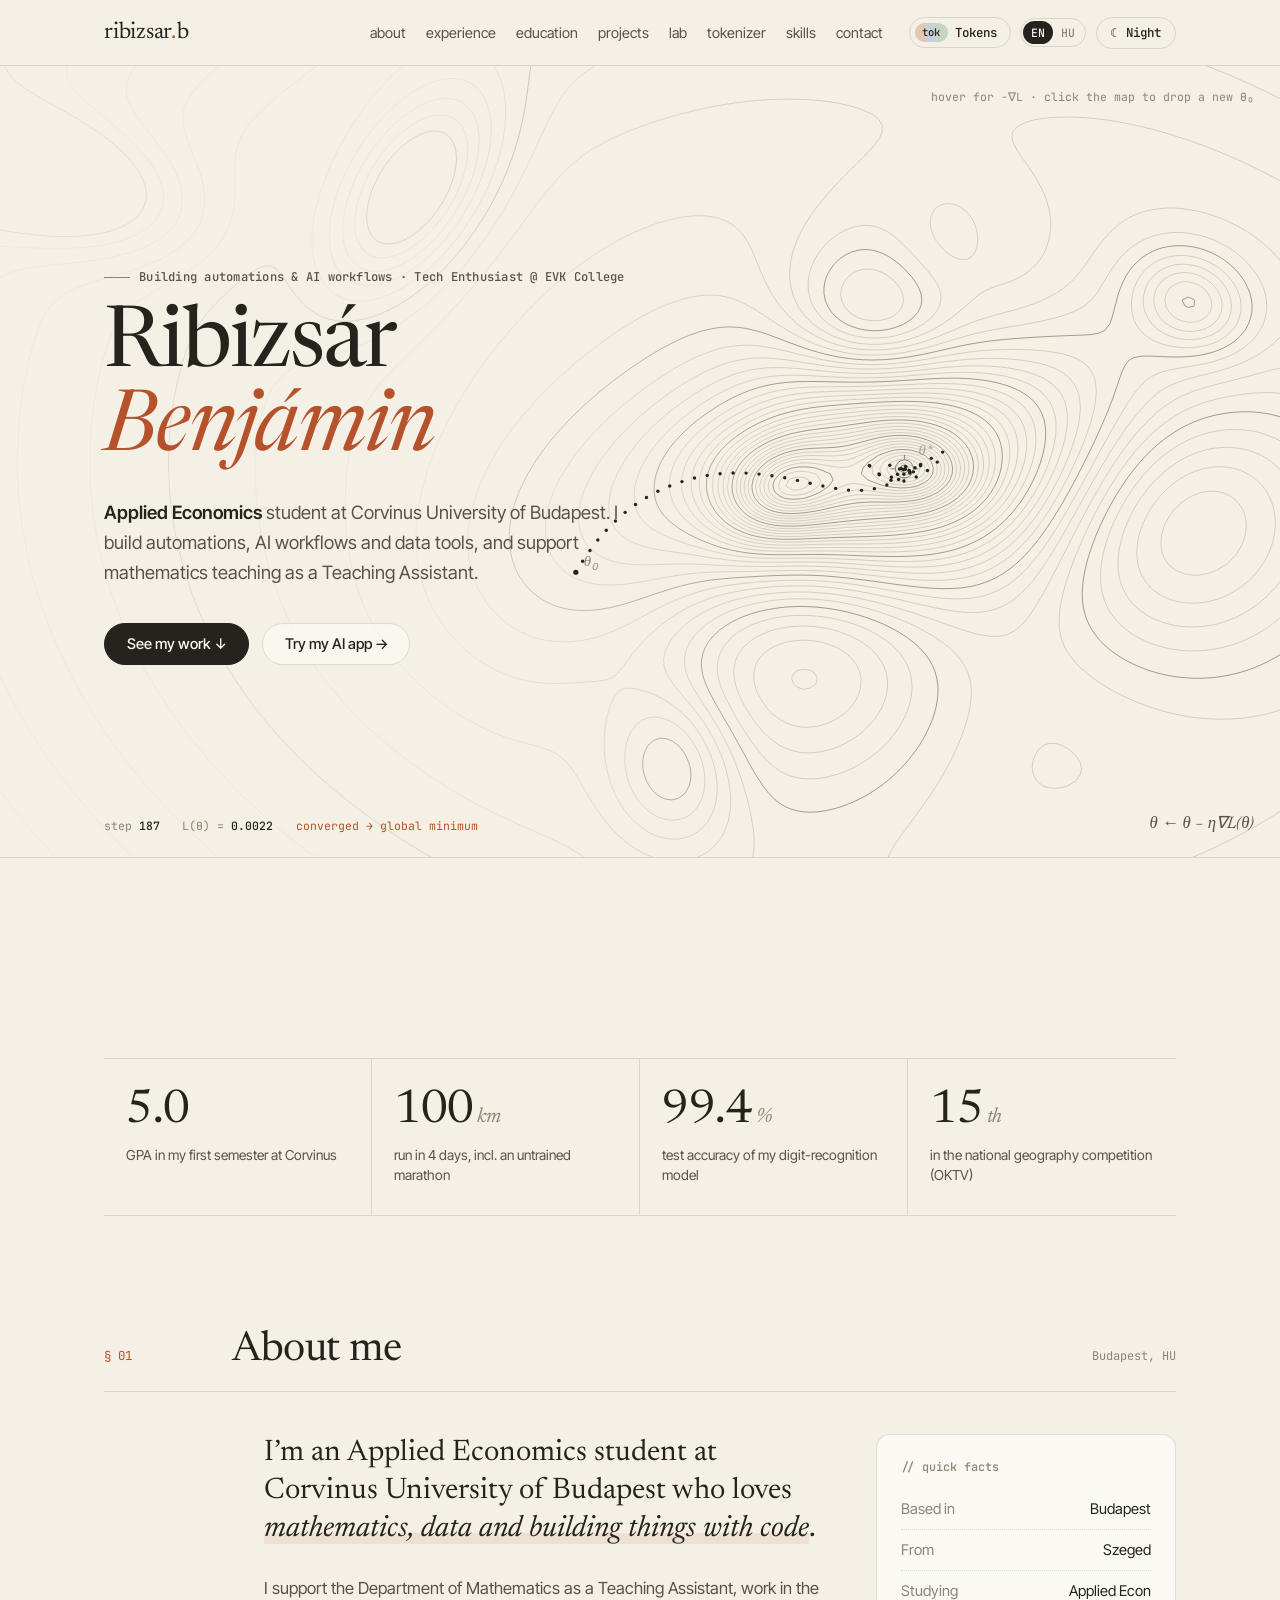
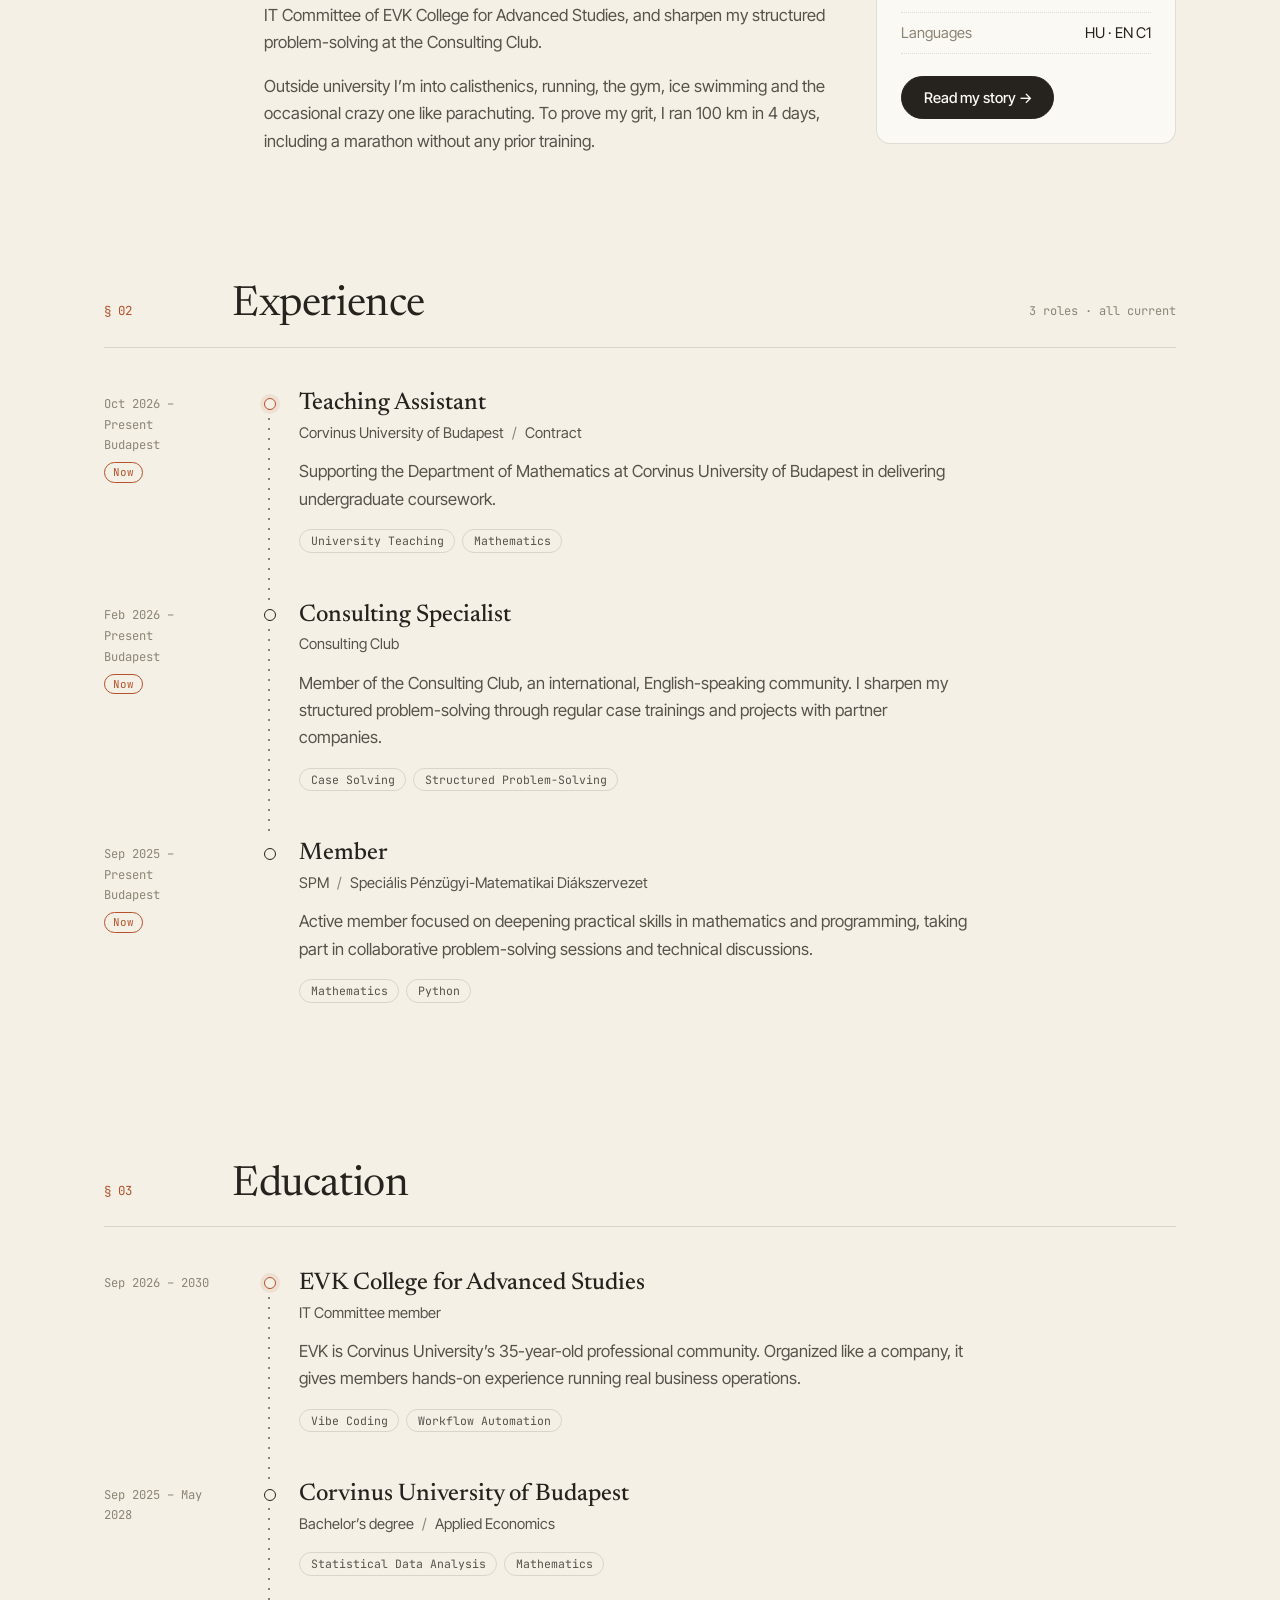
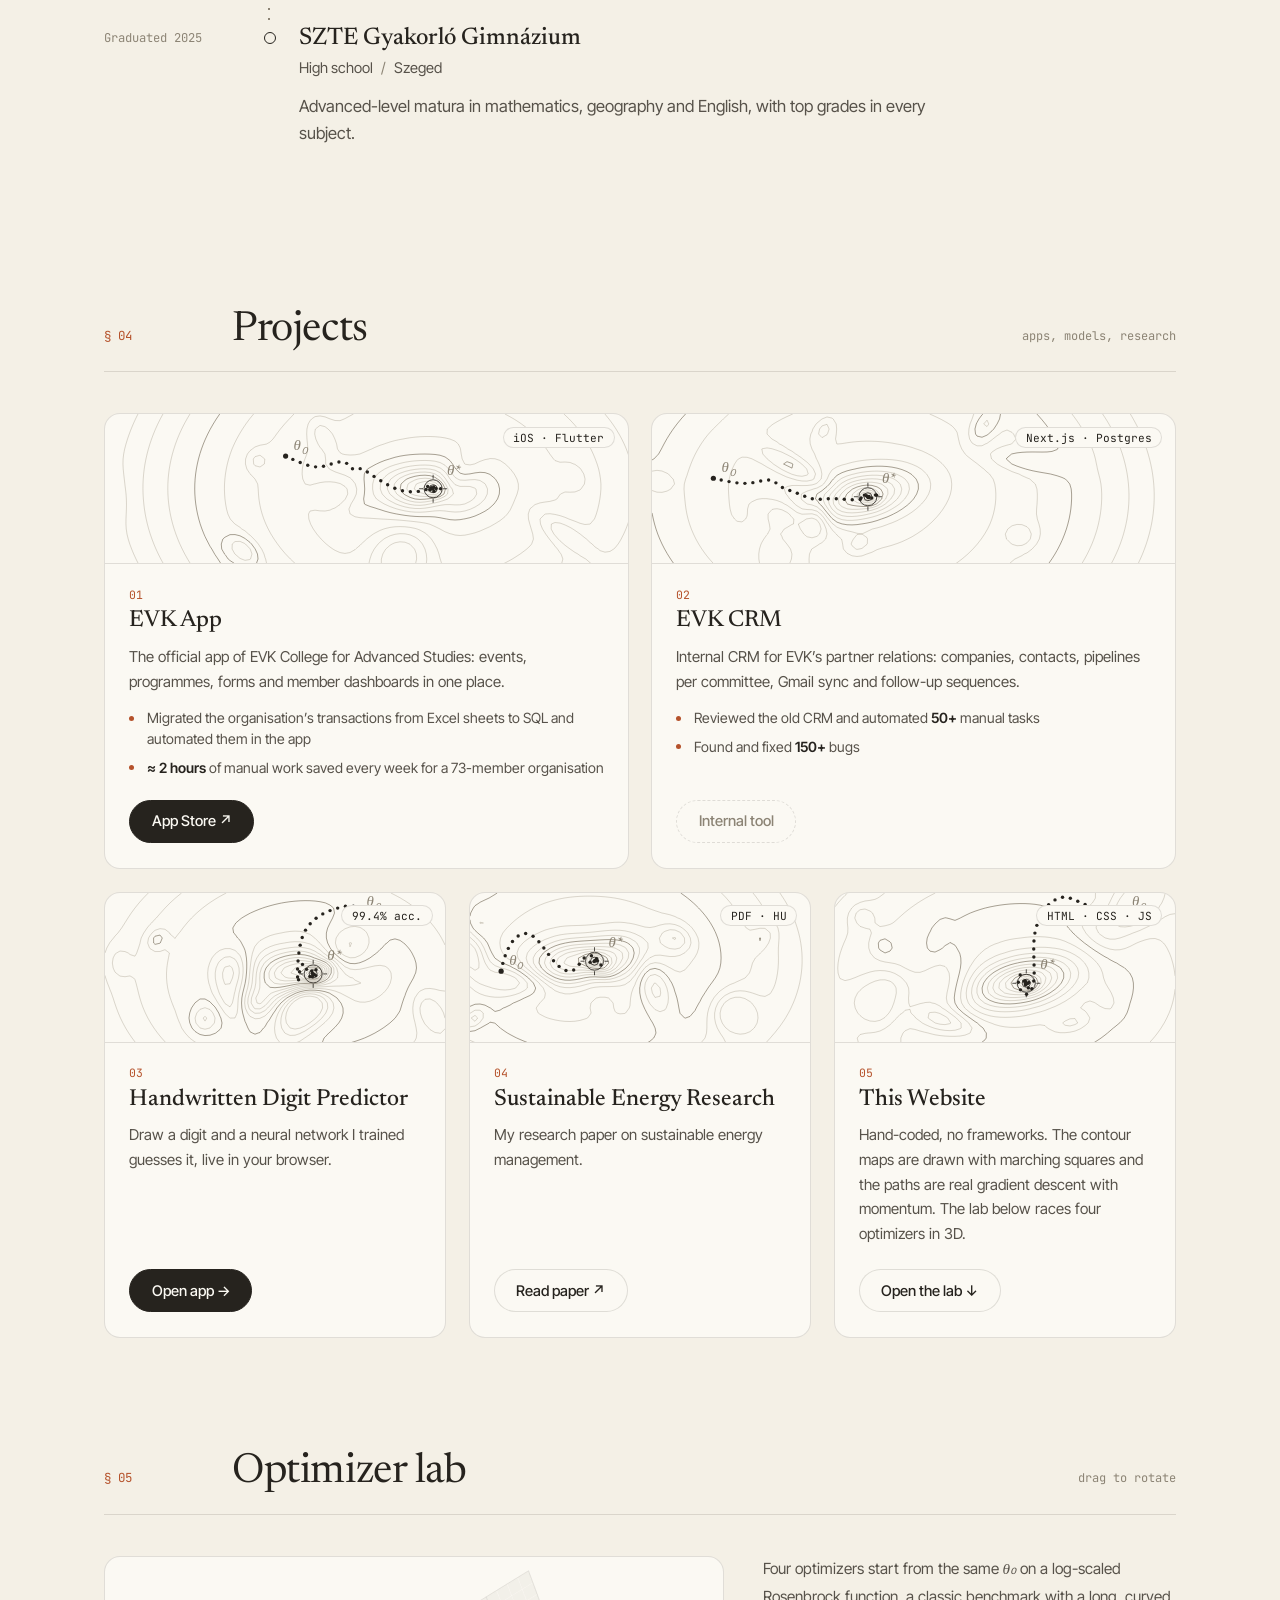
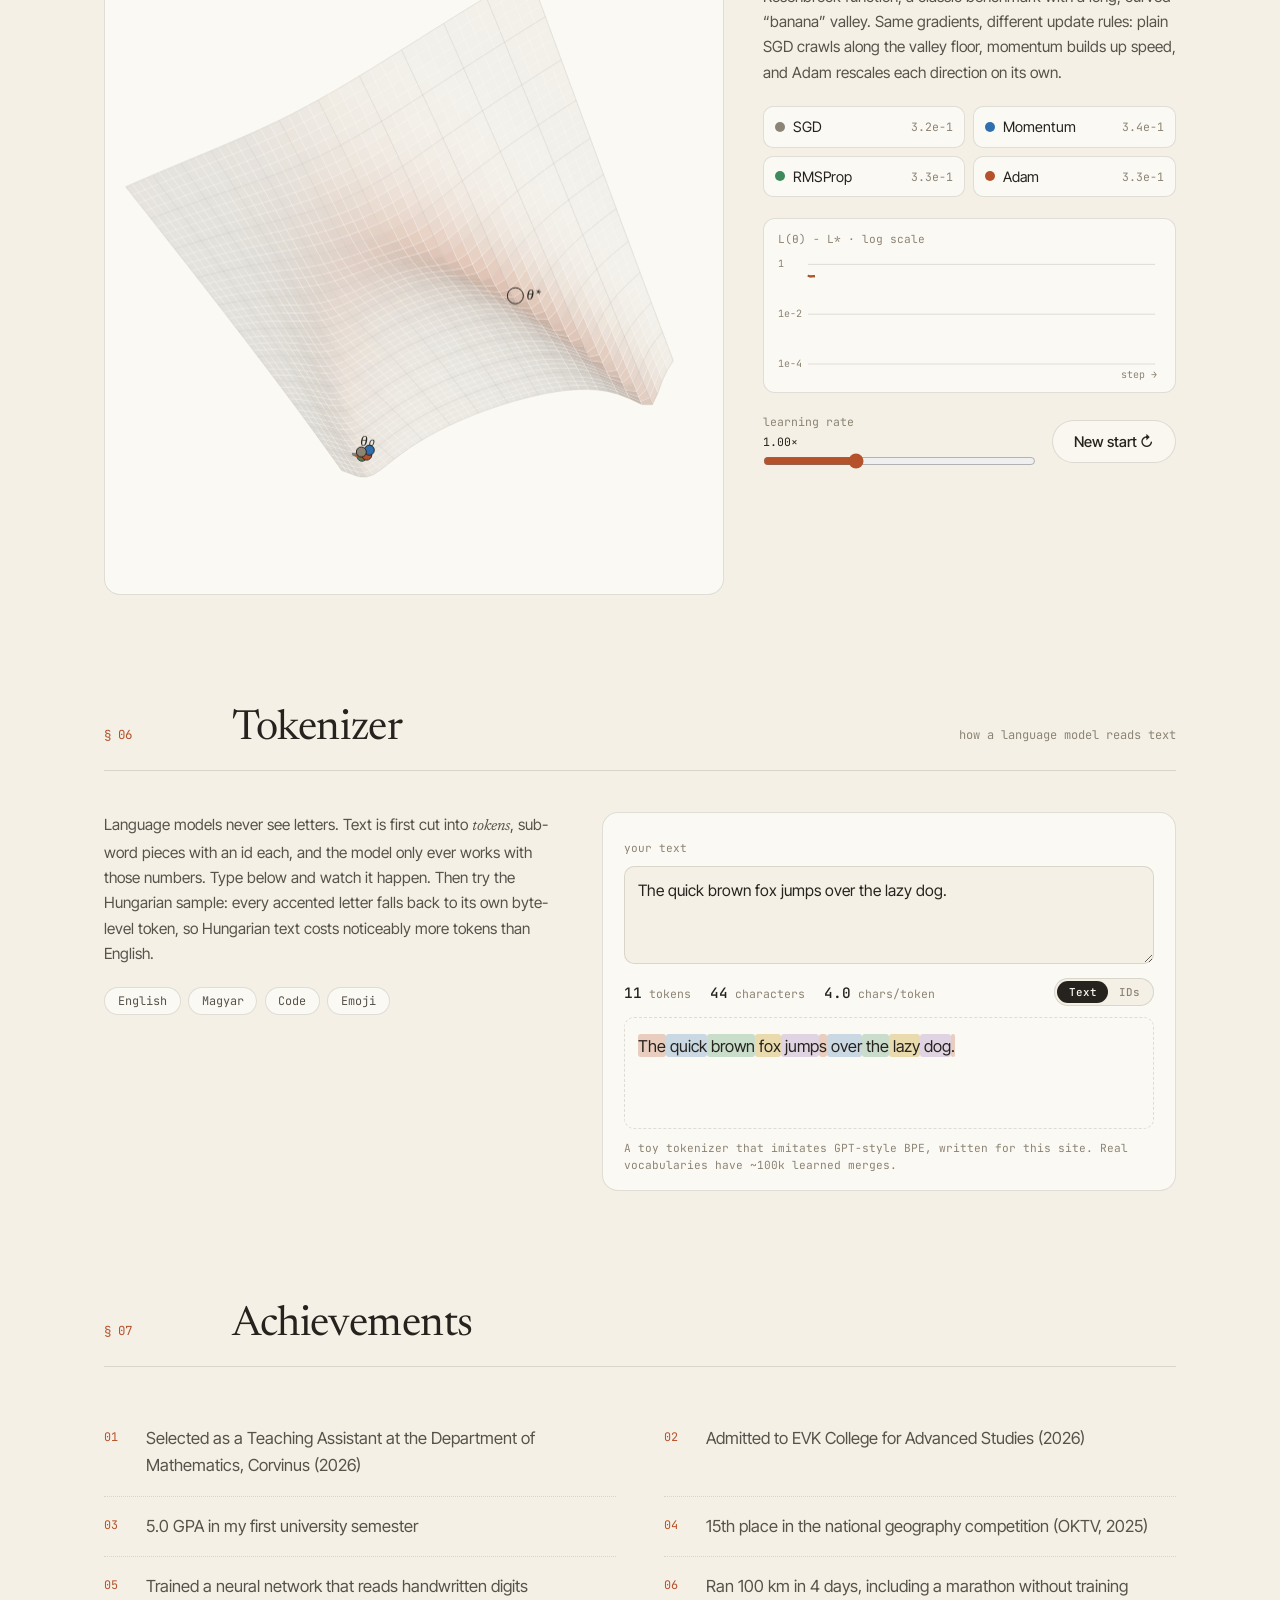
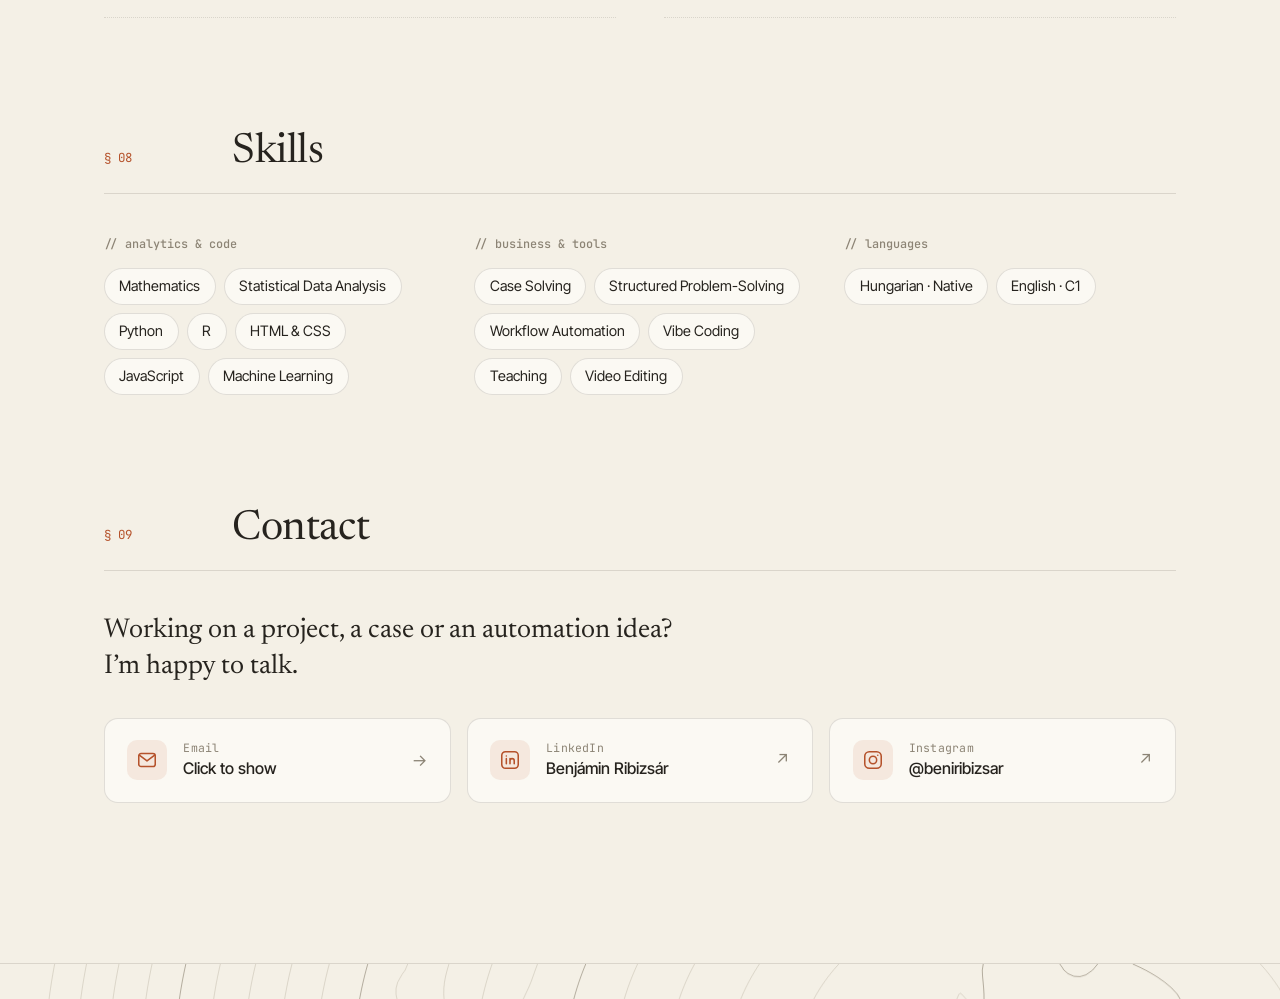
==== index.html @ 9ee6edcf "Make the site bilingual (English / Hungarian) - EN / HU switch in the navbar on every page; the choi" ====
<!DOCTYPE html>
<html lang="en" class="no-js">
<head>
  <meta charset="UTF-8" />
  <meta name="viewport" content="width=device-width, initial-scale=1.0" />
  <title>Ribizsár Benjámin</title>
  <meta name="description" content="Ribizsár Benjámin – Applied Economics student at Corvinus University of Budapest, Teaching Assistant in Mathematics, EVK member." />
  <link rel="icon" href="data:image/svg+xml,<svg xmlns='http://www.w3.org/2000/svg' viewBox='0 0 100 100'><rect width='100' height='100' rx='22' fill='%23f4f0e6'/><text x='50' y='72' font-size='68' font-family='Georgia,serif' font-style='italic' text-anchor='middle' fill='%23b5522b'>θ</text></svg>" />

  <script>
    (function () {
      var t;
      try { t = localStorage.getItem('theme'); } catch (e) {}
      if (!t) t = window.matchMedia('(prefers-color-scheme: dark)').matches ? 'dark' : 'light';
      document.documentElement.dataset.theme = t;
    })();
  </script>

  <link rel="preconnect" href="https://fonts.googleapis.com" />
  <link rel="preconnect" href="https://fonts.gstatic.com" crossorigin />
  <link href="https://fonts.googleapis.com/css2?family=Newsreader:ital,opsz,wght@0,6..72,400;0,6..72,500;1,6..72,400&family=Inter+Tight:wght@400;500;600&family=JetBrains+Mono:wght@400;500&display=swap" rel="stylesheet" />
  <link rel="stylesheet" href="styles.css?v=7" />
</head>

<body>
    <div class="trainer" aria-hidden="true">
    <span>epoch</span> <b data-epoch>000</b>/100 · <span>loss</span> <b data-train-loss>2.300</b> <span class="ok">✓ converged</span>
    <div class="trainer-bar"><div class="trainer-fill"></div></div>
  </div>

  <!-- Navigation -->
  <header>
    <nav class="navbar">
      <a href="index.html" class="logo">ribizsar<span>.</span>b</a>
      <div class="nav-right">
        <ul class="nav-links">
          <li><a href="#about">about</a></li>
          <li><a href="#experience">experience</a></li>
          <li><a href="#education">education</a></li>
          <li><a href="#projects">projects</a></li>
          <li><a href="#lab">lab</a></li>
          <li><a href="#tokenizer">tokenizer</a></li>
          <li><a href="#skills">skills</a></li>
          <li><a href="#contact">contact</a></li>
        </ul>
        <button class="tok-toggle" type="button" data-tok-toggle aria-pressed="false" title="See this page the way a language model reads it"><span class="tok-chip">tok</span>Tokens</button>
        <button class="lang-toggle" type="button" data-lang-toggle data-no-i18n aria-label="Switch language"><span data-l="en">EN</span><span data-l="hu">HU</span></button>
        <button class="theme-toggle" type="button">☾ Night</button>
      </div>
    </nav>
  </header>

  <!-- Hero: a loss landscape with live gradient descent -->
  <section class="hero" aria-label="Introduction">
    <div class="landscape" data-seed="7" data-min="0.7,0.5" data-zone="0.5" data-levels="40" data-min-mobile="0.68,0.82" aria-hidden="true"></div>
    <div class="hero-inner">
      <p class="kicker">Building automations &amp; AI workflows · Tech Enthusiast @ EVK College</p>
      <h1>Ribizsár<br /><em>Benjámin</em></h1>
      <p class="lede">
        <strong>Applied Economics</strong> student at Corvinus University of Budapest.
        I build automations, AI workflows and data tools, and support mathematics teaching as a Teaching Assistant.
      </p>
      <div class="actions">
        <a href="#experience" class="btn">See my work ↓</a>
        <a href="handwritten.html" class="btn btn-outline">Try my AI app →</a>
      </div>
    </div>
    <div class="readout" aria-hidden="true">
      <span><span>step</span> <b data-step>000</b></span>
      <span>L(θ) = <b data-loss>—</b></span>
      <span class="status"></span>
    </div>
    <div class="formula" aria-hidden="true">θ ← θ − η∇L(θ)</div>
    <p class="hint">hover for −∇L · click the map to drop a new θ₀</p>
  </section>

  <main>

    <!-- Stats -->
    <div class="stats reveal" role="list">
      <div class="stat" role="listitem">
        <div class="value"><span data-count="5.0" data-decimals="1">5.0</span></div>
        <div class="label">GPA in my first semester at Corvinus</div>
      </div>
      <div class="stat" role="listitem">
        <div class="value"><span data-count="100">100</span><small>km</small></div>
        <div class="label">run in 4 days, incl. an untrained marathon</div>
      </div>
      <div class="stat" role="listitem">
        <div class="value"><span data-count="99.4" data-decimals="1">99.4</span><small>%</small></div>
        <div class="label">test accuracy of my digit-recognition model</div>
      </div>
      <div class="stat" role="listitem">
        <div class="value"><span data-count="15">15</span><small>th</small></div>
        <div class="label">in the national geography competition (OKTV)</div>
      </div>
    </div>

    <!-- About -->
    <section id="about" class="reveal">
      <div class="section-head">
        <span class="num">§ 01</span>
        <h2>About me</h2>
        <span class="aside">Budapest, HU</span>
      </div>
      <div class="about-grid">
        <div>
          <p class="big">
            I’m an Applied Economics student at Corvinus University of Budapest who loves
            <span class="highlight">mathematics, data and building things with code</span>.
          </p>
          <p style="margin-top:1.4rem">
            I support the Department of Mathematics as a Teaching Assistant, work in the IT Committee
            of EVK College for Advanced Studies, and sharpen my structured problem-solving at the
            Consulting Club.
          </p>
          <p>
            Outside university I’m into calisthenics, running, the gym, ice swimming and the
            occasional crazy one like parachuting. To prove my grit, I ran 100 km in 4 days,
            including a marathon without any prior training.
          </p>
        </div>
        <aside class="note-card">
          <h3>// quick facts</h3>
          <ul>
            <li><span>Based in</span><span>Budapest</span></li>
            <li><span>From</span><span>Szeged</span></li>
            <li><span>Studying</span><span>Applied Econ</span></li>
            <li><span>Languages</span><span>HU · EN C1</span></li>
          </ul>
          <a href="about.html" class="btn">Read my story →</a>
        </aside>
      </div>
    </section>

    <!-- Experience -->
    <section id="experience">
      <div class="section-head reveal">
        <span class="num">§ 02</span>
        <h2>Experience</h2>
        <span class="aside">3 roles · all current</span>
      </div>
      <ul class="timeline">
        <li class="reveal">
          <div class="when">Oct 2026 – Present<br />Budapest<br /><span class="now">Now</span></div>
          <div>
            <h3>Teaching Assistant</h3>
            <div class="org">Corvinus University of Budapest <span class="sep">/</span> Contract</div>
            <p>
              Supporting the Department of Mathematics at Corvinus University of Budapest in
              delivering undergraduate coursework.
            </p>
            <ul class="tag-row">
              <li class="tag">University Teaching</li>
              <li class="tag">Mathematics</li>
            </ul>
          </div>
        </li>
        <li class="reveal">
          <div class="when">Feb 2026 – Present<br />Budapest<br /><span class="now">Now</span></div>
          <div>
            <h3>Consulting Specialist</h3>
            <div class="org">Consulting Club</div>
            <p>
              Member of the Consulting Club, an international, English-speaking community. I sharpen
              my structured problem-solving through regular case trainings and projects with partner
              companies.
            </p>
            <ul class="tag-row">
              <li class="tag">Case Solving</li>
              <li class="tag">Structured Problem-Solving</li>
            </ul>
          </div>
        </li>
        <li class="reveal">
          <div class="when">Sep 2025 – Present<br />Budapest<br /><span class="now">Now</span></div>
          <div>
            <h3>Member</h3>
            <div class="org">SPM <span class="sep">/</span> Speciális Pénzügyi-Matematikai Diákszervezet</div>
            <p>
              Active member focused on deepening practical skills in mathematics and programming,
              taking part in collaborative problem-solving sessions and technical discussions.
            </p>
            <ul class="tag-row">
              <li class="tag">Mathematics</li>
              <li class="tag">Python</li>
            </ul>
          </div>
        </li>
      </ul>
    </section>

    <!-- Education -->
    <section id="education">
      <div class="section-head reveal">
        <span class="num">§ 03</span>
        <h2>Education</h2>
      </div>
      <ul class="timeline">
        <li class="reveal">
          <div class="when">Sep 2026 – 2030</div>
          <div>
            <h3>EVK College for Advanced Studies</h3>
            <div class="org">IT Committee member</div>
            <p>
              EVK is Corvinus University’s 35-year-old professional community. Organized like a
              company, it gives members hands-on experience running real business operations.
            </p>
            <ul class="tag-row">
              <li class="tag">Vibe Coding</li>
              <li class="tag">Workflow Automation</li>
            </ul>
          </div>
        </li>
        <li class="reveal">
          <div class="when">Sep 2025 – May 2028</div>
          <div>
            <h3>Corvinus University of Budapest</h3>
            <div class="org">Bachelor’s degree <span class="sep">/</span> Applied Economics</div>
            <ul class="tag-row">
              <li class="tag">Statistical Data Analysis</li>
              <li class="tag">Mathematics</li>
            </ul>
          </div>
        </li>
        <li class="reveal">
          <div class="when">Graduated 2025</div>
          <div>
            <h3>SZTE Gyakorló Gimnázium</h3>
            <div class="org">High school <span class="sep">/</span> Szeged</div>
            <p>Advanced-level matura in mathematics, geography and English, with top grades in every subject.</p>
          </div>
        </li>
      </ul>
    </section>

    <!-- Projects -->
    <section id="projects">
      <div class="section-head reveal">
        <span class="num">§ 04</span>
        <h2>Projects</h2>
        <span class="aside">apps, models, research</span>
      </div>
      <div class="project-grid">

        <div class="project-card reveal">
          <span class="badge">iOS · Flutter</span>
          <div class="landscape" data-mode="static" data-seed="41" data-min="0.62,0.5" data-levels="18" aria-hidden="true"></div>
          <div class="card-body">
            <div class="index">01</div>
            <h3>EVK App</h3>
            <p>The official app of EVK College for Advanced Studies: events, programmes, forms and member dashboards in one place.</p>
            <ul class="impact">
              <li>Migrated the organisation’s transactions from Excel sheets to SQL and automated them in the app</li>
              <li><b>≈ 2 hours</b> of manual work saved every week for a 73-member organisation</li>
            </ul>
            <a href="https://apps.apple.com/hu/app/evk/id6760043012" class="btn" target="_blank" rel="noopener">App Store ↗</a>
          </div>
        </div>

        <div class="project-card reveal">
          <span class="badge">Next.js · Postgres</span>
          <div class="landscape" data-mode="static" data-seed="52" data-min="0.4,0.55" data-levels="18" aria-hidden="true"></div>
          <div class="card-body">
            <div class="index">02</div>
            <h3>EVK CRM</h3>
            <p>Internal CRM for EVK’s partner relations: companies, contacts, pipelines per committee, Gmail sync and follow-up sequences.</p>
            <ul class="impact">
              <li>Reviewed the old CRM and automated <b>50+</b> manual tasks</li>
              <li>Found and fixed <b>150+</b> bugs</li>
            </ul>
            <span class="btn btn-outline btn-static">Internal tool</span>
          </div>
        </div>

        <div class="project-card reveal">
          <span class="badge">99.4% acc.</span>
          <div class="landscape" data-mode="static" data-seed="3" data-min="0.6,0.55" data-levels="18" aria-hidden="true"></div>
          <div class="card-body">
            <div class="index">03</div>
            <h3>Handwritten Digit Predictor</h3>
            <p>Draw a digit and a neural network I trained guesses it, live in your browser.</p>
            <a href="handwritten.html" class="btn">Open app →</a>
          </div>
        </div>

        <div class="project-card reveal">
          <span class="badge">PDF · HU</span>
          <div class="landscape" data-mode="static" data-seed="14" data-min="0.35,0.45" data-levels="18" aria-hidden="true"></div>
          <div class="card-body">
            <div class="index">04</div>
            <h3>Sustainable Energy Research</h3>
            <p>My research paper on sustainable energy management.</p>
            <a href="sustainable-energy-research.pdf" class="btn btn-outline" target="_blank" rel="noopener">Read paper ↗</a>
          </div>
        </div>

        <div class="project-card reveal">
          <span class="badge">HTML · CSS · JS</span>
          <div class="landscape" data-mode="static" data-seed="29" data-min="0.55,0.6" data-levels="18" aria-hidden="true"></div>
          <div class="card-body">
            <div class="index">05</div>
            <h3>This Website</h3>
            <p>Hand-coded, no frameworks. The contour maps are drawn with marching squares and the paths are real gradient descent with momentum. The lab below races four optimizers in 3D.</p>
            <a href="#lab" class="btn btn-outline">Open the lab ↓</a>
          </div>
        </div>

      </div>
    </section>

    <!-- Optimizer lab -->
    <section id="lab" class="reveal">
      <div class="section-head">
        <span class="num">§ 05</span>
        <h2>Optimizer lab</h2>
        <span class="aside">drag to rotate</span>
      </div>
      <div class="lab">
        <canvas class="lab-3d" aria-label="3D loss surface with four optimizers descending from the same starting point"></canvas>
        <div class="lab-side">
          <p>
            Four optimizers start from the same <span class="math">θ₀</span> on a log-scaled
            Rosenbrock function, a classic benchmark with a long, curved “banana” valley.
            Same gradients, different update rules: plain SGD crawls along the valley floor,
            momentum builds up speed, and Adam rescales each direction on its own.
          </p>
          <ul class="lab-legend">
            <li data-opt="sgd"><i></i>SGD<span data-loss>—</span></li>
            <li data-opt="mom"><i></i>Momentum<span data-loss>—</span></li>
            <li data-opt="rms"><i></i>RMSProp<span data-loss>—</span></li>
            <li data-opt="adam"><i></i>Adam<span data-loss>—</span></li>
          </ul>
          <div class="lab-chart">
            <div class="label">L(θ) − L* · log scale</div>
            <canvas class="lab-curve" aria-hidden="true"></canvas>
          </div>
          <div class="lab-controls">
            <label><span>learning rate</span> <output data-lr-out>1.00×</output>
              <input type="range" min="0.25" max="2.5" step="0.05" value="1" data-lr />
            </label>
            <button type="button" class="btn btn-outline" data-restart>New start ↻</button>
          </div>
        </div>
      </div>
    </section>

    <!-- Tokenizer playground -->
    <section id="tokenizer" class="reveal">
      <div class="section-head">
        <span class="num">§ 06</span>
        <h2>Tokenizer</h2>
        <span class="aside">how a language model reads text</span>
      </div>
      <div class="tok-play">
        <div class="tok-play-intro">
          <p>
            Language models never see letters. Text is first cut into <em>tokens</em>, sub-word
            pieces with an id each, and the model only ever works with those numbers.
            Type below and watch it happen. Then try the Hungarian sample: every accented letter falls back to its own byte-level token,
            so Hungarian text costs noticeably more tokens than English.
          </p>
          <div class="tok-samples" role="group" aria-label="Example texts">
            <button type="button" class="tag-btn" data-sample="The quick brown fox jumps over the lazy dog.">English</button>
            <button type="button" class="tag-btn" data-sample="Árvíztűrő tükörfúrógép: minden magyar ékezet egyetlen kifejezésben.">Magyar</button>
            <button type="button" class="tag-btn" data-sample="def gradient_step(theta, lr=0.01):&#10;    return theta - lr * grad(theta)">Code</button>
            <button type="button" class="tag-btn" data-sample="Coffee first ☕, then gradient descent 📉">Emoji</button>
          </div>
        </div>
        <div class="tok-play-box">
          <label class="tok-label" for="tok-input">your text</label>
          <textarea id="tok-input" class="tok-input" rows="3" spellcheck="false">The quick brown fox jumps over the lazy dog.</textarea>
          <div class="tok-play-bar">
            <span><b data-stat="tokens">0</b> <span>tokens</span></span>
            <span><b data-stat="chars">0</b> <span>characters</span></span>
            <span><b data-stat="ratio">0</b> <span>chars/token</span></span>
            <span class="tok-switch" role="group" aria-label="Show tokens as">
              <button type="button" data-play-mode="text" aria-pressed="true">Text</button>
              <button type="button" data-play-mode="ids" aria-pressed="false">IDs</button>
            </span>
          </div>
          <div class="tok-out" aria-live="polite"></div>
          <p class="tok-note">A toy tokenizer that imitates GPT-style BPE, written for this site. Real vocabularies have ~100k learned merges.</p>
        </div>
      </div>
    </section>

    <!-- Achievements -->
    <section id="achievements" class="reveal">
      <div class="section-head">
        <span class="num">§ 07</span>
        <h2>Achievements</h2>
      </div>
      <ul class="checklist">
        <li>Selected as a Teaching Assistant at the Department of Mathematics, Corvinus (2026)</li>
        <li>Admitted to EVK College for Advanced Studies (2026)</li>
        <li>5.0 GPA in my first university semester</li>
        <li>15th place in the national geography competition (OKTV, 2025)</li>
        <li>Trained a neural network that reads handwritten digits</li>
        <li>Ran 100 km in 4 days, including a marathon without training</li>
      </ul>
    </section>

    <!-- Skills -->
    <section id="skills" class="reveal">
      <div class="section-head">
        <span class="num">§ 08</span>
        <h2>Skills</h2>
      </div>
      <div class="skills-wrap">
        <div class="skills-group">
          <h3>// analytics &amp; code</h3>
          <ul class="skills-list">
            <li>Mathematics</li>
            <li>Statistical Data Analysis</li>
            <li>Python</li>
            <li>R</li>
            <li>HTML &amp; CSS</li>
            <li>JavaScript</li>
            <li>Machine Learning</li>
          </ul>
        </div>
        <div class="skills-group">
          <h3>// business &amp; tools</h3>
          <ul class="skills-list">
            <li>Case Solving</li>
            <li>Structured Problem-Solving</li>
            <li>Workflow Automation</li>
            <li>Vibe Coding</li>
            <li>Teaching</li>
            <li>Video Editing</li>
          </ul>
        </div>
        <div class="skills-group">
          <h3>// languages</h3>
          <ul class="skills-list">
            <li>Hungarian · Native</li>
            <li>English · C1</li>
          </ul>
        </div>
      </div>
    </section>

    <!-- Contact -->
    <section id="contact" class="reveal">
      <div class="section-head">
        <span class="num">§ 09</span>
        <h2>Contact</h2>
      </div>
      <div class="contact">
        <p class="contact-lede">Working on a project, a case or an automation idea? I’m happy to talk.</p>
        <div class="contact-cards">
          <button type="button" class="contact-card" data-email="101,98,105,109,102,106,110,105,117,110,101,110,125,116,102,117,51,52,71,96,106,102,110,107,41,100,104,106">
            <svg viewBox="0 0 24 24" aria-hidden="true"><rect x="3" y="5" width="18" height="14" rx="2.5"/><path d="m4 7 8 6 8-6"/></svg>
            <span class="k">Email</span>
            <span class="v" data-email-out>Click to show</span>
            <span class="arrow" aria-hidden="true">→</span>
          </button>
          <a class="contact-card" href="https://www.linkedin.com/in/benj%C3%A1min-ribizs%C3%A1r-5321562bb/" target="_blank" rel="noopener">
            <svg viewBox="0 0 24 24" aria-hidden="true"><rect x="3" y="3" width="18" height="18" rx="4"/><path d="M8 10.5V16M8 7.6v.1M12 16v-3.2a2.3 2.3 0 0 1 4.6 0V16M12 10.5V16"/></svg>
            <span class="k">LinkedIn</span>
            <span class="v">Benjámin Ribizsár</span>
            <span class="arrow" aria-hidden="true">↗</span>
          </a>
          <a class="contact-card" href="https://www.instagram.com/beniribizsar/" target="_blank" rel="noopener">
            <svg viewBox="0 0 24 24" aria-hidden="true"><rect x="3" y="3" width="18" height="18" rx="5"/><circle cx="12" cy="12" r="4"/><path d="M17.2 6.8v.1"/></svg>
            <span class="k">Instagram</span>
            <span class="v">@beniribizsar</span>
            <span class="arrow" aria-hidden="true">↗</span>
          </a>
        </div>
      </div>
    </section>

  </main>

  <!-- Footer -->
  <footer>
    <div class="landscape" data-mode="static" data-seed="21" data-min="0.82,0.62" data-levels="24" aria-hidden="true"></div>
    <div class="footer-inner">
      <div class="footer-meta">
        <span>© 2025 Ribizsár Benjámin</span>
        <span class="socials"><a href="https://www.linkedin.com/in/benj%C3%A1min-ribizs%C3%A1r-5321562bb/" target="_blank" rel="noopener">linkedin</a> · <a href="https://www.instagram.com/beniribizsar/" target="_blank" rel="noopener">instagram</a> · <a href="index.html#contact">email</a></span>
        <span>psst: type “ice” anywhere</span>
        <a href="#" onclick="window.scrollTo({top:0});return false;">back to top ↑</a>
      </div>
    </div>
  </footer>

  <script src="i18n.js?v=7"></script>
  <script src="script.js?v=7"></script>
  <script src="tokens.js?v=7"></script>
  <script src="lab.js?v=7"></script>
</body>
</html>
---- styles.css ----
/* ====================================================
   Ribizsár Benjámin — "loss landscape" theme
   Light = survey paper, dark = night chart
==================================================== */

/* --------------------
   TOKENS
-------------------- */
:root {
  --bg: #f4f0e6;
  --paper: #fbf9f3;
  --ink: #26231e;
  --ink-soft: #57524a;
  --ink-faint: #8c8475;
  --line: rgba(38, 35, 30, 0.13);
  --contour: rgba(122, 108, 84, 0.36);
  --contour-major: rgba(98, 86, 66, 0.55);
  --accent: #b5522b;
  --accent-soft: rgba(181, 82, 43, 0.1);
  --c-sgd: #8c8475;
  --c-mom: #2f6fb0;
  --c-rms: #3d8a5a;
  --c-adam: #b5522b;

  --font-display: "Newsreader", Georgia, serif;
  --font-body: "Inter Tight", system-ui, sans-serif;
  --font-mono: "JetBrains Mono", ui-monospace, monospace;
  --wrap: 1120px;
  color-scheme: light;
}

:root[data-theme="dark"] {
  --bg: #15171a;
  --paper: #1c1f23;
  --ink: #ebe5d8;
  --ink-soft: #bab3a5;
  --ink-faint: #858072;
  --line: rgba(235, 229, 216, 0.13);
  --contour: rgba(214, 200, 170, 0.24);
  --contour-major: rgba(214, 200, 170, 0.42);
  --accent: #e2875d;
  --accent-soft: rgba(226, 135, 93, 0.12);
  --c-sgd: #a39d90;
  --c-mom: #6fa8e0;
  --c-rms: #74c08e;
  --c-adam: #e2875d;
  color-scheme: dark;
}

/* --------------------
   RESET & BASE
-------------------- */
* { margin: 0; padding: 0; box-sizing: border-box; }

html {
  scroll-behavior: smooth;
  scroll-padding-top: 5rem;
}

body {
  font-family: var(--font-body);
  background: var(--bg);
  color: var(--ink);
  line-height: 1.65;
  font-size: 1.04rem;
  overflow-x: clip;
  transition: background-color 0.4s ease, color 0.4s ease;
  -webkit-font-smoothing: antialiased;
}

a { color: inherit; }
img { max-width: 100%; display: block; }

::selection { background: var(--accent); color: var(--paper); }

:focus-visible {
  outline: 1.5px solid var(--accent);
  outline-offset: 3px;
  border-radius: 4px;
}

em, .math {
  font-family: var(--font-display);
  font-style: italic;
  font-weight: 400;
}

/* --------------------
   NAVBAR
-------------------- */
header {
  position: sticky;
  top: 0;
  z-index: 100;
  background: color-mix(in srgb, var(--bg) 82%, transparent);
  backdrop-filter: blur(10px);
  -webkit-backdrop-filter: blur(10px);
  border-bottom: 1px solid var(--line);
}

.navbar {
  max-width: var(--wrap);
  margin: 0 auto;
  padding: 0.85rem 1.5rem;
  display: flex;
  align-items: center;
  justify-content: space-between;
  gap: 1rem;
}

.logo {
  font-family: var(--font-display);
  font-size: 1.45rem;
  text-decoration: none;
  letter-spacing: -0.01em;
  white-space: nowrap;
}

.logo span { color: var(--accent); font-style: italic; }

.nav-right {
  display: flex;
  align-items: center;
  gap: 0.6rem;
}

.nav-links { margin-right: 1rem; }

.nav-links {
  list-style: none;
  display: flex;
  gap: 1.25rem;
}

.nav-links a {
  font-size: 0.9rem;
  text-decoration: none;
  color: var(--ink-soft);
  position: relative;
  transition: color 0.2s;
}

.nav-links a:hover,
.nav-links a.active { color: var(--ink); }

.nav-links a.active::before {
  content: "";
  position: absolute;
  left: -0.7rem;
  top: 50%;
  width: 4px;
  height: 4px;
  border-radius: 50%;
  background: var(--accent);
  transform: translateY(-50%);
}

.theme-toggle {
  display: inline-flex;
  gap: 0.4em;
  font: 500 0.78rem var(--font-mono);
  color: var(--ink);
  background: transparent;
  border: 1px solid var(--line);
  border-radius: 999px;
  padding: 0.4rem 0.85rem;
  cursor: pointer;
  white-space: nowrap;
  transition: border-color 0.2s, background 0.2s;
}

.theme-toggle:hover { border-color: var(--ink-faint); background: var(--paper); }

.lang-toggle {
  display: inline-flex;
  font: 500 0.72rem var(--font-mono);
  background: transparent;
  border: 1px solid var(--line);
  border-radius: 999px;
  padding: 2px;
  cursor: pointer;
  transition: border-color 0.2s;
}

.lang-toggle span {
  padding: 0.26rem 0.5rem;
  border-radius: 999px;
  color: var(--ink-faint);
  transition: background 0.2s, color 0.2s;
}

.lang-toggle:hover { border-color: var(--accent); }
.lang-toggle:not([data-current="hu"]) [data-l="en"],
.lang-toggle[data-current="hu"] [data-l="hu"] { background: var(--ink); color: var(--paper); }

.tok-toggle {
  display: inline-flex;
  align-items: center;
  gap: 0.45rem;
  font: 500 0.78rem var(--font-mono);
  color: var(--ink);
  background: transparent;
  border: 1px solid var(--line);
  border-radius: 999px;
  padding: 0.3rem 0.8rem 0.3rem 0.35rem;
  cursor: pointer;
  white-space: nowrap;
  transition: border-color 0.2s, background 0.2s, color 0.2s;
}

.tok-chip {
  display: inline-flex;
  font-size: 0.66rem;
  line-height: 1;
  border-radius: 999px;
  overflow: hidden;
}

/* the chip itself is "tokenized": three coloured pieces */
.tok-chip { background: linear-gradient(90deg, var(--tok-0) 0 34%, var(--tok-1) 34% 67%, var(--tok-2) 67%); padding: 0.28rem 0.45rem; }

.tok-toggle:hover { border-color: var(--accent); }
.tok-toggle.on { background: var(--ink); color: var(--paper); border-color: var(--ink); }

/* --------------------
   HERO + LANDSCAPE
-------------------- */
.hero {
  position: relative;
  min-height: min(88vh, 820px);
  display: flex;
  align-items: center;
  overflow: hidden;
  border-bottom: 1px solid var(--line);
  cursor: crosshair;
}

.hero-small { min-height: 380px; }

.landscape {
  position: absolute;
  inset: 0;
}

.landscape canvas {
  position: absolute;
  inset: 0;
  width: 100%;
  height: 100%;
}

/* Fade the contours behind the text so it stays readable */
.hero .lc-base {
  -webkit-mask-image: linear-gradient(90deg, rgba(0,0,0,0.18) 0%, rgba(0,0,0,0.3) 34%, #000 62%);
          mask-image: linear-gradient(90deg, rgba(0,0,0,0.18) 0%, rgba(0,0,0,0.3) 34%, #000 62%);
}

.hero-inner {
  position: relative;
  z-index: 2;
  width: 100%;
  max-width: var(--wrap);
  margin: 0 auto;
  padding: 5rem 1.5rem;
  pointer-events: none;
}

.hero-inner > * { pointer-events: auto; max-width: 560px; }


.kicker {
  display: inline-flex;
  align-items: center;
  gap: 0.6rem;
  font: 500 0.76rem var(--font-mono);
  color: var(--ink-soft);
  letter-spacing: 0.02em;
  cursor: default;
}

.kicker::before {
  content: "";
  width: 1.6rem;
  height: 1px;
  background: var(--ink-faint);
}

.hero h1 {
  font-family: var(--font-display);
  font-weight: 400;
  font-size: clamp(2.9rem, 6.6vw, 5.4rem);
  line-height: 1;
  letter-spacing: -0.02em;
  margin: 1.1rem 0 1.5rem;
  cursor: default;
}

.hero h1 em { color: var(--accent); font-weight: 400; }

.hero-small h1 { font-size: clamp(2.6rem, 6vw, 4.4rem); margin-bottom: 0; }

.lede {
  font-size: 1.15rem;
  color: var(--ink-soft);
  max-width: 34rem;
  cursor: default;
}

.lede strong { color: var(--ink); font-weight: 600; }

.actions {
  display: flex;
  flex-wrap: wrap;
  gap: 0.8rem;
  margin-top: 2.2rem;
}

/* Live readouts in the corners of the map */
.readout,
.formula,
.hint {
  position: absolute;
  z-index: 2;
  font-family: var(--font-mono);
  font-size: 0.72rem;
  color: var(--ink-faint);
  pointer-events: none;
}

.readout {
  left: 50%;
  transform: translateX(-50%);
  bottom: 1.4rem;
  width: calc(100% - 3rem);
  max-width: calc(var(--wrap) - 3rem);
  display: flex;
  gap: 1.4rem;
  flex-wrap: wrap;
}

.readout b { color: var(--ink); font-weight: 500; }

.readout .status::before {
  content: "descending…";
}

.is-global .readout .status::before { content: "converged → global minimum"; color: var(--accent); }
.is-local .readout .status::before { content: "stuck in a local minimum — click to restart"; }

html[lang="hu"] .readout .status::before { content: "ereszkedés…"; }
html[lang="hu"] .is-global .readout .status::before { content: "konvergált → globális minimum"; }
html[lang="hu"] .is-local .readout .status::before { content: "lokális minimumban ragadt — kattints az újrakezdéshez"; }

.formula {
  right: 1.6rem;
  bottom: 1.2rem;
  font-family: var(--font-display);
  font-style: italic;
  font-size: 1.05rem;
  color: var(--ink-soft);
}

.hint {
  right: 1.6rem;
  top: 1.3rem;
  transition: opacity 0.5s;
}

.touched .hint { opacity: 0; }

/* --------------------
   BUTTONS
-------------------- */
.btn {
  display: inline-flex;
  align-items: center;
  gap: 0.45rem;
  font: 500 0.92rem var(--font-body);
  text-decoration: none;
  color: var(--paper);
  background: var(--ink);
  border: 1px solid var(--ink);
  border-radius: 999px;
  padding: 0.7rem 1.35rem;
  cursor: pointer;
  transition: transform 0.2s ease, background 0.2s, color 0.2s, border-color 0.2s;
}

.btn:hover { transform: translateY(-2px); background: var(--accent); border-color: var(--accent); }

.btn-outline {
  background: color-mix(in srgb, var(--paper) 70%, transparent);
  color: var(--ink);
  border-color: var(--line);
}

.btn-outline:hover { background: var(--paper); color: var(--ink); border-color: var(--ink-faint); }

/* --------------------
   LAYOUT
-------------------- */
main {
  max-width: var(--wrap);
  margin: 0 auto;
  padding: 5.5rem 1.5rem 3rem;
}

section, .stats { margin-bottom: 7rem; }

.section-head {
  display: grid;
  grid-template-columns: 7rem 1fr auto;
  align-items: baseline;
  gap: 1rem;
  padding-bottom: 1.1rem;
  margin-bottom: 2.6rem;
  border-bottom: 1px solid var(--line);
}

.section-head .num {
  font: 0.78rem var(--font-mono);
  color: var(--accent);
}

.section-head h2 {
  font-family: var(--font-display);
  font-weight: 400;
  font-size: clamp(1.9rem, 4vw, 2.6rem);
  line-height: 1.1;
  letter-spacing: -0.01em;
}

.section-head .aside {
  font: 0.75rem var(--font-mono);
  color: var(--ink-faint);
}

/* --------------------
   STATS
-------------------- */
.stats {
  display: grid;
  grid-template-columns: repeat(4, 1fr);
  border-top: 1px solid var(--line);
  border-bottom: 1px solid var(--line);
}

.stat {
  padding: 1.8rem 1.4rem;
  border-right: 1px solid var(--line);
}

.stat:last-child { border-right: none; }

.stat .value {
  font-family: var(--font-display);
  font-size: clamp(2.2rem, 4vw, 2.9rem);
  line-height: 1;
  letter-spacing: -0.01em;
}

.stat .value small {
  font-size: 0.45em;
  color: var(--ink-faint);
  margin-left: 0.15em;
  font-style: italic;
}

.stat .label {
  margin-top: 0.7rem;
  font-size: 0.86rem;
  color: var(--ink-soft);
  line-height: 1.45;
}

/* --------------------
   ABOUT
-------------------- */
.about-grid {
  display: grid;
  grid-template-columns: 7rem 1fr 300px;
  gap: 1rem 3rem;
}

.about-grid > div { grid-column: 2; }

.about-grid p { color: var(--ink-soft); margin-bottom: 1rem; max-width: 40rem; }

.about-grid p.big {
  font-family: var(--font-display);
  font-size: clamp(1.4rem, 2.6vw, 1.85rem);
  line-height: 1.3;
  color: var(--ink);
  margin-bottom: 1.6rem;
}

.highlight {
  font-style: italic;
  background: linear-gradient(transparent 62%, var(--accent-soft) 62%);
}

.note-card {
  background: var(--paper);
  border: 1px solid var(--line);
  border-radius: 14px;
  padding: 1.5rem;
  align-self: start;
}

.note-card h3 {
  font: 500 0.74rem var(--font-mono);
  color: var(--ink-faint);
  margin-bottom: 0.9rem;
}

.note-card ul { list-style: none; margin-bottom: 1.4rem; }

.note-card li {
  display: flex;
  justify-content: space-between;
  gap: 1rem;
  padding: 0.5rem 0;
  border-bottom: 1px dotted var(--line);
  font-size: 0.92rem;
}

.note-card li span:first-child { color: var(--ink-faint); }

/* --------------------
   TIMELINE — a descent path through the roles
-------------------- */
.timeline {
  list-style: none;
  position: relative;
}

.timeline > li {
  display: grid;
  grid-template-columns: 7rem 1fr;
  gap: 1rem 3rem;
  position: relative;
  padding: 0 0 3rem;
}

.timeline > li > div:last-child {
  position: relative;
  padding-left: 2.2rem;
}

/* dotted path */
.timeline > li > div:last-child::before {
  content: "";
  position: absolute;
  left: 4px;
  top: 0.9rem;
  bottom: -3rem;
  width: 2px;
  background: radial-gradient(circle, var(--ink-faint) 1px, transparent 1.4px) 0 0 / 2px 10px repeat-y;
}

.timeline > li:last-child > div:last-child::before { display: none; }

/* step marker */
.timeline > li > div:last-child::after {
  content: "";
  position: absolute;
  left: 0;
  top: 0.55rem;
  width: 10px;
  height: 10px;
  border-radius: 50%;
  background: var(--bg);
  border: 1.5px solid var(--ink);
}

.timeline > li:first-child > div:last-child::after {
  border-color: var(--accent);
  box-shadow: 0 0 0 4px var(--accent-soft);
}

.when {
  font: 0.76rem/1.7 var(--font-mono);
  color: var(--ink-faint);
  padding-top: 0.3rem;
}

.now {
  display: inline-block;
  margin-top: 0.4rem;
  font-size: 0.68rem;
  color: var(--accent);
  border: 1px solid currentColor;
  border-radius: 999px;
  padding: 0 0.5rem;
}

.timeline h3,
.chapter h3 {
  font-family: var(--font-display);
  font-weight: 400;
  font-size: 1.5rem;
  line-height: 1.2;
  font-weight: 500;
}

.org {
  font-size: 0.92rem;
  color: var(--ink-soft);
  margin: 0.2rem 0 0.8rem;
}

.sep { color: var(--ink-faint); margin: 0 0.3rem; }

.timeline p { color: var(--ink-soft); max-width: 42rem; }

.tag-row {
  list-style: none;
  display: flex;
  flex-wrap: wrap;
  gap: 0.45rem;
  margin-top: 1rem;
}

.tag {
  font: 0.72rem var(--font-mono);
  color: var(--ink-soft);
  border: 1px solid var(--line);
  border-radius: 999px;
  padding: 0.2rem 0.65rem;
}

/* --------------------
   PROJECTS
-------------------- */
.project-grid {
  display: grid;
  grid-template-columns: repeat(6, 1fr);
  gap: 1.4rem;
}

.project-card { grid-column: span 2; }
.project-card:nth-child(-n+2) { grid-column: span 3; }

.project-card {
  position: relative;
  background: var(--paper);
  border: 1px solid var(--line);
  border-radius: 16px;
  overflow: hidden;
  display: flex;
  flex-direction: column;
  transition: transform 0.25s ease, box-shadow 0.25s ease;
}

.project-card:hover {
  transform: translateY(-4px);
  box-shadow: 0 22px 40px -28px rgba(0, 0, 0, 0.45);
}

.project-card .landscape {
  position: relative;
  height: 150px;
  border-bottom: 1px solid var(--line);
}

.card-body {
  padding: 1.4rem 1.5rem 1.6rem;
  display: flex;
  flex-direction: column;
  flex: 1;
}

.project-card .index {
  font: 0.72rem var(--font-mono);
  color: var(--accent);
}

.project-card h3 {
  font-family: var(--font-display);
  font-weight: 400;
  font-size: 1.45rem;
  line-height: 1.2;
  font-weight: 500;
  margin: 0.35rem 0 0.6rem;
}

.project-card p {
  color: var(--ink-soft);
  font-size: 0.94rem;
  margin-bottom: 1.4rem;
  flex: 1;
}

.project-card .btn { align-self: flex-start; }

.btn-static,
.btn-static:hover { cursor: default; transform: none; background: transparent; color: var(--ink-faint); border-style: dashed; border-color: var(--line); }

.badge {
  position: absolute;
  top: 0.8rem;
  right: 0.8rem;
  z-index: 2;
  font: 0.7rem var(--font-mono);
  background: var(--paper);
  border: 1px solid var(--line);
  border-radius: 999px;
  padding: 0.15rem 0.6rem;
}

/* --------------------
   OPTIMIZER LAB
-------------------- */
.lab {
  display: grid;
  grid-template-columns: 1.5fr 1fr;
  gap: 2.4rem;
  align-items: stretch;
}

.lab-3d {
  width: 100%;
  height: 100%;
  min-height: 460px;
  background: var(--paper);
  border: 1px solid var(--line);
  border-radius: 16px;
  cursor: grab;
  touch-action: none;
  display: block;
}

.lab-3d:active { cursor: grabbing; }

.lab-side {
  display: flex;
  flex-direction: column;
  gap: 1.3rem;
}

.lab-side > p { color: var(--ink-soft); font-size: 0.96rem; }

.lab-legend {
  list-style: none;
  display: grid;
  grid-template-columns: 1fr 1fr;
  gap: 0.5rem;
}

.lab-legend li {
  display: flex;
  align-items: center;
  gap: 0.5rem;
  font-size: 0.9rem;
  background: var(--paper);
  border: 1px solid var(--line);
  border-radius: 10px;
  padding: 0.5rem 0.7rem;
}

.lab-legend i {
  width: 10px;
  height: 10px;
  border-radius: 50%;
  flex: none;
}

.lab-legend [data-opt="sgd"] i { background: var(--c-sgd); }
.lab-legend [data-opt="mom"] i { background: var(--c-mom); }
.lab-legend [data-opt="rms"] i { background: var(--c-rms); }
.lab-legend [data-opt="adam"] i { background: var(--c-adam); }

.lab-legend span {
  margin-left: auto;
  font: 0.72rem var(--font-mono);
  color: var(--ink-faint);
  font-variant-numeric: tabular-nums;
}

.lab-chart {
  background: var(--paper);
  border: 1px solid var(--line);
  border-radius: 12px;
  padding: 0.8rem 0.9rem 0.6rem;
}

.lab-chart .label {
  font: 0.7rem var(--font-mono);
  color: var(--ink-faint);
  margin-bottom: 0.4rem;
}

.lab-curve {
  width: 100%;
  height: 130px;
  display: block;
}

.lab-controls {
  display: flex;
  align-items: center;
  justify-content: space-between;
  flex-wrap: wrap;
  gap: 1rem;
}

.lab-controls label {
  display: grid;
  gap: 0.3rem;
  font: 0.72rem var(--font-mono);
  color: var(--ink-faint);
  flex: 1;
  min-width: 160px;
}

.lab-controls output { color: var(--ink); }

.lab-controls input[type="range"] {
  width: 100%;
  accent-color: var(--accent);
}

/* --------------------
   ACHIEVEMENTS
-------------------- */
.checklist {
  list-style: none;
  display: grid;
  grid-template-columns: 1fr 1fr;
  gap: 0 3rem;
  counter-reset: ach;
}

.checklist li {
  counter-increment: ach;
  display: grid;
  grid-template-columns: 2.6rem 1fr;
  padding: 1rem 0;
  border-bottom: 1px dotted var(--line);
  color: var(--ink-soft);
}

.checklist li::before {
  content: counter(ach, decimal-leading-zero);
  font: 0.74rem var(--font-mono);
  color: var(--accent);
  padding-top: 0.25rem;
}

/* --------------------
   SKILLS
-------------------- */
.skills-wrap {
  display: grid;
  grid-template-columns: repeat(3, 1fr);
  gap: 2.4rem;
}

.skills-group h3 {
  font: 500 0.74rem var(--font-mono);
  color: var(--ink-faint);
  margin-bottom: 1rem;
}

.skills-list {
  list-style: none;
  display: flex;
  flex-wrap: wrap;
  gap: 0.5rem;
}

.skills-list li {
  font-size: 0.9rem;
  background: var(--paper);
  border: 1px solid var(--line);
  border-radius: 999px;
  padding: 0.35rem 0.9rem;
  transition: border-color 0.2s, color 0.2s;
}

.skills-list li:hover { border-color: var(--accent); color: var(--accent); }

/* --------------------
   STORY (about page)
-------------------- */
.story { margin-bottom: 6rem; }

.chapter {
  display: grid;
  grid-template-columns: 9rem 1fr;
  gap: 1rem 3rem;
  padding: 2.4rem 0;
  border-bottom: 1px solid var(--line);
}

.chapter:first-child { padding-top: 0; }

.chapter p { color: var(--ink-soft); margin-top: 0.8rem; max-width: 44rem; }

.chapter a { color: var(--accent); text-underline-offset: 3px; }

.lifts {
  display: flex;
  flex-wrap: wrap;
  gap: 0.5rem;
  margin-top: 1.4rem;
}

.lifts span {
  font: 0.78rem var(--font-mono);
  color: var(--ink-soft);
  border: 1px solid var(--line);
  border-radius: 999px;
  padding: 0.3rem 0.8rem;
}

.lifts b { color: var(--ink); font-weight: 500; }

.gallery {
  display: grid;
  grid-template-columns: repeat(4, 1fr);
  gap: 1rem;
}

.gallery figure {
  background: var(--paper);
  border: 1px solid var(--line);
  border-radius: 12px;
  padding: 0.5rem 0.5rem 0.7rem;
}

.gallery img {
  aspect-ratio: 4 / 3;
  object-fit: cover;
  border-radius: 8px;
  filter: saturate(0.85);
  transition: filter 0.3s;
}

.gallery figure:hover img { filter: none; }

.gallery figcaption {
  font-family: var(--font-display);
  font-style: italic;
  color: var(--ink-soft);
  margin-top: 0.5rem;
  padding-left: 0.2rem;
}

/* --------------------
   DIGIT PREDICTOR
-------------------- */
.predictor-layout {
  display: grid;
  grid-template-columns: auto 1fr;
  gap: 3rem;
  align-items: start;
}

#canvas {
  width: 420px;
  max-width: 100%;
  aspect-ratio: 1;
  border-radius: 16px;
  background: #000;
  touch-action: none;
  cursor: crosshair;
  display: block;
  box-shadow: 0 0 0 6px var(--paper), 0 0 0 7px var(--line), 0 26px 50px -30px rgba(0, 0, 0, 0.6);
}

.predictor-panel { display: grid; gap: 1.2rem; }

.predictor-panel > p { color: var(--ink-soft); }

.result {
  background: var(--paper);
  border: 1px solid var(--line);
  border-radius: 14px;
  padding: 1.3rem 1.5rem;
}

.result .label {
  font: 0.72rem var(--font-mono);
  color: var(--ink-faint);
}

#prediction {
  font-family: var(--font-display);
  font-size: clamp(1.9rem, 4vw, 2.6rem);
  line-height: 1.2;
  margin-top: 0.2rem;
}

.bars {
  display: grid;
  grid-template-columns: repeat(10, 1fr);
  gap: 0.35rem;
  height: 110px;
  margin-top: 1rem;
}

.bar {
  display: flex;
  flex-direction: column;
  justify-content: flex-end;
  align-items: center;
  gap: 0.3rem;
  height: 100%;
}

.bar .fill {
  width: 100%;
  height: 3%;
  max-height: calc(100% - 1.4rem);
  background: var(--line);
  border-radius: 4px 4px 0 0;
  transition: height 0.35s cubic-bezier(0.2, 0.7, 0.2, 1), background 0.2s;
}

.bar.top .fill { background: var(--accent); }

.bar .digit {
  font: 0.74rem var(--font-mono);
  color: var(--ink-faint);
}

.bar.top .digit { color: var(--ink); font-weight: 700; }

#preview {
  width: 84px;
  height: 84px;
  image-rendering: pixelated;
  border: 1px solid var(--line);
  border-radius: 6px;
  display: block;
  margin-top: 0.6rem;
}

#status {
  font: 0.78rem var(--font-mono);
  color: var(--ink-faint);
}

/* --------------------
   CONTACT
-------------------- */
.contact-lede {
  font-family: var(--font-display);
  font-size: clamp(1.3rem, 2.4vw, 1.7rem);
  line-height: 1.35;
  max-width: 36rem;
  margin-bottom: 2rem;
}

.contact-cards {
  display: grid;
  grid-template-columns: repeat(3, 1fr);
  gap: 1rem;
}

.contact-card {
  position: relative;
  display: grid;
  grid-template-columns: auto 1fr auto;
  grid-template-rows: auto auto;
  column-gap: 1rem;
  align-items: center;
  padding: 1.3rem 1.4rem;
  font: inherit;
  color: var(--ink);
  text-align: left;
  text-decoration: none;
  background: var(--paper);
  border: 1px solid var(--line);
  border-radius: 14px;
  cursor: pointer;
  transition: border-color 0.2s, transform 0.2s, box-shadow 0.2s;
}

.contact-card svg {
  grid-row: 1 / 3;
  width: 40px;
  height: 40px;
  padding: 9px;
  border-radius: 10px;
  background: var(--accent-soft);
  fill: none;
  stroke: var(--accent);
  stroke-width: 1.7;
  stroke-linecap: round;
  stroke-linejoin: round;
}

.contact-card .k {
  font: 0.72rem var(--font-mono);
  color: var(--ink-faint);
  letter-spacing: 0.02em;
}

.contact-card .v {
  grid-column: 2;
  font-size: 1rem;
  font-weight: 500;
  overflow-wrap: anywhere;
}

.contact-card .arrow {
  grid-column: 3;
  grid-row: 1 / 3;
  color: var(--ink-faint);
  transition: transform 0.2s, color 0.2s;
}

.contact-card:hover {
  border-color: var(--accent);
  transform: translateY(-2px);
  box-shadow: 0 16px 30px -24px rgba(0, 0, 0, 0.5);
}

.contact-card:hover .arrow { color: var(--accent); transform: translateX(3px); }

.contact-mailto {
  display: inline-block;
  margin-top: 1rem;
  font: 0.76rem var(--font-mono);
  color: var(--accent);
  text-underline-offset: 3px;
}

/* Impact bullets on project cards */
.impact {
  list-style: none;
  margin: -0.6rem 0 1.4rem;
  display: grid;
  gap: 0.45rem;
}

.impact li {
  position: relative;
  padding-left: 1.1rem;
  font-size: 0.88rem;
  color: var(--ink-soft);
  line-height: 1.5;
}

.impact li::before {
  content: "";
  position: absolute;
  left: 0;
  top: 0.6em;
  width: 5px;
  height: 5px;
  border-radius: 50%;
  background: var(--accent);
}

.impact b { color: var(--ink); font-weight: 600; }

.project-card p:has(+ .impact) { flex: none; }
.project-card .impact { flex: 1; align-content: start; }

.socials a { text-underline-offset: 3px; }

/* --------------------
   TRAINING READOUT (scroll progress)
-------------------- */
.trainer {
  position: fixed;
  left: 1.2rem;
  bottom: 1.2rem;
  z-index: 90;
  font: 0.7rem var(--font-mono);
  color: var(--ink-soft);
  background: color-mix(in srgb, var(--paper) 88%, transparent);
  backdrop-filter: blur(8px);
  -webkit-backdrop-filter: blur(8px);
  border: 1px solid var(--line);
  border-radius: 10px;
  padding: 0.55rem 0.8rem 0.6rem;
  min-width: 200px;
  pointer-events: none;
  opacity: 0;
  transform: translateY(8px);
  transition: opacity 0.4s, transform 0.4s;
}

.trainer.shown { opacity: 1; transform: none; }

.trainer b { color: var(--ink); font-weight: 500; }

.trainer-bar {
  height: 2px;
  margin-top: 0.4rem;
  background: var(--line);
  border-radius: 2px;
  overflow: hidden;
}

.trainer-fill {
  height: 100%;
  background: var(--accent);
  transform: scaleX(0);
  transform-origin: left;
}

.trainer .ok { display: none; color: var(--accent); }
.trainer.done .ok { display: inline; }

/* --------------------
   TOKENIZER VIEW (easter egg: type "tokens")
-------------------- */
:root {
  --tok-0: rgba(181, 82, 43, 0.26);
  --tok-1: rgba(47, 111, 176, 0.24);
  --tok-2: rgba(61, 138, 90, 0.26);
  --tok-3: rgba(196, 150, 20, 0.3);
  --tok-4: rgba(130, 80, 170, 0.22);
}

:root[data-theme="dark"] {
  --tok-0: rgba(226, 135, 93, 0.32);
  --tok-1: rgba(111, 168, 224, 0.3);
  --tok-2: rgba(116, 192, 142, 0.3);
  --tok-3: rgba(224, 190, 90, 0.3);
  --tok-4: rgba(180, 140, 220, 0.3);
}

.tok {
  border-radius: 3px;
  box-decoration-break: clone;
  -webkit-box-decoration-break: clone;
  white-space: pre-wrap;
  transition: outline-color 0.1s;
  outline: 1px solid transparent;
}

.tok-0 { background: var(--tok-0); }
.tok-1 { background: var(--tok-1); }
.tok-2 { background: var(--tok-2); }
.tok-3 { background: var(--tok-3); }
.tok-4 { background: var(--tok-4); }

.tok:hover { outline-color: var(--ink); }

/* Page view: tokens light up in a wave from top to bottom */
.tok-wrap .tok { animation: tok-wave 0.5s ease backwards; animation-delay: var(--d, 0s); }

@keyframes tok-wave {
  0% { background: transparent; }
  40% { background: var(--accent); color: var(--paper); }
}

/* ID mode: show the numbers the model actually receives */
.tok-ids .tok-wrap .tok,
.tok-play.show-ids .tok {
  font-size: 0;
}

.tok-ids .tok-wrap .tok::after,
.tok-play.show-ids .tok::after {
  content: attr(data-id);
  font: 500 0.68rem/1.9 var(--font-mono);
  color: var(--ink);
  padding: 0 0.2rem;
  letter-spacing: 0;
}

.tok-head { display: flex; justify-content: space-between; align-items: baseline; }

.tok-close {
  font: 1.1rem/1 var(--font-body);
  color: var(--ink-faint);
  background: none;
  border: 0;
  cursor: pointer;
  padding: 0 0.2rem;
}

.tok-close:hover { color: var(--accent); }

.tok-switch {
  display: inline-flex;
  border: 1px solid var(--line);
  border-radius: 999px;
  padding: 2px;
  background: var(--bg);
}

.tok-switch button {
  font: 500 0.68rem var(--font-mono);
  color: var(--ink-faint);
  background: none;
  border: 0;
  border-radius: 999px;
  padding: 0.25rem 0.7rem;
  cursor: pointer;
}

.tok-switch button[aria-pressed="true"] { background: var(--ink); color: var(--paper); }

/* Playground */
.tok-play {
  display: grid;
  grid-template-columns: 1fr 1.25fr;
  gap: 2.4rem;
  align-items: start;
}

.tok-play-intro p { color: var(--ink-soft); font-size: 0.96rem; margin-bottom: 1.3rem; }

.tok-samples { display: flex; flex-wrap: wrap; gap: 0.45rem; margin-bottom: 1.6rem; }

.tag-btn {
  font: 0.74rem var(--font-mono);
  color: var(--ink-soft);
  background: var(--paper);
  border: 1px solid var(--line);
  border-radius: 999px;
  padding: 0.3rem 0.8rem;
  cursor: pointer;
  transition: border-color 0.2s, color 0.2s;
}

.tag-btn:hover { border-color: var(--accent); color: var(--accent); }

.tok-play-box {
  background: var(--paper);
  border: 1px solid var(--line);
  border-radius: 16px;
  padding: 1.2rem 1.3rem 1rem;
}

.tok-label { font: 0.7rem var(--font-mono); color: var(--ink-faint); }

.tok-input {
  display: block;
  width: 100%;
  margin-top: 0.4rem;
  font: 0.98rem/1.55 var(--font-body);
  color: var(--ink);
  background: var(--bg);
  border: 1px solid var(--line);
  border-radius: 10px;
  padding: 0.7rem 0.85rem;
  resize: vertical;
}

.tok-input:focus { outline: none; border-color: var(--accent); }

.tok-play-bar {
  display: flex;
  flex-wrap: wrap;
  align-items: center;
  gap: 0.4rem 1.2rem;
  margin: 0.9rem 0 0.7rem;
  font: 0.72rem var(--font-mono);
  color: var(--ink-faint);
}

.tok-play-bar b { color: var(--ink); font-weight: 500; font-size: 0.9rem; }
.tok-play-bar .tok-switch { margin-left: auto; }

.tok-out {
  min-height: 7rem;
  font: 1.02rem/2 var(--font-body);
  white-space: pre-wrap;
  overflow-wrap: anywhere;
  padding: 0.7rem 0.85rem;
  border: 1px dashed var(--line);
  border-radius: 10px;
}

.tok-out .tok { padding: 0.1rem 0; }

.tok-note { margin-top: 0.7rem; font: 0.7rem/1.5 var(--font-mono); color: var(--ink-faint); }

.tok-panel {
  position: fixed;
  right: 1.2rem;
  bottom: 1.2rem;
  z-index: 250;
  width: 280px;
  font: 0.72rem/1.55 var(--font-mono);
  color: var(--ink-soft);
  background: color-mix(in srgb, var(--paper) 94%, transparent);
  backdrop-filter: blur(8px);
  -webkit-backdrop-filter: blur(8px);
  border: 1px solid var(--line);
  border-radius: 12px;
  padding: 0.9rem 1rem;
  box-shadow: 0 20px 40px -26px rgba(0, 0, 0, 0.5);
  animation: tok-in 0.25s ease;
}

@keyframes tok-in { from { opacity: 0; transform: translateY(8px); } }

.tok-panel b { color: var(--ink); font-weight: 500; }
.tok-title { color: var(--accent); margin-bottom: 0.35rem; }
.tok-title span { color: var(--ink-faint); }
.tok-ctx { height: 3px; background: var(--line); border-radius: 3px; margin: 0.55rem 0 0.25rem; overflow: hidden; }
.tok-ctx div { height: 100%; background: var(--accent); }
.tok-sub { color: var(--ink-faint); }
.tok-hover { margin: 0.6rem 0; padding: 0.45rem 0.6rem; border-radius: 8px; background: var(--bg); min-height: 2.1rem; overflow-wrap: anywhere; }
.tok-hover code { font: inherit; color: var(--ink); }
.tok-panel .tok-switch { margin-top: 0.1rem; }

@media (max-width: 720px) {
  .tok-panel { left: 1rem; right: 1rem; width: auto; bottom: 1rem; }
}

/* --------------------
   FOOTER
-------------------- */
footer {
  position: relative;
  border-top: 1px solid var(--line);
  overflow: hidden;
}

footer .landscape { opacity: 0.8; }

.footer-inner {
  position: relative;
  z-index: 1;
  max-width: var(--wrap);
  margin: 0 auto;
  padding: 3.5rem 1.5rem 5.5rem;
}

.footer-big {
  font-family: var(--font-display);
  font-size: clamp(2.2rem, 6vw, 4rem);
  line-height: 1.05;
  letter-spacing: -0.015em;
}

.footer-big span { color: var(--accent); font-style: italic; }

.footer-meta {
  display: flex;
  justify-content: space-between;
  flex-wrap: wrap;
  gap: 1rem;
  font: 0.76rem var(--font-mono);
  color: var(--ink-faint);
}

.footer-meta a { color: inherit; }

/* --------------------
   REVEAL ON SCROLL
-------------------- */
.reveal {
  opacity: 0;
  transform: translateY(20px);
  transition: opacity 0.8s ease, transform 0.8s cubic-bezier(0.2, 0.7, 0.2, 1);
}

.reveal.visible { opacity: 1; transform: none; }

.no-js .reveal { opacity: 1; transform: none; }

@media (prefers-reduced-motion: reduce) {
  html { scroll-behavior: auto; }
  .reveal { opacity: 1; transform: none; transition: none; }
}

/* --------------------
   RESPONSIVE
-------------------- */
@media (max-width: 960px) {
  .project-grid { grid-template-columns: 1fr 1fr; }
  .project-card,
  .project-card:nth-child(-n+2) { grid-column: auto; }
  .lab { grid-template-columns: 1fr; }
  .tok-play { grid-template-columns: 1fr; }
  .lab-3d { min-height: 380px; }
  .gallery { grid-template-columns: 1fr 1fr; }
  .about-grid { grid-template-columns: 1fr; }
  .about-grid > div { grid-column: auto; }
  .contact-cards { grid-template-columns: 1fr; }
  .predictor-layout { grid-template-columns: 1fr; }
  .section-head { grid-template-columns: 4rem 1fr auto; }
  .timeline > li { grid-template-columns: 1fr; gap: 0.4rem; }
  .when br { display: none; }
  .when { padding-left: 2.2rem; }
  .when .now { margin: 0 0 0 0.5rem; }
}

@media (max-width: 720px) {
  main { padding: 3.5rem 1rem 2rem; }
  .navbar { padding: 0.75rem 1rem; }
  .nav-links { display: none; }
  .tok-toggle { padding-right: 0.65rem; }
  .theme-toggle .tt { display: none; }
  .theme-toggle, .tok-toggle { padding-left: 0.6rem; padding-right: 0.6rem; }
  .tok-toggle { padding-left: 0.3rem; }
  .nav-right { gap: 0.4rem; }
  .logo { font-size: 1.25rem; }
  .hero { min-height: auto; align-items: flex-start; }
  .hero-inner { padding: 3rem 1rem 9rem; }
  .hero-small .hero-inner { padding-bottom: 7rem; }
  .hero-small .formula { display: none; }
  .hero .lc-base {
    -webkit-mask-image: linear-gradient(180deg, rgba(0,0,0,0.25) 0%, rgba(0,0,0,0.3) 55%, #000 80%);
            mask-image: linear-gradient(180deg, rgba(0,0,0,0.25) 0%, rgba(0,0,0,0.3) 55%, #000 80%);
  }
  .lede { font-size: 1.05rem; }
  .hint { display: none; }
  .formula { right: 1rem; bottom: 2.6rem; font-size: 1.05rem; }
  .readout { bottom: 1rem; width: calc(100% - 2rem); gap: 0.8rem; }
  section, .stats { margin-bottom: 5rem; }
  .stats { grid-template-columns: 1fr 1fr; }
  .stat { padding: 1.4rem 1rem; }
  .stat:nth-child(2) { border-right: none; }
  .stat:nth-child(-n+2) { border-bottom: 1px solid var(--line); }
  .section-head { grid-template-columns: 1fr; gap: 0.3rem; }
  .section-head .aside { display: none; }
  .chapter { grid-template-columns: 1fr; gap: 0.3rem; }
  .lab-3d { min-height: 320px; }
  .project-grid,
  .skills-wrap,
  .checklist { grid-template-columns: 1fr; }
  .trainer { display: none; }
  .footer-inner { padding-bottom: 2.5rem; }
}
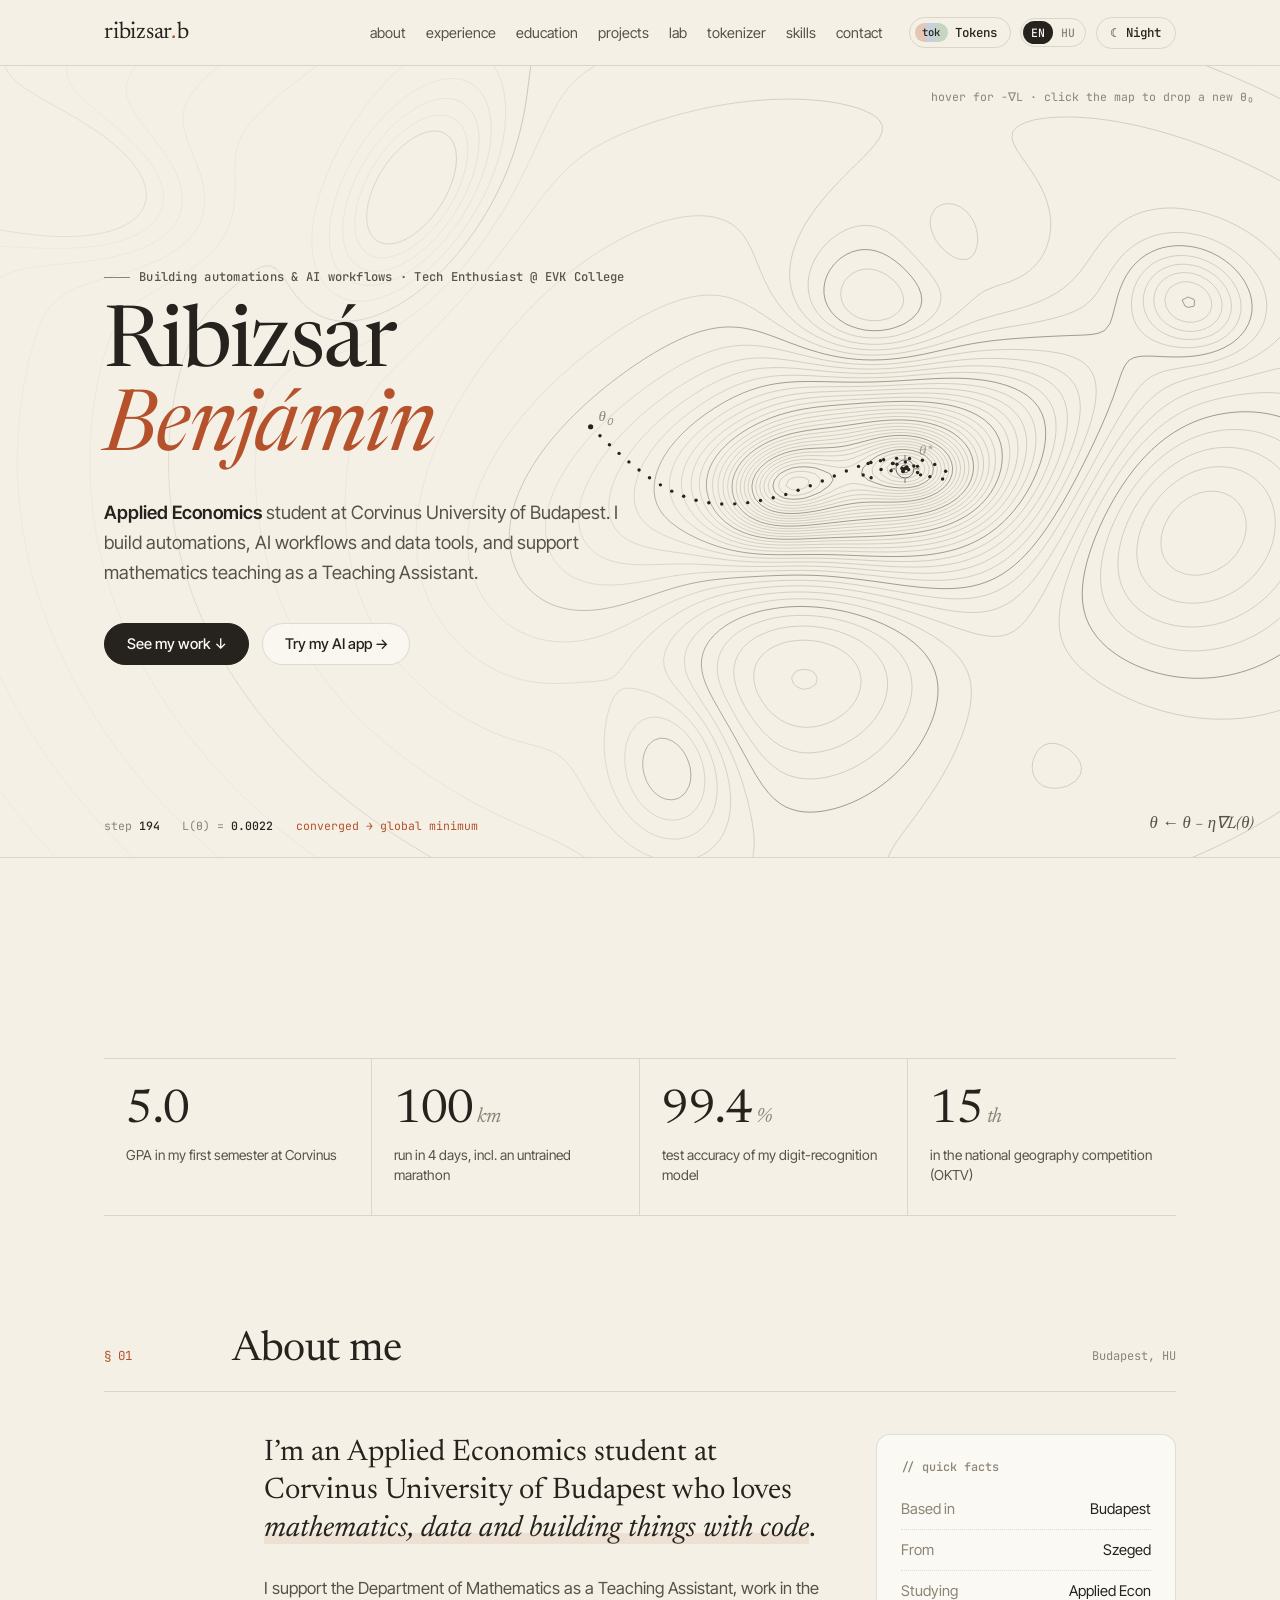
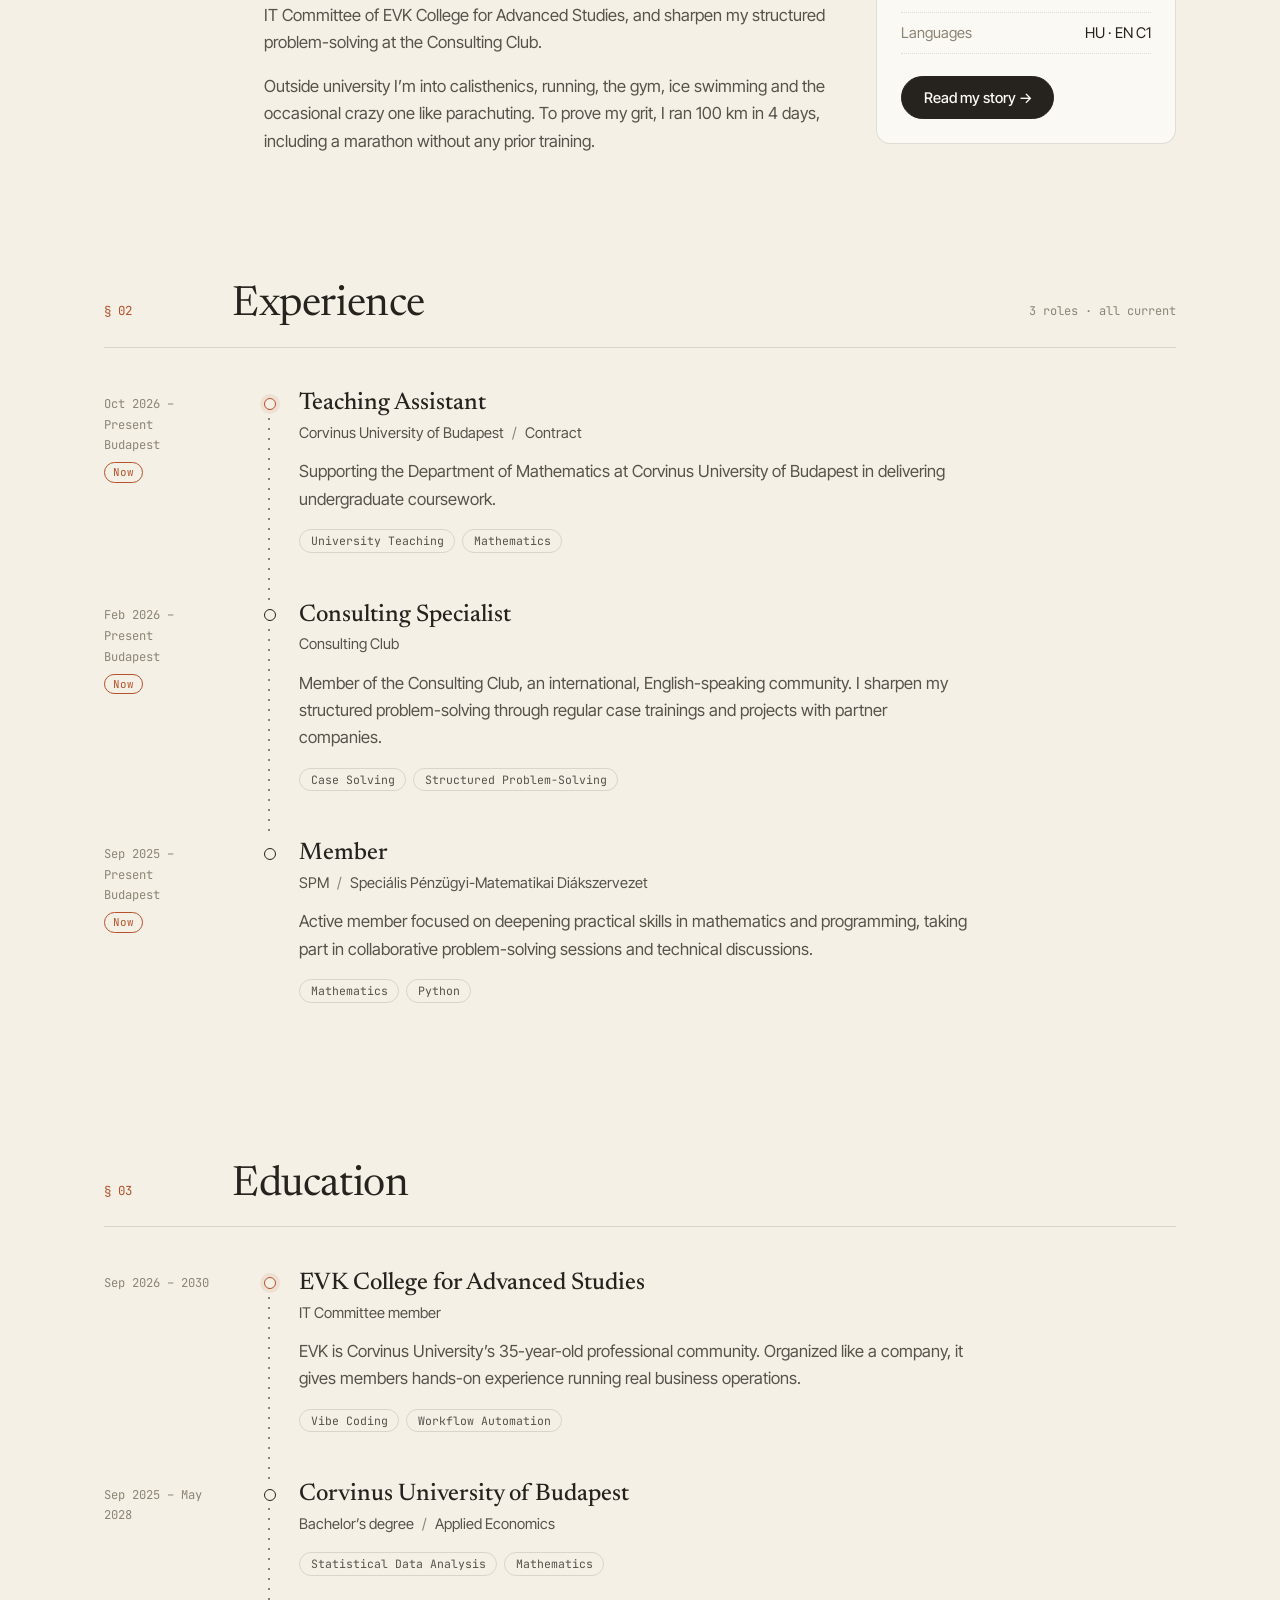
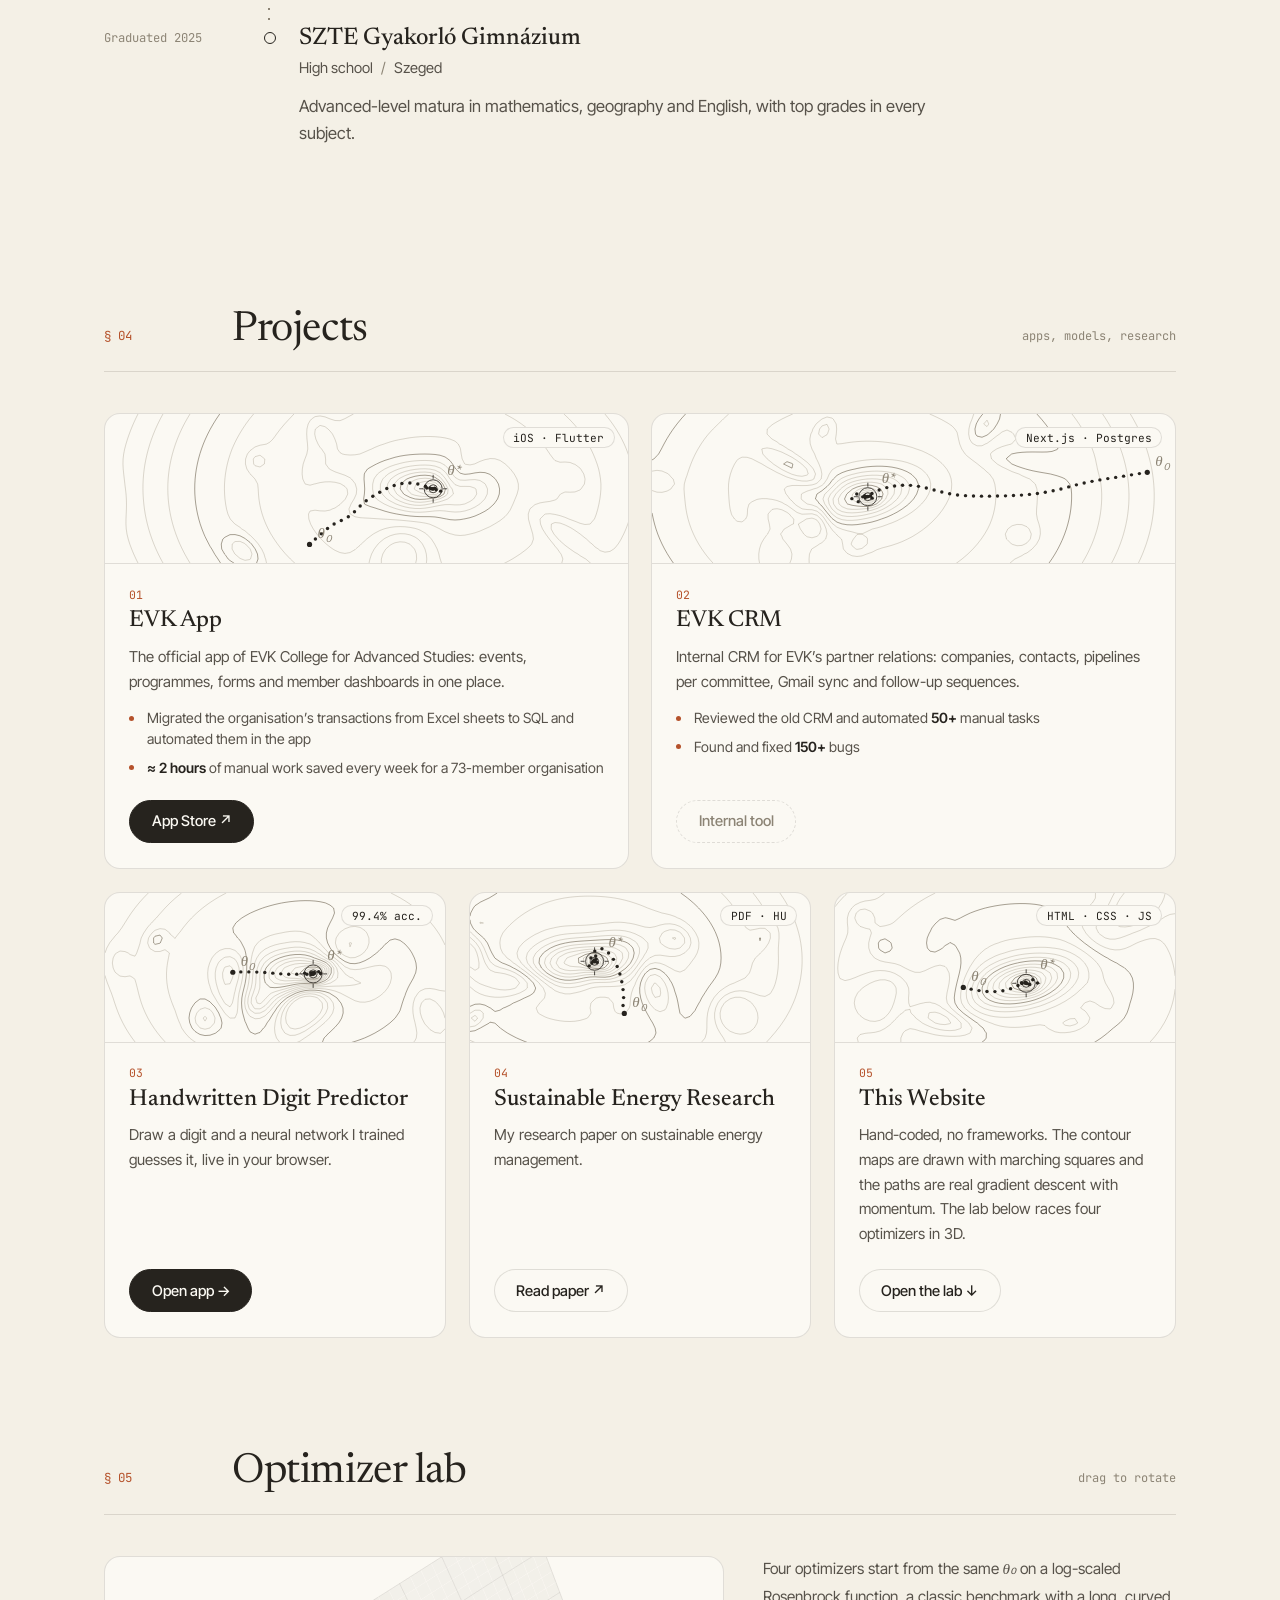
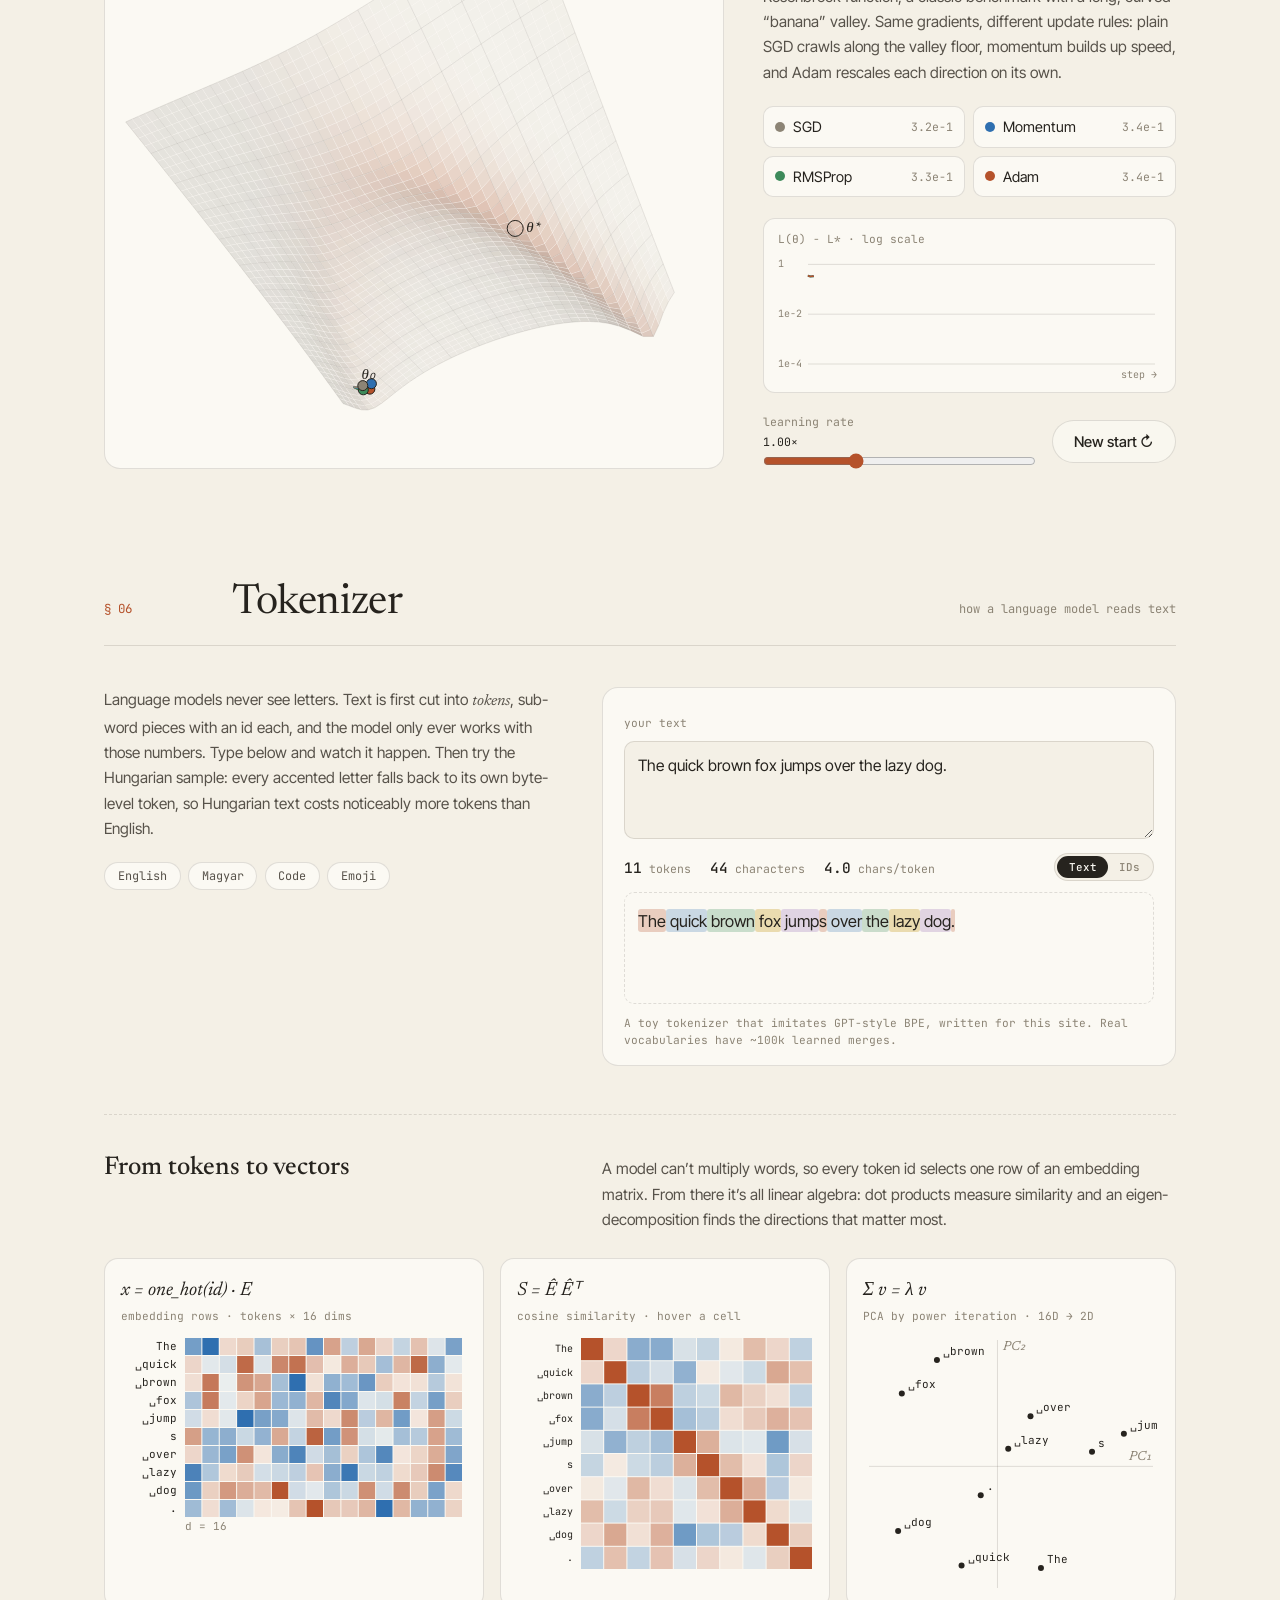
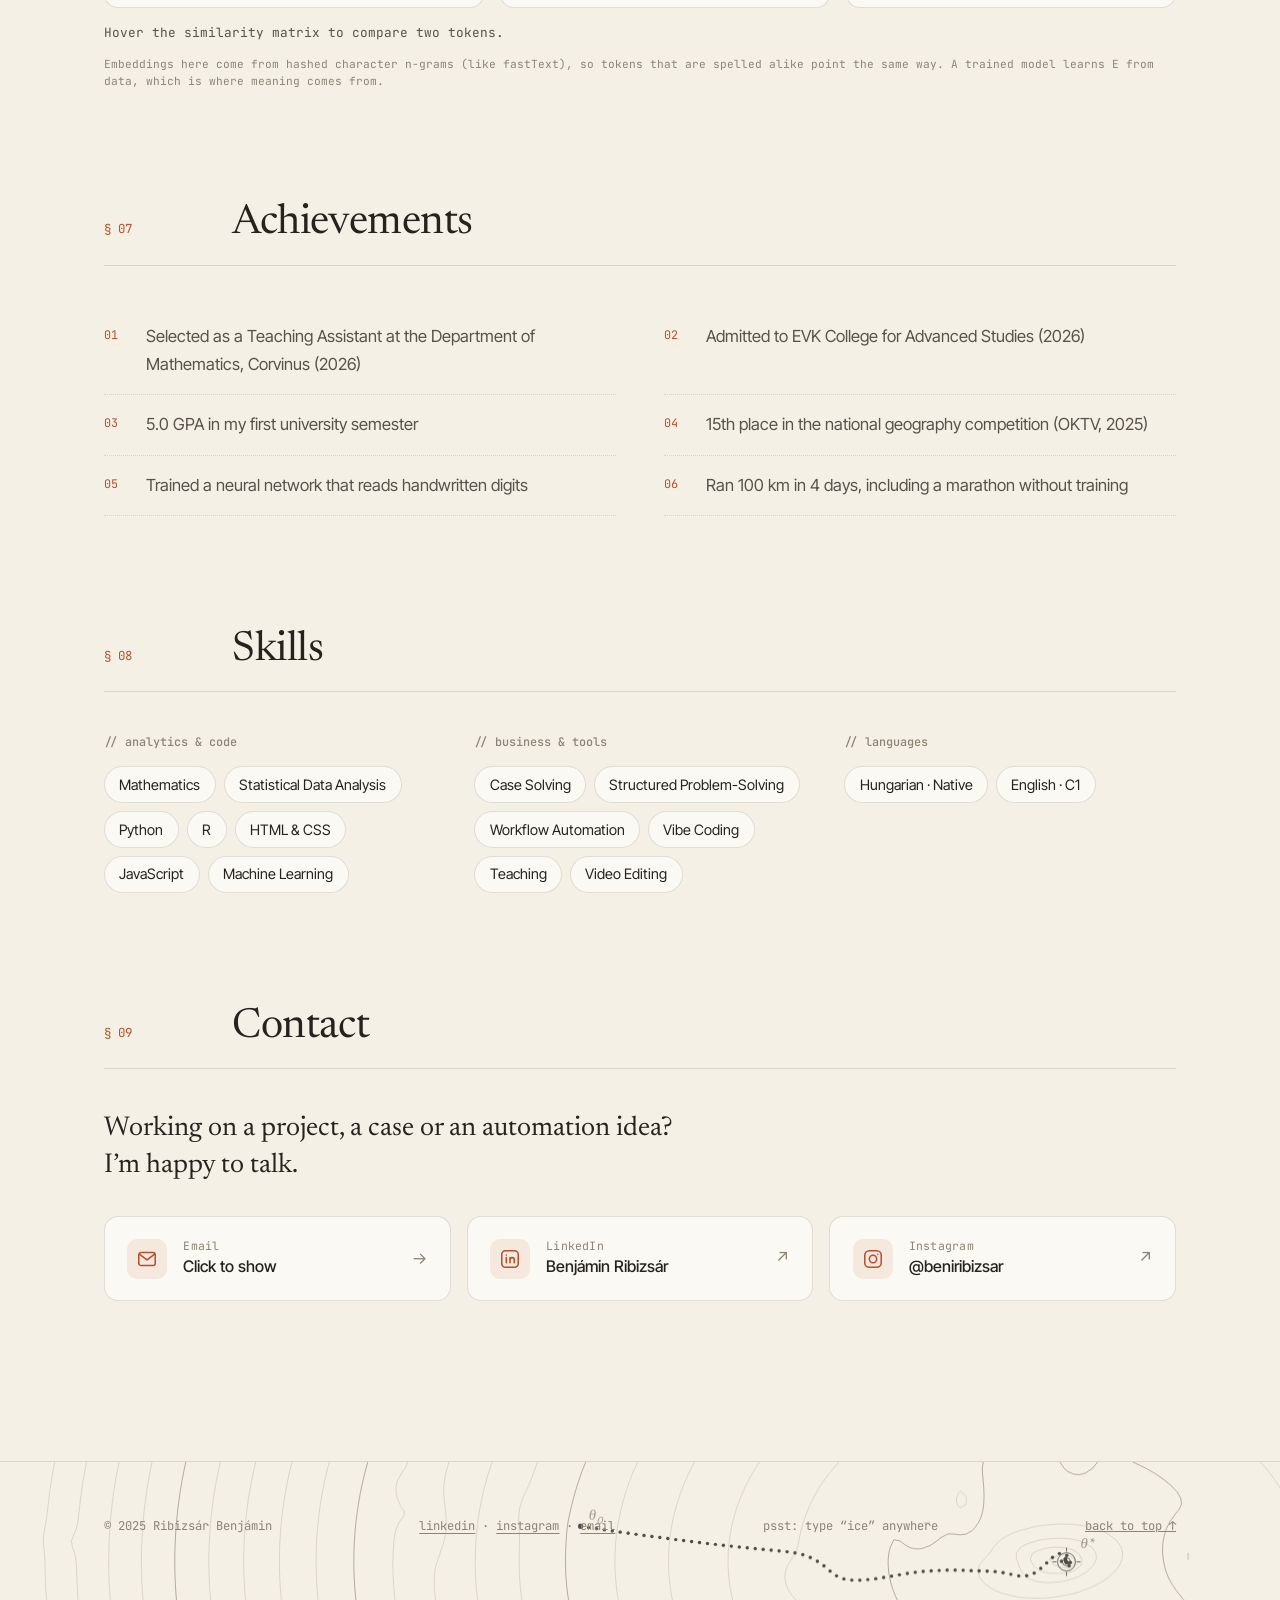
==== commit bae6cee8: "Add "From tokens to vectors" linear algebra panel Under the tokenizer playground, the typed tokens b" ====
--- a/index.html
+++ b/index.html
@@ -19,7 +19,7 @@
   <link rel="preconnect" href="https://fonts.googleapis.com" />
   <link rel="preconnect" href="https://fonts.gstatic.com" crossorigin />
   <link href="https://fonts.googleapis.com/css2?family=Newsreader:ital,opsz,wght@0,6..72,400;0,6..72,500;1,6..72,400&family=Inter+Tight:wght@400;500;600&family=JetBrains+Mono:wght@400;500&display=swap" rel="stylesheet" />
-  <link rel="stylesheet" href="styles.css?v=7" />
+  <link rel="stylesheet" href="styles.css?v=8" />
 </head>
 
 <body>
@@ -382,6 +382,28 @@
           <div class="tok-out" aria-live="polite"></div>
           <p class="tok-note">A toy tokenizer that imitates GPT-style BPE, written for this site. Real vocabularies have ~100k learned merges.</p>
         </div>
+      </div>
+      <div class="vec-lab">
+        <div class="vec-head">
+          <h3>From tokens to vectors</h3>
+          <p>A model can’t multiply words, so every token id selects one row of an embedding matrix. From there it’s all linear algebra: dot products measure similarity and an eigen-decomposition finds the directions that matter most.</p>
+        </div>
+        <div class="vec-grid">
+          <figure class="vec-card">
+            <figcaption><span class="math">x = one_hot(id) · E</span><span class="k">embedding rows · tokens × 16 dims</span></figcaption>
+            <canvas data-vec="E" aria-label="Embedding matrix heatmap"></canvas>
+          </figure>
+          <figure class="vec-card">
+            <figcaption><span class="math">S = Ê Êᵀ</span><span class="k">cosine similarity · hover a cell</span></figcaption>
+            <canvas data-vec="S" aria-label="Cosine similarity matrix"></canvas>
+          </figure>
+          <figure class="vec-card">
+            <figcaption><span class="math">Σ v = λ v</span><span class="k">PCA by power iteration · 16D → 2D</span></figcaption>
+            <canvas data-vec="P" aria-label="Tokens projected onto the first two principal components"></canvas>
+          </figure>
+        </div>
+        <p class="vec-readout" data-vec-readout aria-live="polite"></p>
+        <p class="tok-note">Embeddings here come from hashed character n-grams (like fastText), so tokens that are spelled alike point the same way. A trained model learns E from data, which is where meaning comes from.</p>
       </div>
     </section>
 
@@ -487,9 +509,10 @@
     </div>
   </footer>
 
-  <script src="i18n.js?v=7"></script>
-  <script src="script.js?v=7"></script>
-  <script src="tokens.js?v=7"></script>
-  <script src="lab.js?v=7"></script>
+  <script src="i18n.js?v=8"></script>
+  <script src="script.js?v=8"></script>
+  <script src="tokens.js?v=8"></script>
+  <script src="lab.js?v=8"></script>
+  <script src="vec.js?v=8"></script>
 </body>
 </html>
--- a/styles.css
+++ b/styles.css
@@ -821,6 +821,71 @@
 }
 
 /* --------------------
+   VECTOR LAB (under the tokenizer)
+-------------------- */
+.vec-lab {
+  margin-top: 3rem;
+  padding-top: 2.4rem;
+  border-top: 1px dashed var(--line);
+}
+
+.vec-head {
+  display: grid;
+  grid-template-columns: 1fr 1.25fr;
+  gap: 2.4rem;
+  align-items: baseline;
+  margin-bottom: 1.6rem;
+}
+
+.vec-head h3 {
+  font-family: var(--font-display);
+  font-weight: 500;
+  font-size: 1.6rem;
+  line-height: 1.2;
+}
+
+.vec-head p { color: var(--ink-soft); font-size: 0.96rem; }
+
+.vec-grid {
+  display: grid;
+  grid-template-columns: 1.15fr 1fr 1fr;
+  gap: 1rem;
+}
+
+.vec-card {
+  background: var(--paper);
+  border: 1px solid var(--line);
+  border-radius: 14px;
+  padding: 1rem 1rem 0.8rem;
+  min-width: 0;
+}
+
+.vec-card figcaption {
+  display: flex;
+  flex-direction: column;
+  gap: 0.15rem;
+  margin-bottom: 0.7rem;
+}
+
+.vec-card .math { font-size: 1.2rem; color: var(--ink); }
+.vec-card .k { font: 0.7rem var(--font-mono); color: var(--ink-faint); }
+
+.vec-card canvas {
+  display: block;
+  width: 100%;
+  height: 260px;
+}
+
+.vec-readout {
+  margin-top: 1rem;
+  min-height: 1.6em;
+  font: 0.8rem var(--font-mono);
+  color: var(--ink-soft);
+}
+
+.vec-readout b { color: var(--ink); font-weight: 500; }
+
+/* --------------------
    ACHIEVEMENTS
 -------------------- */
 .checklist {
@@ -1475,6 +1540,9 @@
   .project-card:nth-child(-n+2) { grid-column: auto; }
   .lab { grid-template-columns: 1fr; }
   .tok-play { grid-template-columns: 1fr; }
+  .vec-head { grid-template-columns: 1fr; gap: 0.6rem; }
+  .vec-grid { grid-template-columns: 1fr; }
+  .vec-card canvas { height: 240px; }
   .lab-3d { min-height: 380px; }
   .gallery { grid-template-columns: 1fr 1fr; }
   .about-grid { grid-template-columns: 1fr; }
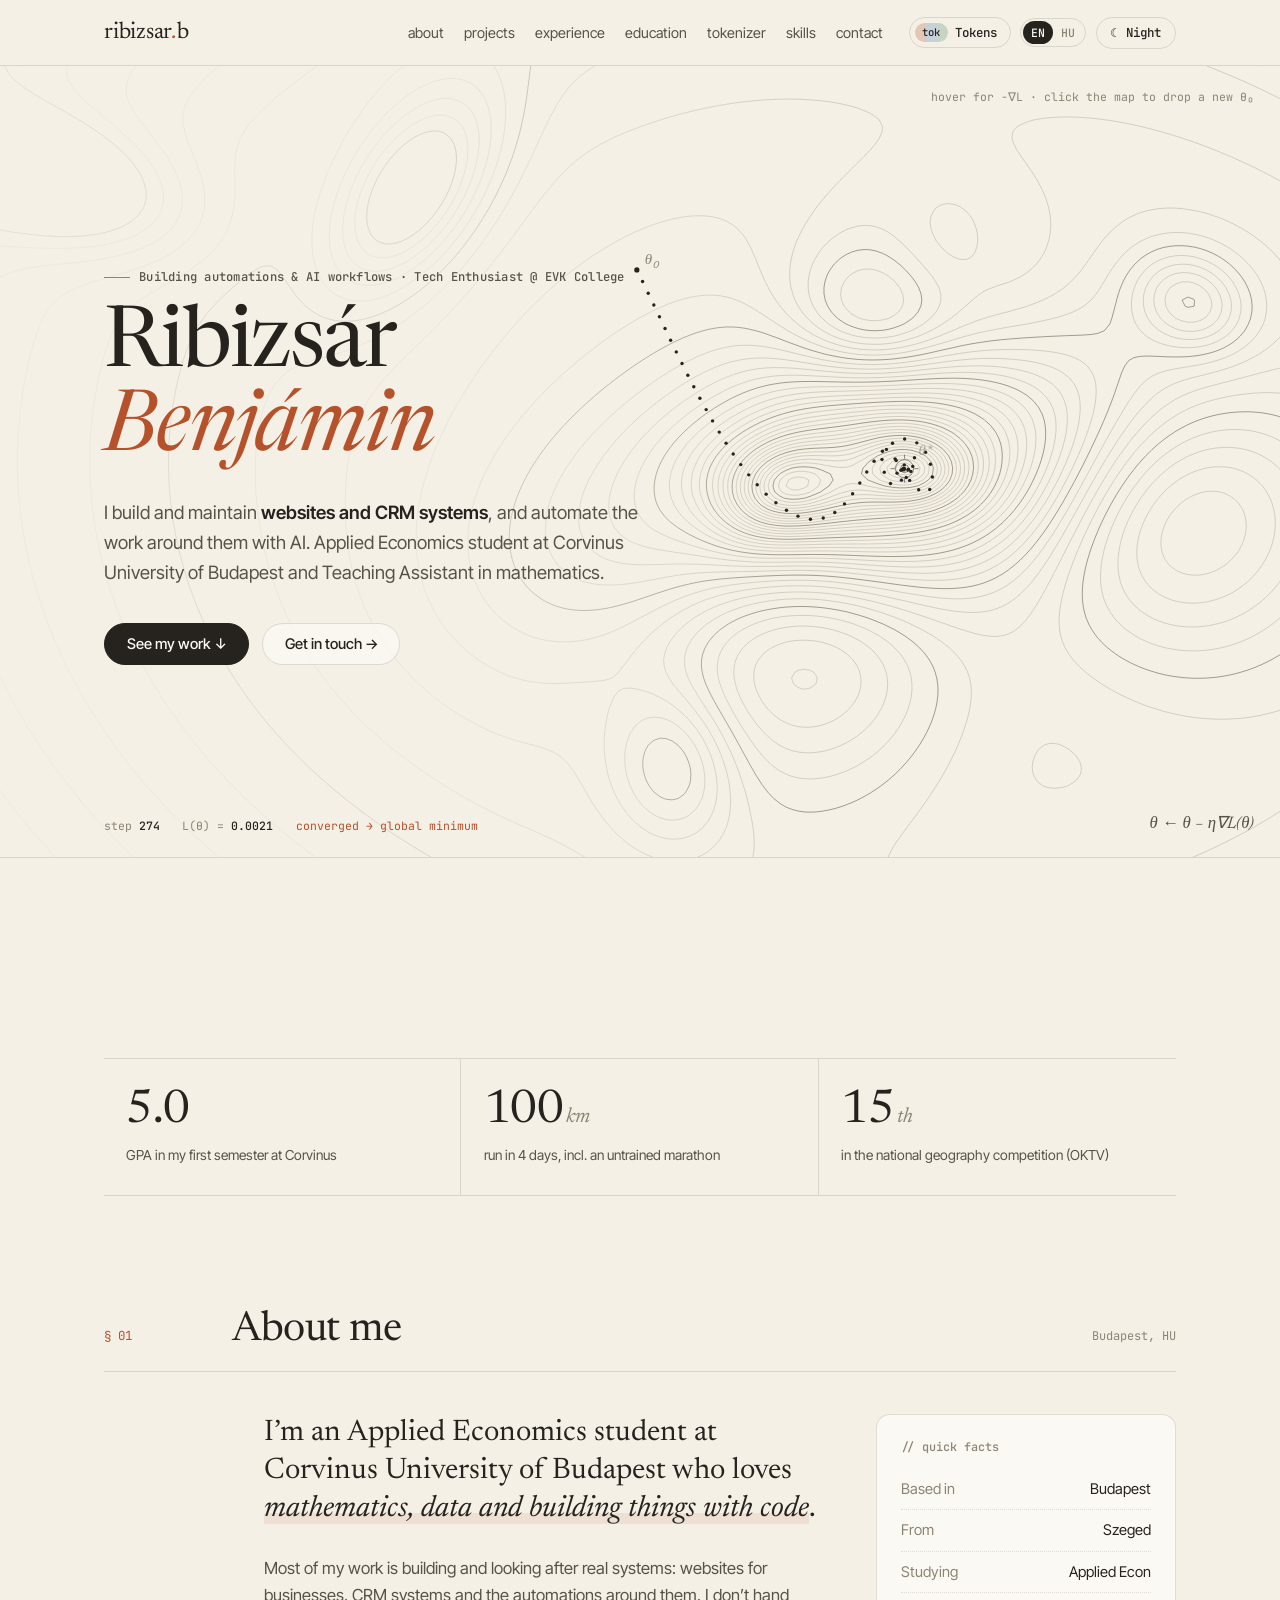
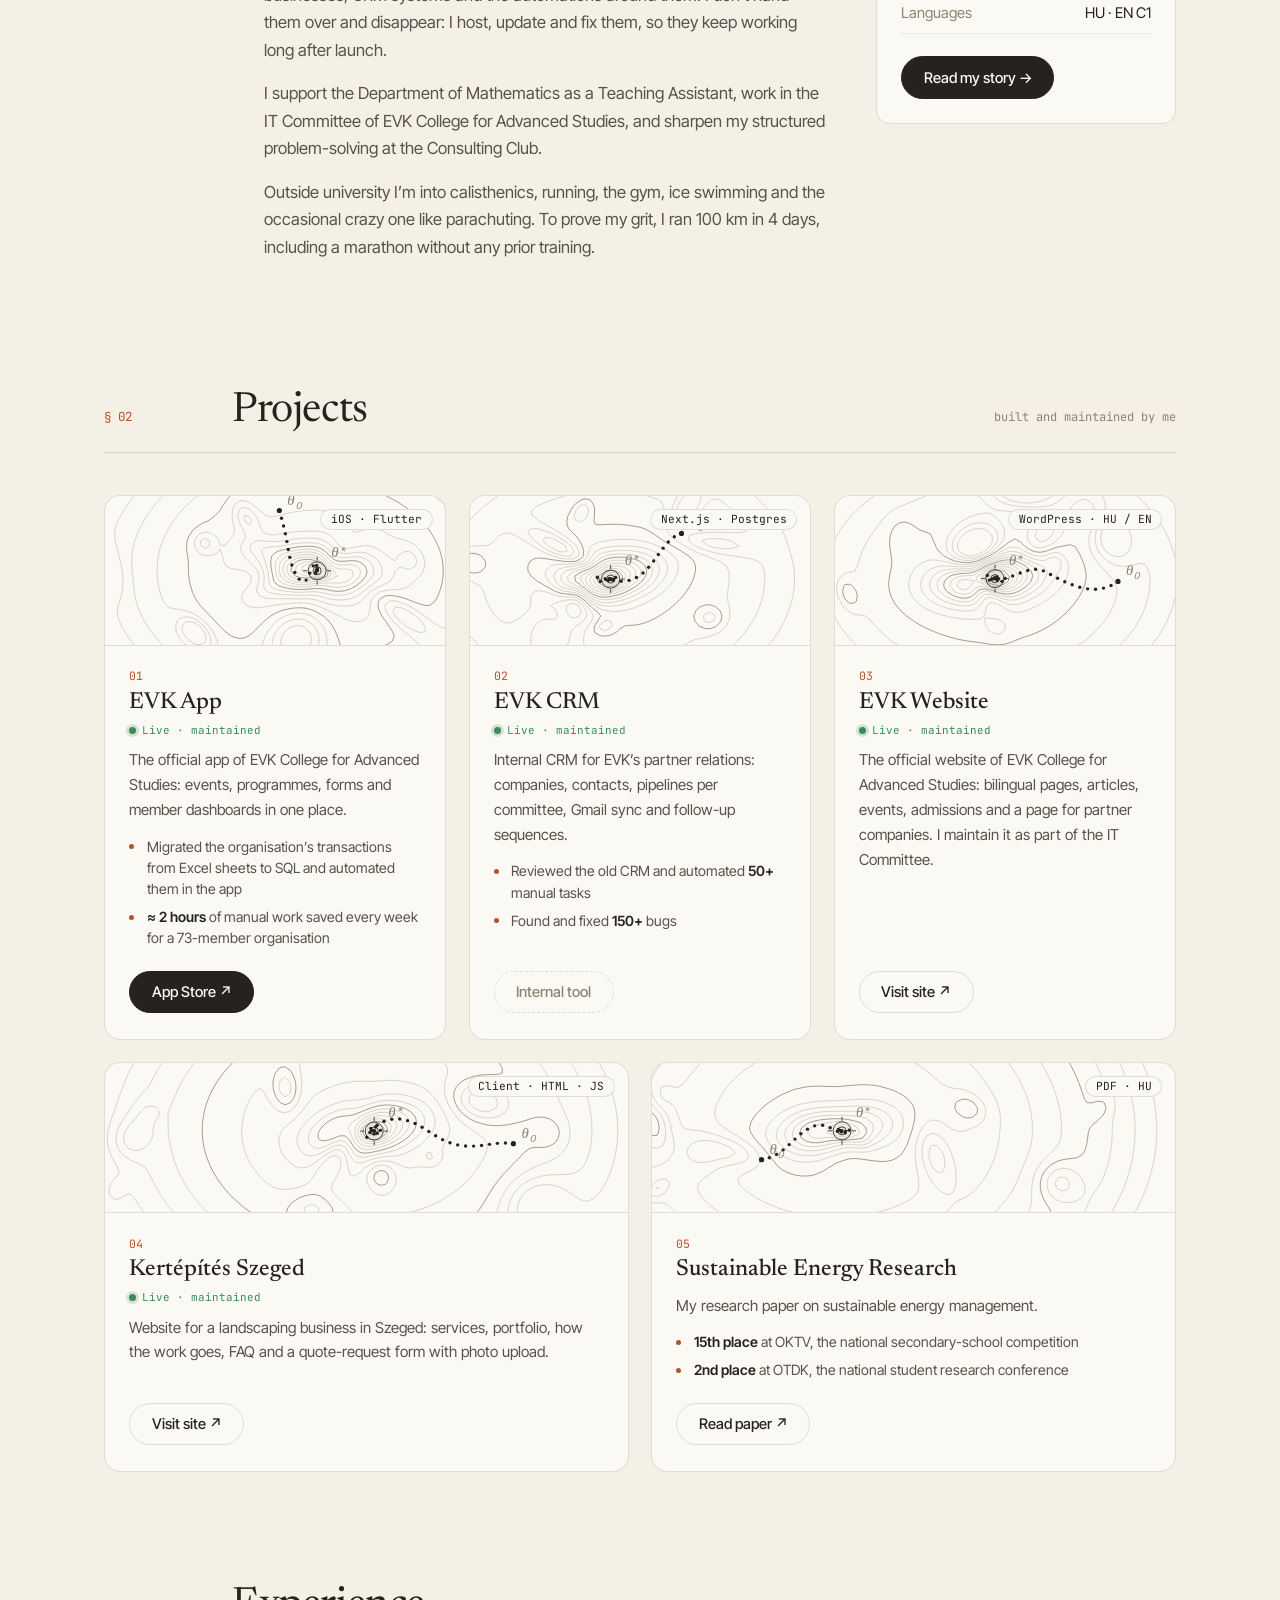
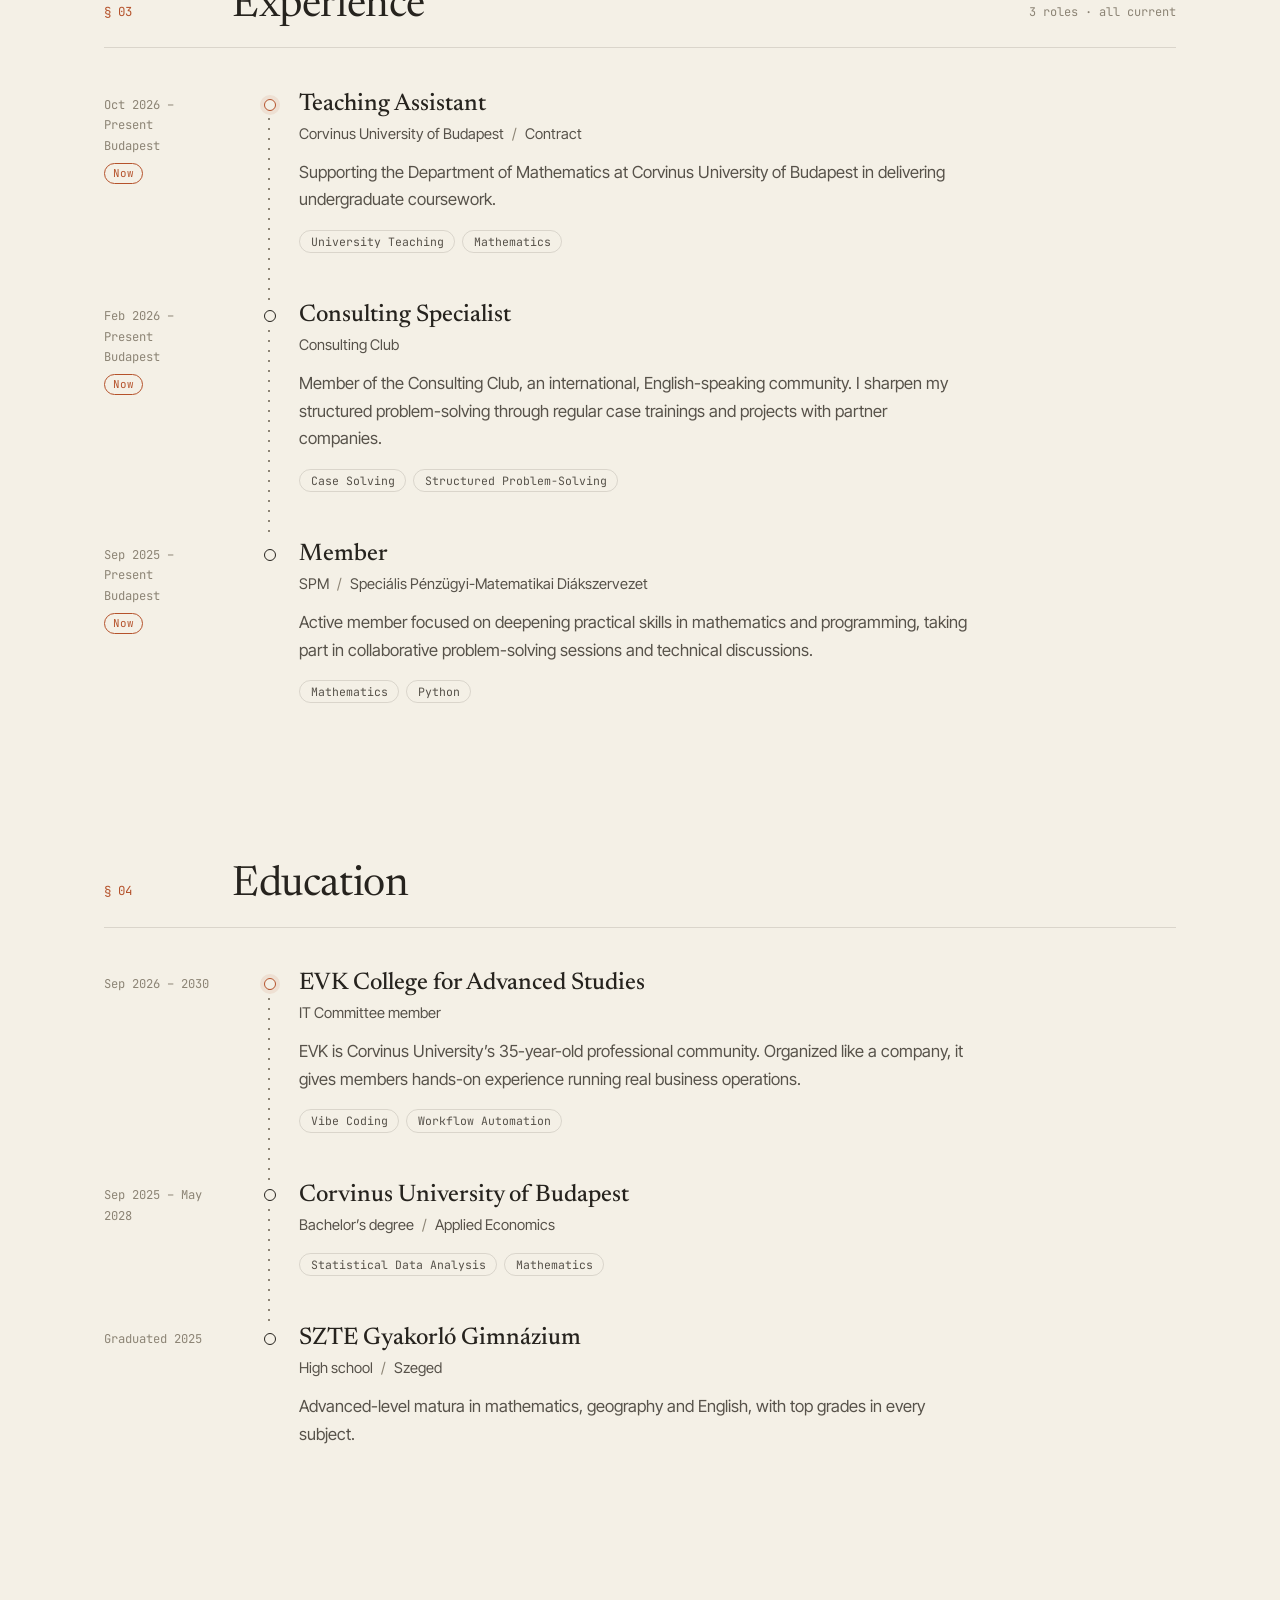
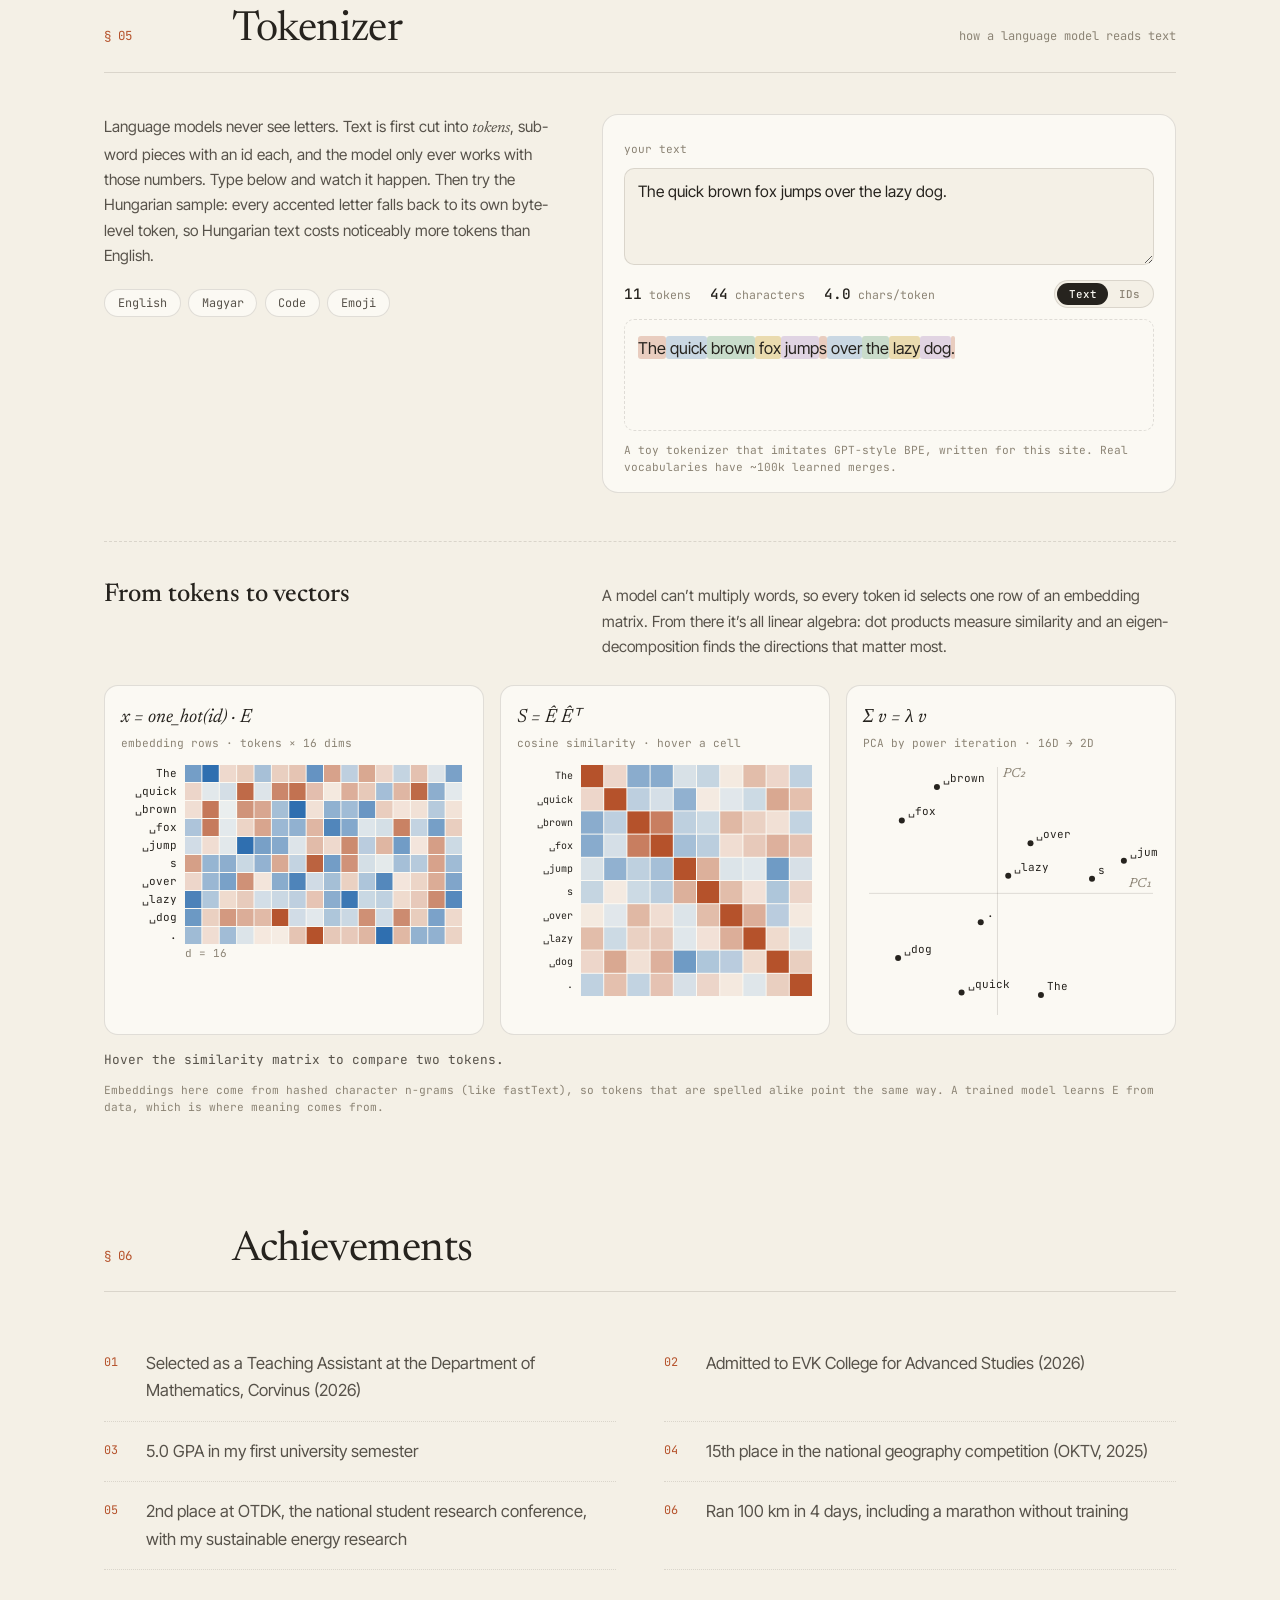
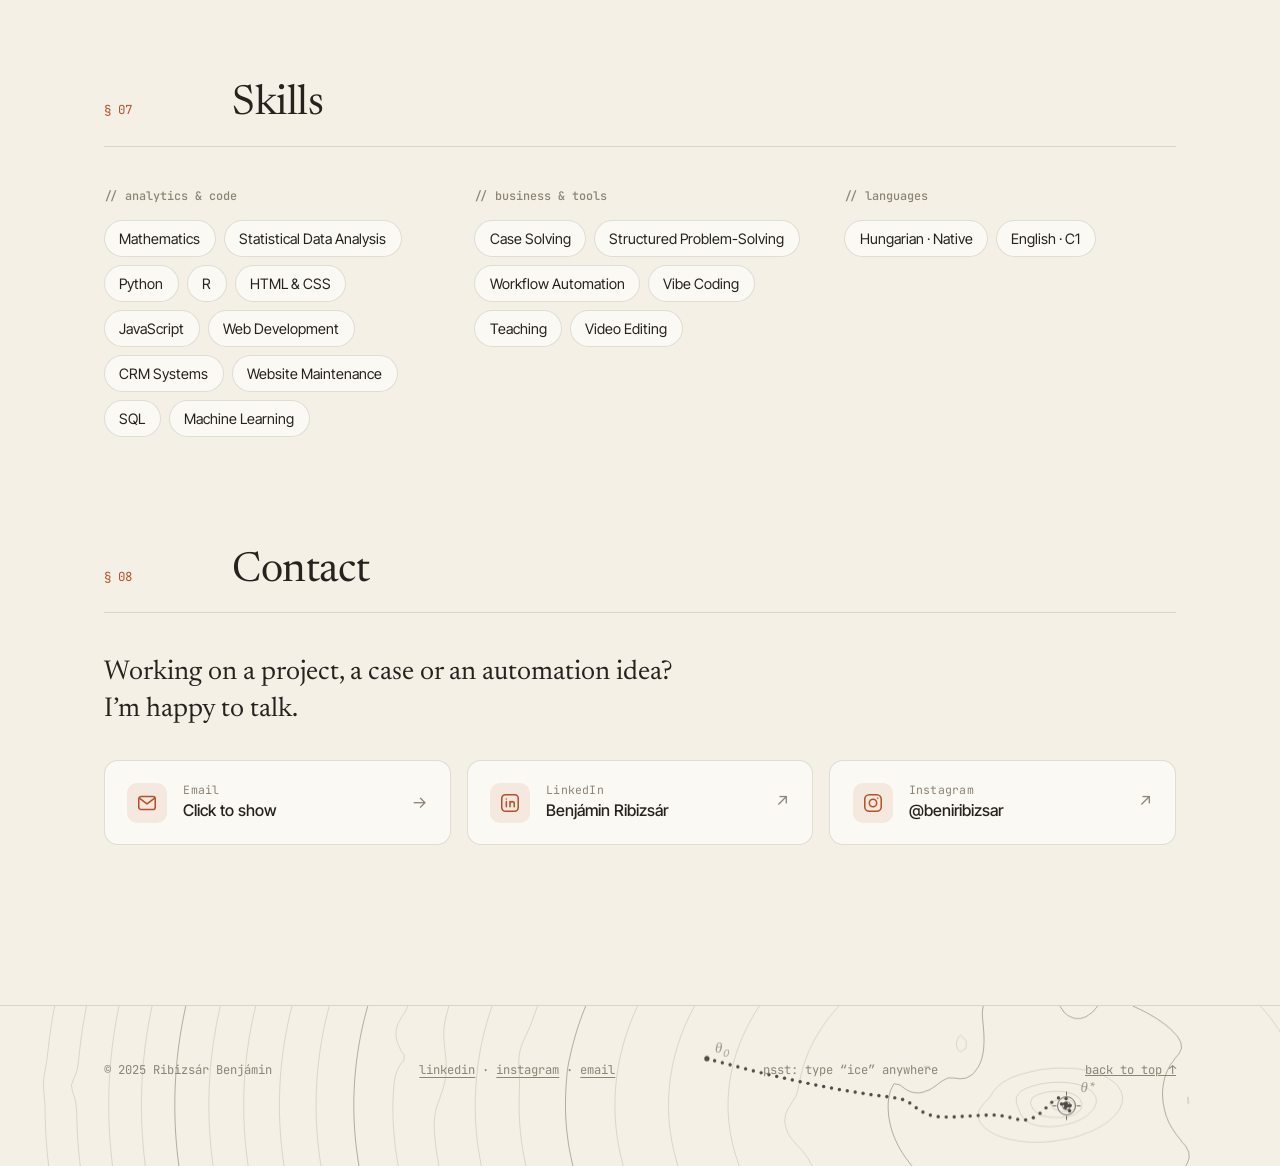
==== commit 0ccdc3a7: "Refocus on websites and CRMs, trim the project list - Projects now come right after About; nav and h" ====
--- a/index.html
+++ b/index.html
@@ -19,7 +19,7 @@
   <link rel="preconnect" href="https://fonts.googleapis.com" />
   <link rel="preconnect" href="https://fonts.gstatic.com" crossorigin />
   <link href="https://fonts.googleapis.com/css2?family=Newsreader:ital,opsz,wght@0,6..72,400;0,6..72,500;1,6..72,400&family=Inter+Tight:wght@400;500;600&family=JetBrains+Mono:wght@400;500&display=swap" rel="stylesheet" />
-  <link rel="stylesheet" href="styles.css?v=8" />
+  <link rel="stylesheet" href="styles.css?v=12" />
 </head>
 
 <body>
@@ -35,10 +35,9 @@
       <div class="nav-right">
         <ul class="nav-links">
           <li><a href="#about">about</a></li>
+          <li><a href="#projects">projects</a></li>
           <li><a href="#experience">experience</a></li>
           <li><a href="#education">education</a></li>
-          <li><a href="#projects">projects</a></li>
-          <li><a href="#lab">lab</a></li>
           <li><a href="#tokenizer">tokenizer</a></li>
           <li><a href="#skills">skills</a></li>
           <li><a href="#contact">contact</a></li>
@@ -57,12 +56,12 @@
       <p class="kicker">Building automations &amp; AI workflows · Tech Enthusiast @ EVK College</p>
       <h1>Ribizsár<br /><em>Benjámin</em></h1>
       <p class="lede">
-        <strong>Applied Economics</strong> student at Corvinus University of Budapest.
-        I build automations, AI workflows and data tools, and support mathematics teaching as a Teaching Assistant.
+        I build and maintain <strong>websites and CRM systems</strong>, and automate the work around them with AI.
+        Applied Economics student at Corvinus University of Budapest and Teaching Assistant in mathematics.
       </p>
       <div class="actions">
-        <a href="#experience" class="btn">See my work ↓</a>
-        <a href="handwritten.html" class="btn btn-outline">Try my AI app →</a>
+        <a href="#projects" class="btn">See my work ↓</a>
+        <a href="#contact" class="btn btn-outline">Get in touch →</a>
       </div>
     </div>
     <div class="readout" aria-hidden="true">
@@ -87,10 +86,6 @@
         <div class="label">run in 4 days, incl. an untrained marathon</div>
       </div>
       <div class="stat" role="listitem">
-        <div class="value"><span data-count="99.4" data-decimals="1">99.4</span><small>%</small></div>
-        <div class="label">test accuracy of my digit-recognition model</div>
-      </div>
-      <div class="stat" role="listitem">
         <div class="value"><span data-count="15">15</span><small>th</small></div>
         <div class="label">in the national geography competition (OKTV)</div>
       </div>
@@ -110,6 +105,11 @@
             <span class="highlight">mathematics, data and building things with code</span>.
           </p>
           <p style="margin-top:1.4rem">
+            Most of my work is building and looking after real systems: websites for businesses, CRM systems
+            and the automations around them. I don’t hand them over and disappear: I host, update and fix them,
+            so they keep working long after launch.
+          </p>
+          <p>
             I support the Department of Mathematics as a Teaching Assistant, work in the IT Committee
             of EVK College for Advanced Studies, and sharpen my structured problem-solving at the
             Consulting Club.
@@ -133,10 +133,94 @@
       </div>
     </section>
 
+    <!-- Projects -->
+    <section id="projects">
+      <div class="section-head reveal">
+        <span class="num">§ 02</span>
+        <h2>Projects</h2>
+        <span class="aside">built and maintained by me</span>
+      </div>
+      <div class="project-grid">
+
+        <div class="project-card reveal">
+          <span class="badge">iOS · Flutter</span>
+          <div class="landscape" data-mode="static" data-seed="41" data-min="0.62,0.5" data-levels="18" aria-hidden="true"></div>
+          <div class="card-body">
+            <div class="index">01</div>
+            <h3>EVK App</h3>
+            <span class="live">Live · maintained</span>
+            <p>The official app of EVK College for Advanced Studies: events, programmes, forms and member dashboards in one place.</p>
+            <ul class="impact">
+              <li>Migrated the organisation’s transactions from Excel sheets to SQL and automated them in the app</li>
+              <li><b>≈ 2 hours</b> of manual work saved every week for a 73-member organisation</li>
+            </ul>
+            <a href="https://apps.apple.com/hu/app/evk/id6760043012" class="btn" target="_blank" rel="noopener">App Store ↗</a>
+          </div>
+        </div>
+
+        <div class="project-card reveal">
+          <span class="badge">Next.js · Postgres</span>
+          <div class="landscape" data-mode="static" data-seed="52" data-min="0.4,0.55" data-levels="18" aria-hidden="true"></div>
+          <div class="card-body">
+            <div class="index">02</div>
+            <h3>EVK CRM</h3>
+            <span class="live">Live · maintained</span>
+            <p>Internal CRM for EVK’s partner relations: companies, contacts, pipelines per committee, Gmail sync and follow-up sequences.</p>
+            <ul class="impact">
+              <li>Reviewed the old CRM and automated <b>50+</b> manual tasks</li>
+              <li>Found and fixed <b>150+</b> bugs</li>
+            </ul>
+            <span class="btn btn-outline btn-static">Internal tool</span>
+          </div>
+        </div>
+
+        <div class="project-card reveal">
+          <span class="badge">WordPress · HU / EN</span>
+          <div class="landscape" data-mode="static" data-seed="77" data-min="0.45,0.55" data-levels="18" aria-hidden="true"></div>
+          <div class="card-body">
+            <div class="index">03</div>
+            <h3>EVK Website</h3>
+            <span class="live">Live · maintained</span>
+            <p>The official website of EVK College for Advanced Studies: bilingual pages, articles, events, admissions and a page for partner companies. I maintain it as part of the IT Committee.</p>
+            <a href="https://evk.hu/" class="btn btn-outline" target="_blank" rel="noopener">Visit site ↗</a>
+          </div>
+        </div>
+
+        <div class="project-card reveal">
+          <span class="badge">Client · HTML · JS</span>
+          <div class="landscape" data-mode="static" data-seed="63" data-min="0.5,0.45" data-levels="18" aria-hidden="true"></div>
+          <div class="card-body">
+            <div class="index">04</div>
+            <h3>Kertépítés Szeged</h3>
+            <span class="live">Live · maintained</span>
+            <p>Website for a landscaping business in Szeged: services, portfolio, how the work goes, FAQ and a quote-request form with photo upload.</p>
+            <a href="https://kertepitesszeged.com/" class="btn btn-outline" target="_blank" rel="noopener">Visit site ↗</a>
+          </div>
+        </div>
+
+        <div class="project-card reveal">
+          <span class="badge">PDF · HU</span>
+          <div class="landscape" data-mode="static" data-seed="14" data-min="0.35,0.45" data-levels="18" aria-hidden="true"></div>
+          <div class="card-body">
+            <div class="index">05</div>
+            <h3>Sustainable Energy Research</h3>
+            <p>My research paper on sustainable energy management.</p>
+            <ul class="impact">
+              <li><b>15th place</b> at OKTV, the national secondary-school competition</li>
+              <li><b>2nd place</b> at OTDK, the national student research conference</li>
+            </ul>
+            <a href="sustainable-energy-research.pdf" class="btn btn-outline" target="_blank" rel="noopener">Read paper ↗</a>
+          </div>
+        </div>
+
+
+      </div>
+    </section>
+
     <!-- Experience -->
     <section id="experience">
       <div class="section-head reveal">
-        <span class="num">§ 02</span>
+        <span class="num">§ 03</span>
         <h2>Experience</h2>
         <span class="aside">3 roles · all current</span>
       </div>
@@ -193,7 +277,7 @@
     <!-- Education -->
     <section id="education">
       <div class="section-head reveal">
-        <span class="num">§ 03</span>
+        <span class="num">§ 04</span>
         <h2>Education</h2>
       </div>
       <ul class="timeline">
@@ -234,121 +318,10 @@
       </ul>
     </section>
 
-    <!-- Projects -->
-    <section id="projects">
-      <div class="section-head reveal">
-        <span class="num">§ 04</span>
-        <h2>Projects</h2>
-        <span class="aside">apps, models, research</span>
-      </div>
-      <div class="project-grid">
-
-        <div class="project-card reveal">
-          <span class="badge">iOS · Flutter</span>
-          <div class="landscape" data-mode="static" data-seed="41" data-min="0.62,0.5" data-levels="18" aria-hidden="true"></div>
-          <div class="card-body">
-            <div class="index">01</div>
-            <h3>EVK App</h3>
-            <p>The official app of EVK College for Advanced Studies: events, programmes, forms and member dashboards in one place.</p>
-            <ul class="impact">
-              <li>Migrated the organisation’s transactions from Excel sheets to SQL and automated them in the app</li>
-              <li><b>≈ 2 hours</b> of manual work saved every week for a 73-member organisation</li>
-            </ul>
-            <a href="https://apps.apple.com/hu/app/evk/id6760043012" class="btn" target="_blank" rel="noopener">App Store ↗</a>
-          </div>
-        </div>
-
-        <div class="project-card reveal">
-          <span class="badge">Next.js · Postgres</span>
-          <div class="landscape" data-mode="static" data-seed="52" data-min="0.4,0.55" data-levels="18" aria-hidden="true"></div>
-          <div class="card-body">
-            <div class="index">02</div>
-            <h3>EVK CRM</h3>
-            <p>Internal CRM for EVK’s partner relations: companies, contacts, pipelines per committee, Gmail sync and follow-up sequences.</p>
-            <ul class="impact">
-              <li>Reviewed the old CRM and automated <b>50+</b> manual tasks</li>
-              <li>Found and fixed <b>150+</b> bugs</li>
-            </ul>
-            <span class="btn btn-outline btn-static">Internal tool</span>
-          </div>
-        </div>
-
-        <div class="project-card reveal">
-          <span class="badge">99.4% acc.</span>
-          <div class="landscape" data-mode="static" data-seed="3" data-min="0.6,0.55" data-levels="18" aria-hidden="true"></div>
-          <div class="card-body">
-            <div class="index">03</div>
-            <h3>Handwritten Digit Predictor</h3>
-            <p>Draw a digit and a neural network I trained guesses it, live in your browser.</p>
-            <a href="handwritten.html" class="btn">Open app →</a>
-          </div>
-        </div>
-
-        <div class="project-card reveal">
-          <span class="badge">PDF · HU</span>
-          <div class="landscape" data-mode="static" data-seed="14" data-min="0.35,0.45" data-levels="18" aria-hidden="true"></div>
-          <div class="card-body">
-            <div class="index">04</div>
-            <h3>Sustainable Energy Research</h3>
-            <p>My research paper on sustainable energy management.</p>
-            <a href="sustainable-energy-research.pdf" class="btn btn-outline" target="_blank" rel="noopener">Read paper ↗</a>
-          </div>
-        </div>
-
-        <div class="project-card reveal">
-          <span class="badge">HTML · CSS · JS</span>
-          <div class="landscape" data-mode="static" data-seed="29" data-min="0.55,0.6" data-levels="18" aria-hidden="true"></div>
-          <div class="card-body">
-            <div class="index">05</div>
-            <h3>This Website</h3>
-            <p>Hand-coded, no frameworks. The contour maps are drawn with marching squares and the paths are real gradient descent with momentum. The lab below races four optimizers in 3D.</p>
-            <a href="#lab" class="btn btn-outline">Open the lab ↓</a>
-          </div>
-        </div>
-
-      </div>
-    </section>
-
-    <!-- Optimizer lab -->
-    <section id="lab" class="reveal">
-      <div class="section-head">
-        <span class="num">§ 05</span>
-        <h2>Optimizer lab</h2>
-        <span class="aside">drag to rotate</span>
-      </div>
-      <div class="lab">
-        <canvas class="lab-3d" aria-label="3D loss surface with four optimizers descending from the same starting point"></canvas>
-        <div class="lab-side">
-          <p>
-            Four optimizers start from the same <span class="math">θ₀</span> on a log-scaled
-            Rosenbrock function, a classic benchmark with a long, curved “banana” valley.
-            Same gradients, different update rules: plain SGD crawls along the valley floor,
-            momentum builds up speed, and Adam rescales each direction on its own.
-          </p>
-          <ul class="lab-legend">
-            <li data-opt="sgd"><i></i>SGD<span data-loss>—</span></li>
-            <li data-opt="mom"><i></i>Momentum<span data-loss>—</span></li>
-            <li data-opt="rms"><i></i>RMSProp<span data-loss>—</span></li>
-            <li data-opt="adam"><i></i>Adam<span data-loss>—</span></li>
-          </ul>
-          <div class="lab-chart">
-            <div class="label">L(θ) − L* · log scale</div>
-            <canvas class="lab-curve" aria-hidden="true"></canvas>
-          </div>
-          <div class="lab-controls">
-            <label><span>learning rate</span> <output data-lr-out>1.00×</output>
-              <input type="range" min="0.25" max="2.5" step="0.05" value="1" data-lr />
-            </label>
-            <button type="button" class="btn btn-outline" data-restart>New start ↻</button>
-          </div>
-        </div>
-      </div>
-    </section>
-
     <!-- Tokenizer playground -->
     <section id="tokenizer" class="reveal">
       <div class="section-head">
-        <span class="num">§ 06</span>
+        <span class="num">§ 05</span>
         <h2>Tokenizer</h2>
         <span class="aside">how a language model reads text</span>
       </div>
@@ -410,7 +383,7 @@
     <!-- Achievements -->
     <section id="achievements" class="reveal">
       <div class="section-head">
-        <span class="num">§ 07</span>
+        <span class="num">§ 06</span>
         <h2>Achievements</h2>
       </div>
       <ul class="checklist">
@@ -418,7 +391,7 @@
         <li>Admitted to EVK College for Advanced Studies (2026)</li>
         <li>5.0 GPA in my first university semester</li>
         <li>15th place in the national geography competition (OKTV, 2025)</li>
-        <li>Trained a neural network that reads handwritten digits</li>
+        <li>2nd place at OTDK, the national student research conference, with my sustainable energy research</li>
         <li>Ran 100 km in 4 days, including a marathon without training</li>
       </ul>
     </section>
@@ -426,7 +399,7 @@
     <!-- Skills -->
     <section id="skills" class="reveal">
       <div class="section-head">
-        <span class="num">§ 08</span>
+        <span class="num">§ 07</span>
         <h2>Skills</h2>
       </div>
       <div class="skills-wrap">
@@ -439,6 +412,10 @@
             <li>R</li>
             <li>HTML &amp; CSS</li>
             <li>JavaScript</li>
+            <li>Web Development</li>
+            <li>CRM Systems</li>
+            <li>Website Maintenance</li>
+            <li>SQL</li>
             <li>Machine Learning</li>
           </ul>
         </div>
@@ -466,7 +443,7 @@
     <!-- Contact -->
     <section id="contact" class="reveal">
       <div class="section-head">
-        <span class="num">§ 09</span>
+        <span class="num">§ 08</span>
         <h2>Contact</h2>
       </div>
       <div class="contact">
@@ -509,10 +486,9 @@
     </div>
   </footer>
 
-  <script src="i18n.js?v=8"></script>
-  <script src="script.js?v=8"></script>
-  <script src="tokens.js?v=8"></script>
-  <script src="lab.js?v=8"></script>
-  <script src="vec.js?v=8"></script>
+  <script src="i18n.js?v=12"></script>
+  <script src="script.js?v=12"></script>
+  <script src="tokens.js?v=12"></script>
+  <script src="vec.js?v=12"></script>
 </body>
 </html>
--- a/styles.css
+++ b/styles.css
@@ -440,7 +440,7 @@
 -------------------- */
 .stats {
   display: grid;
-  grid-template-columns: repeat(4, 1fr);
+  grid-template-columns: repeat(3, 1fr);
   border-top: 1px solid var(--line);
   border-bottom: 1px solid var(--line);
 }
@@ -629,6 +629,30 @@
   padding: 0.2rem 0.65rem;
 }
 
+.live {
+  display: inline-flex;
+  align-items: center;
+  gap: 0.4rem;
+  align-self: flex-start;
+  margin: -0.2rem 0 0.7rem;
+  font: 0.68rem var(--font-mono);
+  color: var(--c-rms);
+}
+
+.live::before {
+  content: "";
+  width: 7px;
+  height: 7px;
+  border-radius: 50%;
+  background: currentColor;
+  box-shadow: 0 0 0 3px color-mix(in srgb, currentColor 20%, transparent);
+  animation: live-pulse 2.4s ease-in-out infinite;
+}
+
+@keyframes live-pulse { 50% { box-shadow: 0 0 0 6px color-mix(in srgb, currentColor 0%, transparent); } }
+
+@media (prefers-reduced-motion: reduce) { .live::before { animation: none; } }
+
 /* --------------------
    PROJECTS
 -------------------- */
@@ -639,7 +663,7 @@
 }
 
 .project-card { grid-column: span 2; }
-.project-card:nth-child(-n+2) { grid-column: span 3; }
+.project-card:nth-child(n+4) { grid-column: span 3; }
 
 .project-card {
   position: relative;
@@ -709,118 +733,6 @@
 }
 
 /* --------------------
-   OPTIMIZER LAB
--------------------- */
-.lab {
-  display: grid;
-  grid-template-columns: 1.5fr 1fr;
-  gap: 2.4rem;
-  align-items: stretch;
-}
-
-.lab-3d {
-  width: 100%;
-  height: 100%;
-  min-height: 460px;
-  background: var(--paper);
-  border: 1px solid var(--line);
-  border-radius: 16px;
-  cursor: grab;
-  touch-action: none;
-  display: block;
-}
-
-.lab-3d:active { cursor: grabbing; }
-
-.lab-side {
-  display: flex;
-  flex-direction: column;
-  gap: 1.3rem;
-}
-
-.lab-side > p { color: var(--ink-soft); font-size: 0.96rem; }
-
-.lab-legend {
-  list-style: none;
-  display: grid;
-  grid-template-columns: 1fr 1fr;
-  gap: 0.5rem;
-}
-
-.lab-legend li {
-  display: flex;
-  align-items: center;
-  gap: 0.5rem;
-  font-size: 0.9rem;
-  background: var(--paper);
-  border: 1px solid var(--line);
-  border-radius: 10px;
-  padding: 0.5rem 0.7rem;
-}
-
-.lab-legend i {
-  width: 10px;
-  height: 10px;
-  border-radius: 50%;
-  flex: none;
-}
-
-.lab-legend [data-opt="sgd"] i { background: var(--c-sgd); }
-.lab-legend [data-opt="mom"] i { background: var(--c-mom); }
-.lab-legend [data-opt="rms"] i { background: var(--c-rms); }
-.lab-legend [data-opt="adam"] i { background: var(--c-adam); }
-
-.lab-legend span {
-  margin-left: auto;
-  font: 0.72rem var(--font-mono);
-  color: var(--ink-faint);
-  font-variant-numeric: tabular-nums;
-}
-
-.lab-chart {
-  background: var(--paper);
-  border: 1px solid var(--line);
-  border-radius: 12px;
-  padding: 0.8rem 0.9rem 0.6rem;
-}
-
-.lab-chart .label {
-  font: 0.7rem var(--font-mono);
-  color: var(--ink-faint);
-  margin-bottom: 0.4rem;
-}
-
-.lab-curve {
-  width: 100%;
-  height: 130px;
-  display: block;
-}
-
-.lab-controls {
-  display: flex;
-  align-items: center;
-  justify-content: space-between;
-  flex-wrap: wrap;
-  gap: 1rem;
-}
-
-.lab-controls label {
-  display: grid;
-  gap: 0.3rem;
-  font: 0.72rem var(--font-mono);
-  color: var(--ink-faint);
-  flex: 1;
-  min-width: 160px;
-}
-
-.lab-controls output { color: var(--ink); }
-
-.lab-controls input[type="range"] {
-  width: 100%;
-  accent-color: var(--accent);
-}
-
-/* --------------------
    VECTOR LAB (under the tokenizer)
 -------------------- */
 .vec-lab {
@@ -1010,101 +922,6 @@
   color: var(--ink-soft);
   margin-top: 0.5rem;
   padding-left: 0.2rem;
-}
-
-/* --------------------
-   DIGIT PREDICTOR
--------------------- */
-.predictor-layout {
-  display: grid;
-  grid-template-columns: auto 1fr;
-  gap: 3rem;
-  align-items: start;
-}
-
-#canvas {
-  width: 420px;
-  max-width: 100%;
-  aspect-ratio: 1;
-  border-radius: 16px;
-  background: #000;
-  touch-action: none;
-  cursor: crosshair;
-  display: block;
-  box-shadow: 0 0 0 6px var(--paper), 0 0 0 7px var(--line), 0 26px 50px -30px rgba(0, 0, 0, 0.6);
-}
-
-.predictor-panel { display: grid; gap: 1.2rem; }
-
-.predictor-panel > p { color: var(--ink-soft); }
-
-.result {
-  background: var(--paper);
-  border: 1px solid var(--line);
-  border-radius: 14px;
-  padding: 1.3rem 1.5rem;
-}
-
-.result .label {
-  font: 0.72rem var(--font-mono);
-  color: var(--ink-faint);
-}
-
-#prediction {
-  font-family: var(--font-display);
-  font-size: clamp(1.9rem, 4vw, 2.6rem);
-  line-height: 1.2;
-  margin-top: 0.2rem;
-}
-
-.bars {
-  display: grid;
-  grid-template-columns: repeat(10, 1fr);
-  gap: 0.35rem;
-  height: 110px;
-  margin-top: 1rem;
-}
-
-.bar {
-  display: flex;
-  flex-direction: column;
-  justify-content: flex-end;
-  align-items: center;
-  gap: 0.3rem;
-  height: 100%;
-}
-
-.bar .fill {
-  width: 100%;
-  height: 3%;
-  max-height: calc(100% - 1.4rem);
-  background: var(--line);
-  border-radius: 4px 4px 0 0;
-  transition: height 0.35s cubic-bezier(0.2, 0.7, 0.2, 1), background 0.2s;
-}
-
-.bar.top .fill { background: var(--accent); }
-
-.bar .digit {
-  font: 0.74rem var(--font-mono);
-  color: var(--ink-faint);
-}
-
-.bar.top .digit { color: var(--ink); font-weight: 700; }
-
-#preview {
-  width: 84px;
-  height: 84px;
-  image-rendering: pixelated;
-  border: 1px solid var(--line);
-  border-radius: 6px;
-  display: block;
-  margin-top: 0.6rem;
-}
-
-#status {
-  font: 0.78rem var(--font-mono);
-  color: var(--ink-faint);
 }
 
 /* --------------------
@@ -1537,18 +1354,15 @@
 @media (max-width: 960px) {
   .project-grid { grid-template-columns: 1fr 1fr; }
   .project-card,
-  .project-card:nth-child(-n+2) { grid-column: auto; }
-  .lab { grid-template-columns: 1fr; }
+  .project-card:nth-child(n+4) { grid-column: auto; }
   .tok-play { grid-template-columns: 1fr; }
   .vec-head { grid-template-columns: 1fr; gap: 0.6rem; }
   .vec-grid { grid-template-columns: 1fr; }
   .vec-card canvas { height: 240px; }
-  .lab-3d { min-height: 380px; }
   .gallery { grid-template-columns: 1fr 1fr; }
   .about-grid { grid-template-columns: 1fr; }
   .about-grid > div { grid-column: auto; }
   .contact-cards { grid-template-columns: 1fr; }
-  .predictor-layout { grid-template-columns: 1fr; }
   .section-head { grid-template-columns: 4rem 1fr auto; }
   .timeline > li { grid-template-columns: 1fr; gap: 0.4rem; }
   .when br { display: none; }
@@ -1583,10 +1397,10 @@
   .stat { padding: 1.4rem 1rem; }
   .stat:nth-child(2) { border-right: none; }
   .stat:nth-child(-n+2) { border-bottom: 1px solid var(--line); }
+  .stat:nth-child(3) { grid-column: 1 / -1; border-right: none; }
   .section-head { grid-template-columns: 1fr; gap: 0.3rem; }
   .section-head .aside { display: none; }
   .chapter { grid-template-columns: 1fr; gap: 0.3rem; }
-  .lab-3d { min-height: 320px; }
   .project-grid,
   .skills-wrap,
   .checklist { grid-template-columns: 1fr; }
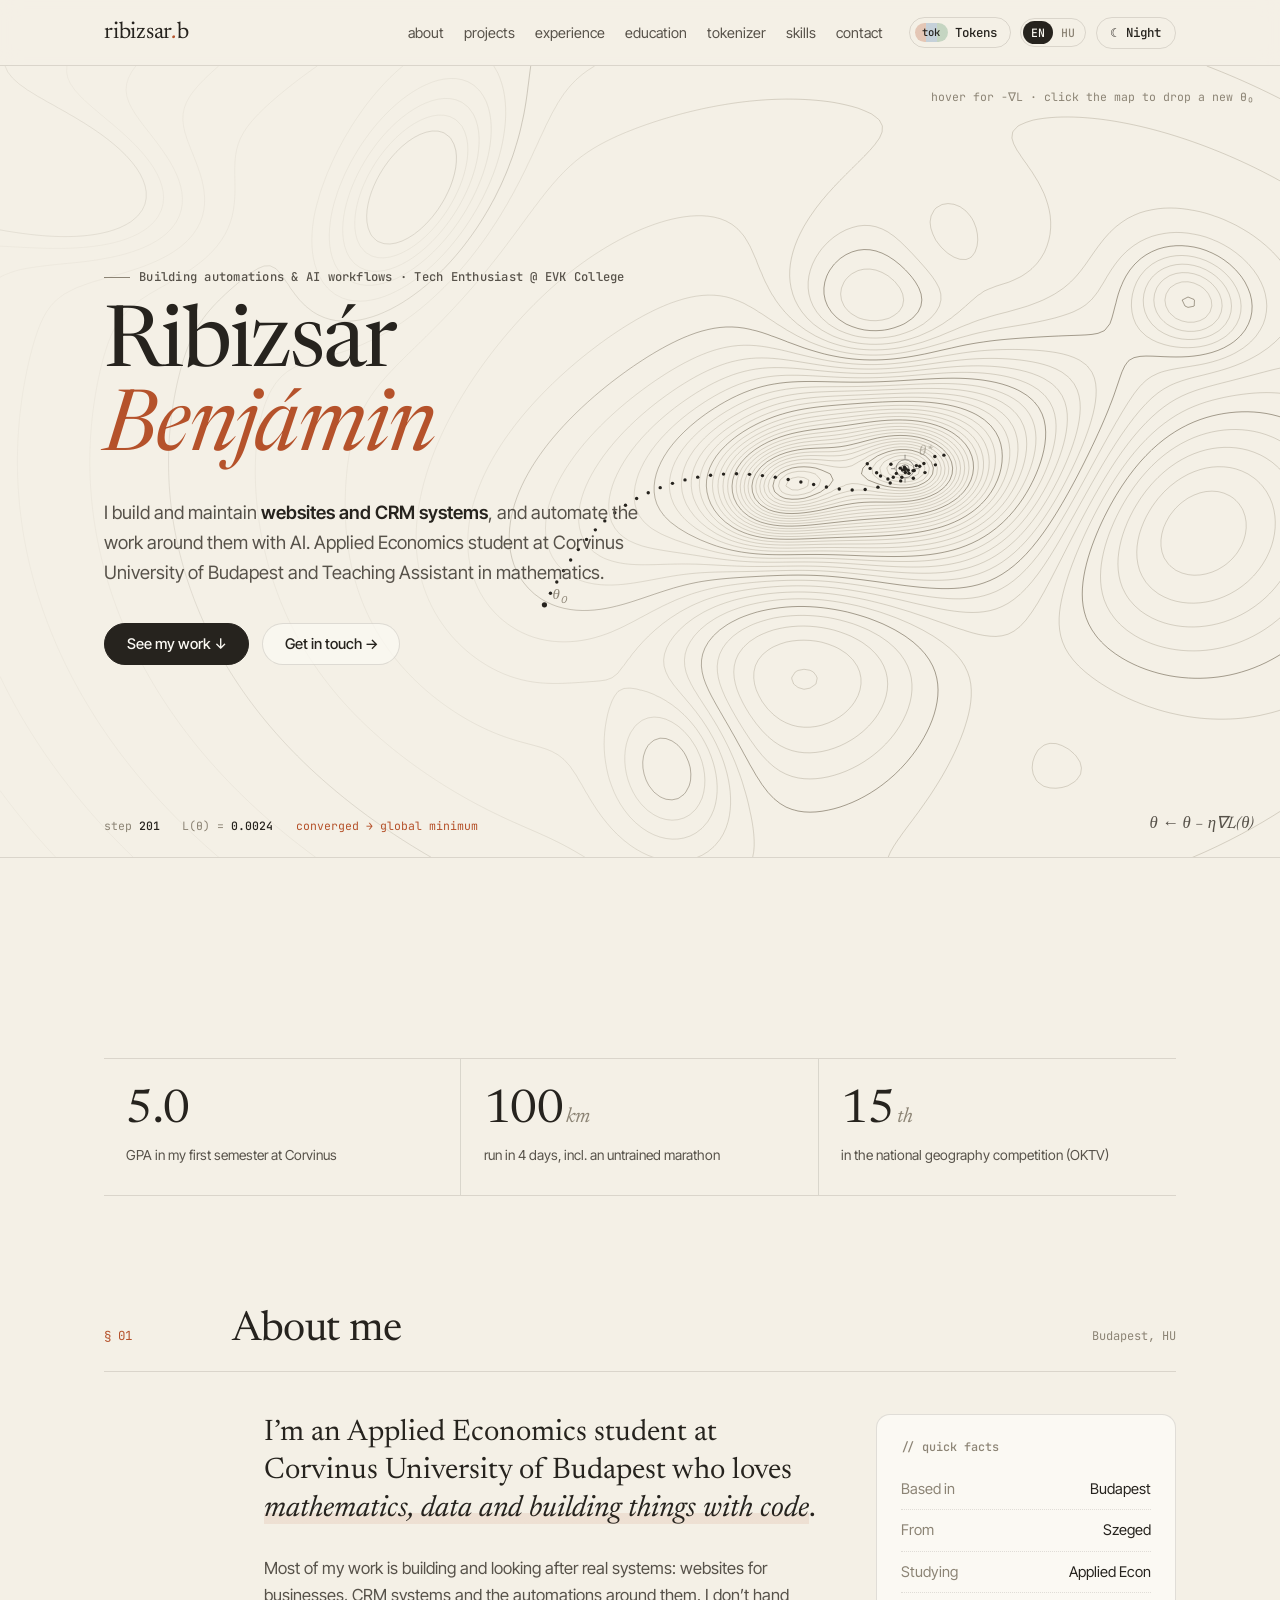
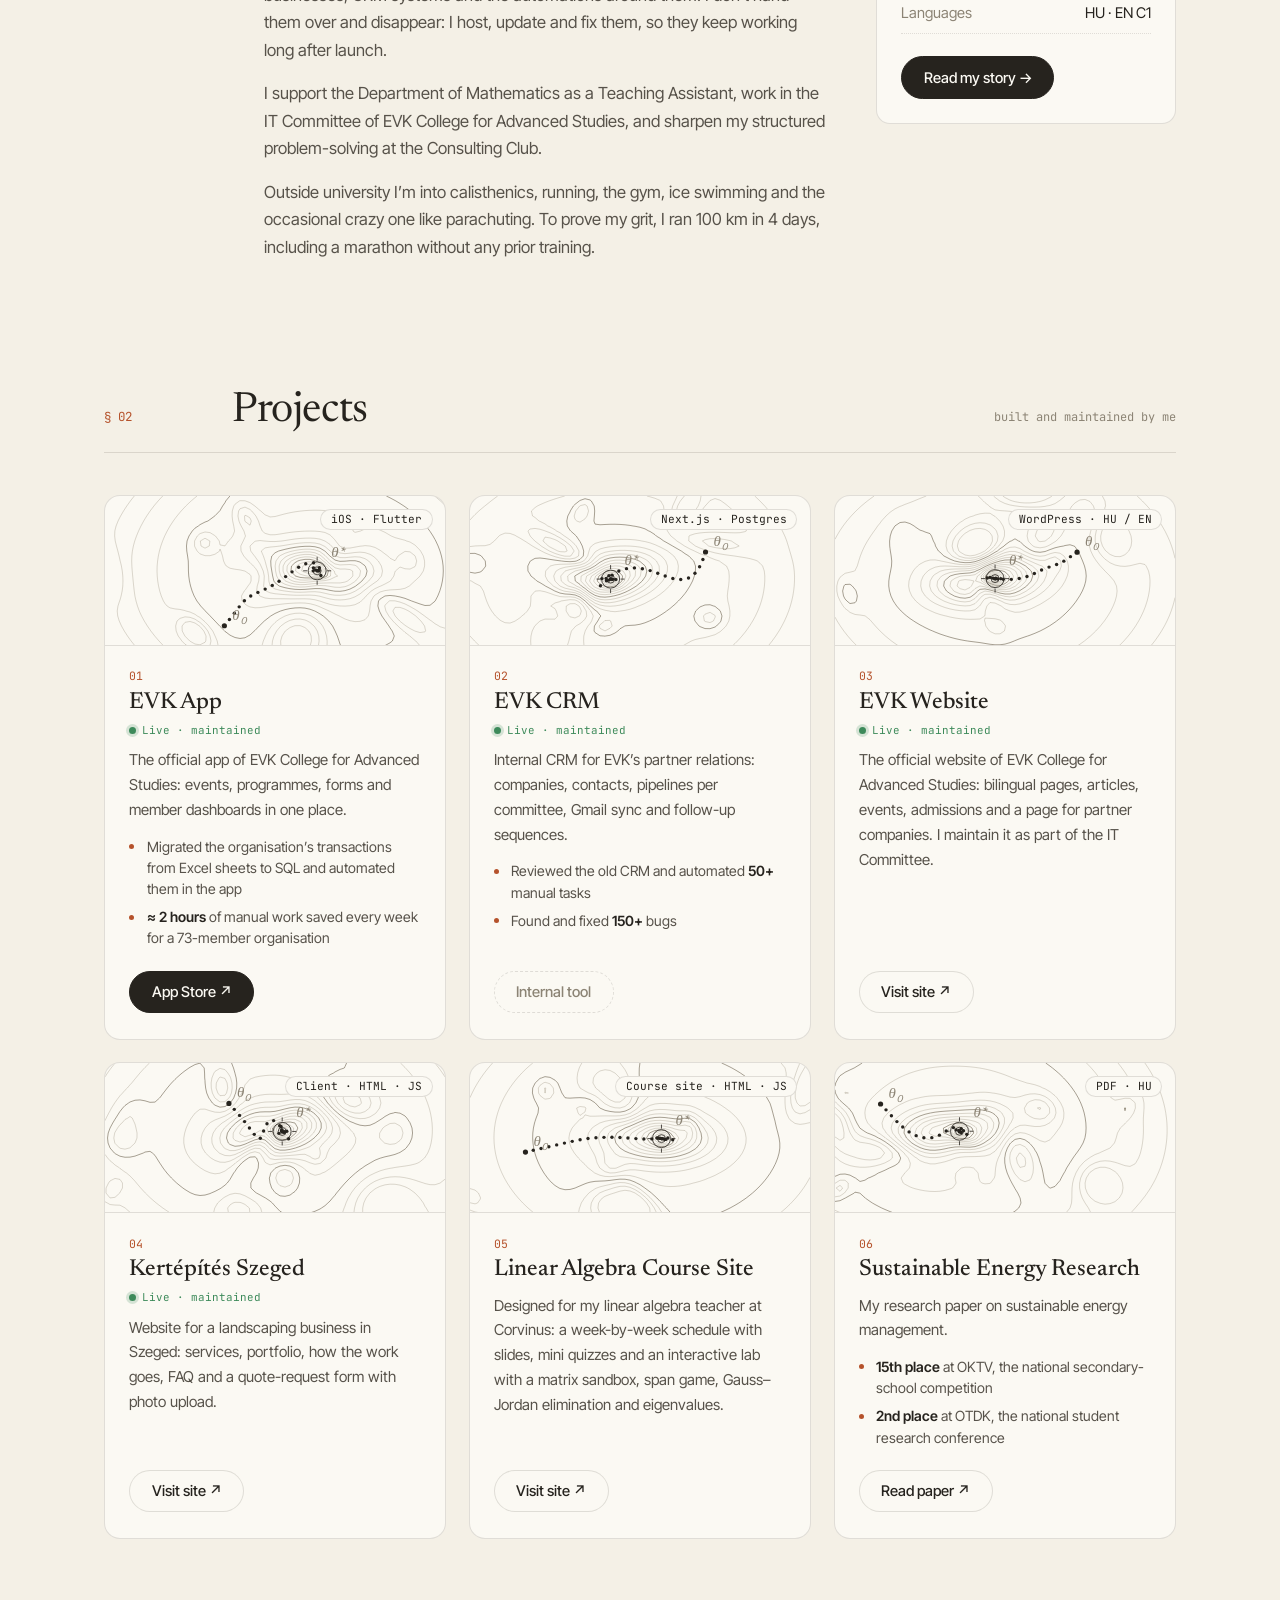
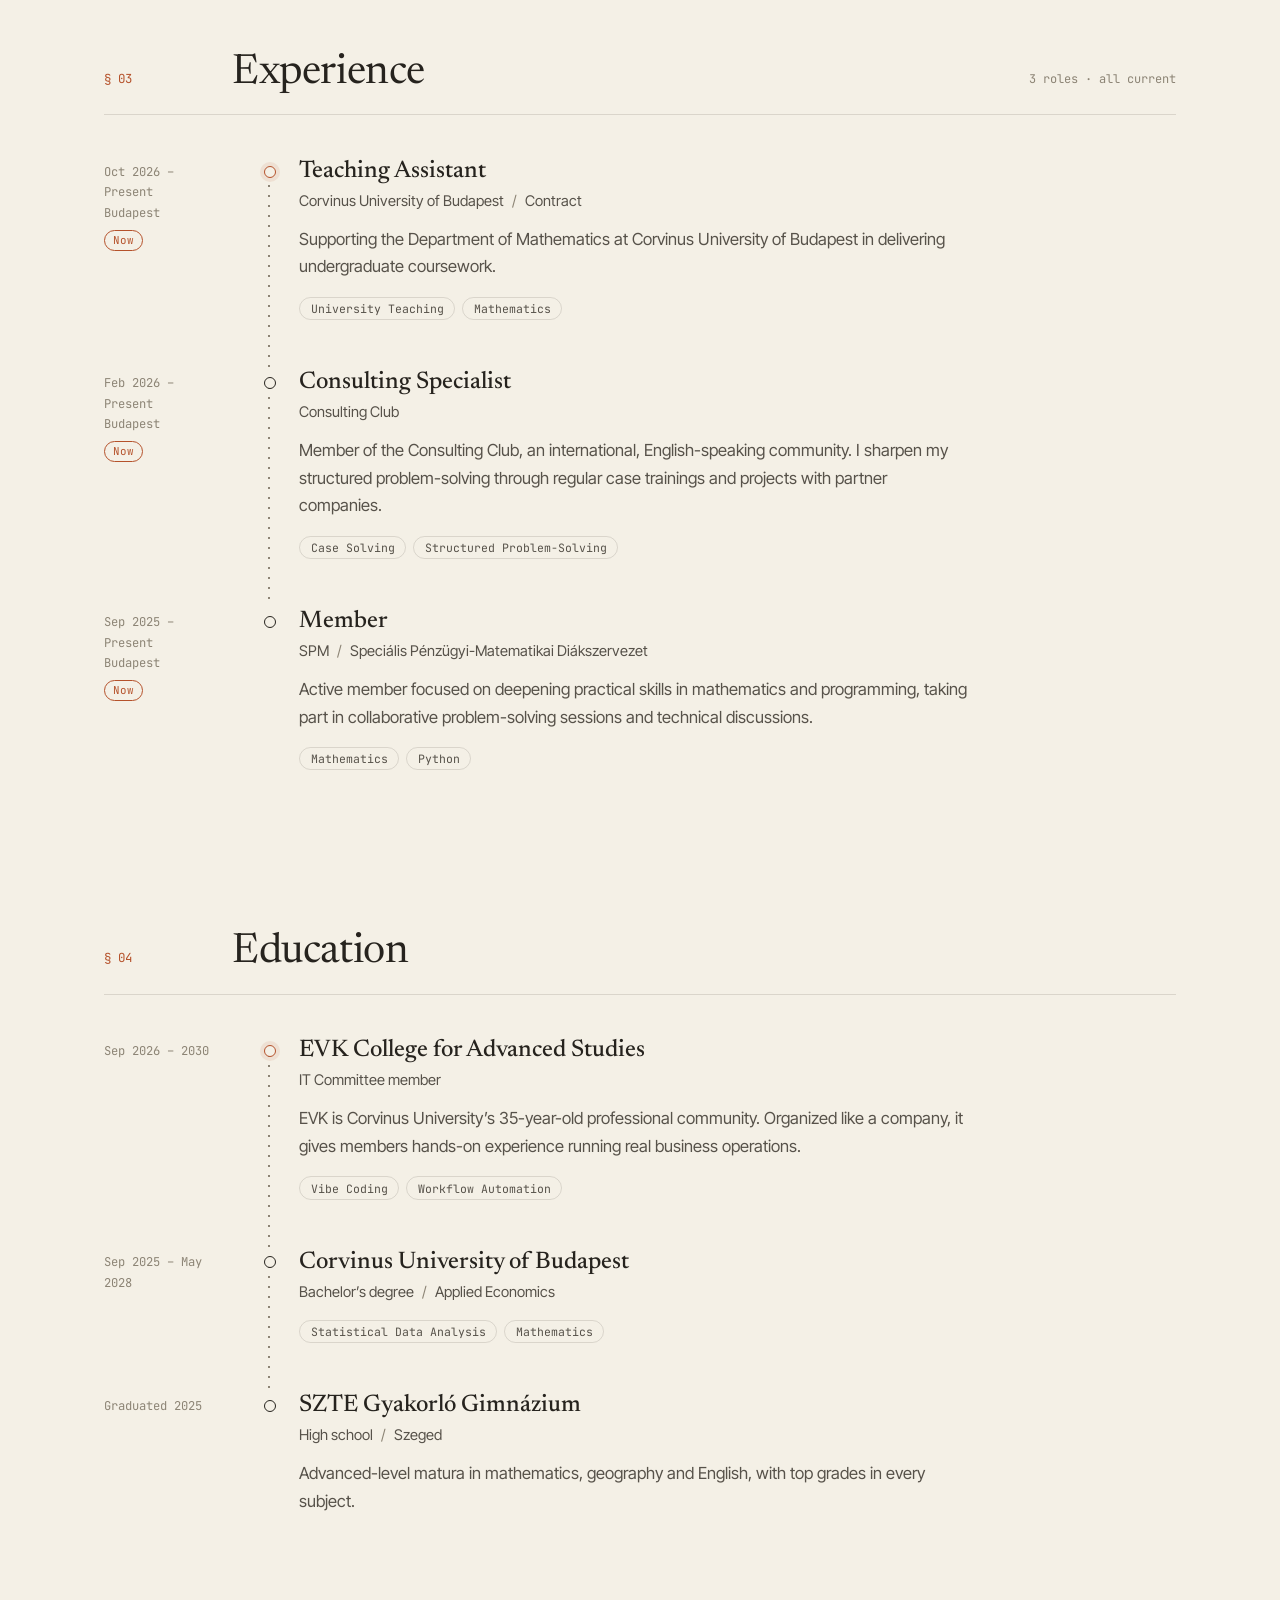
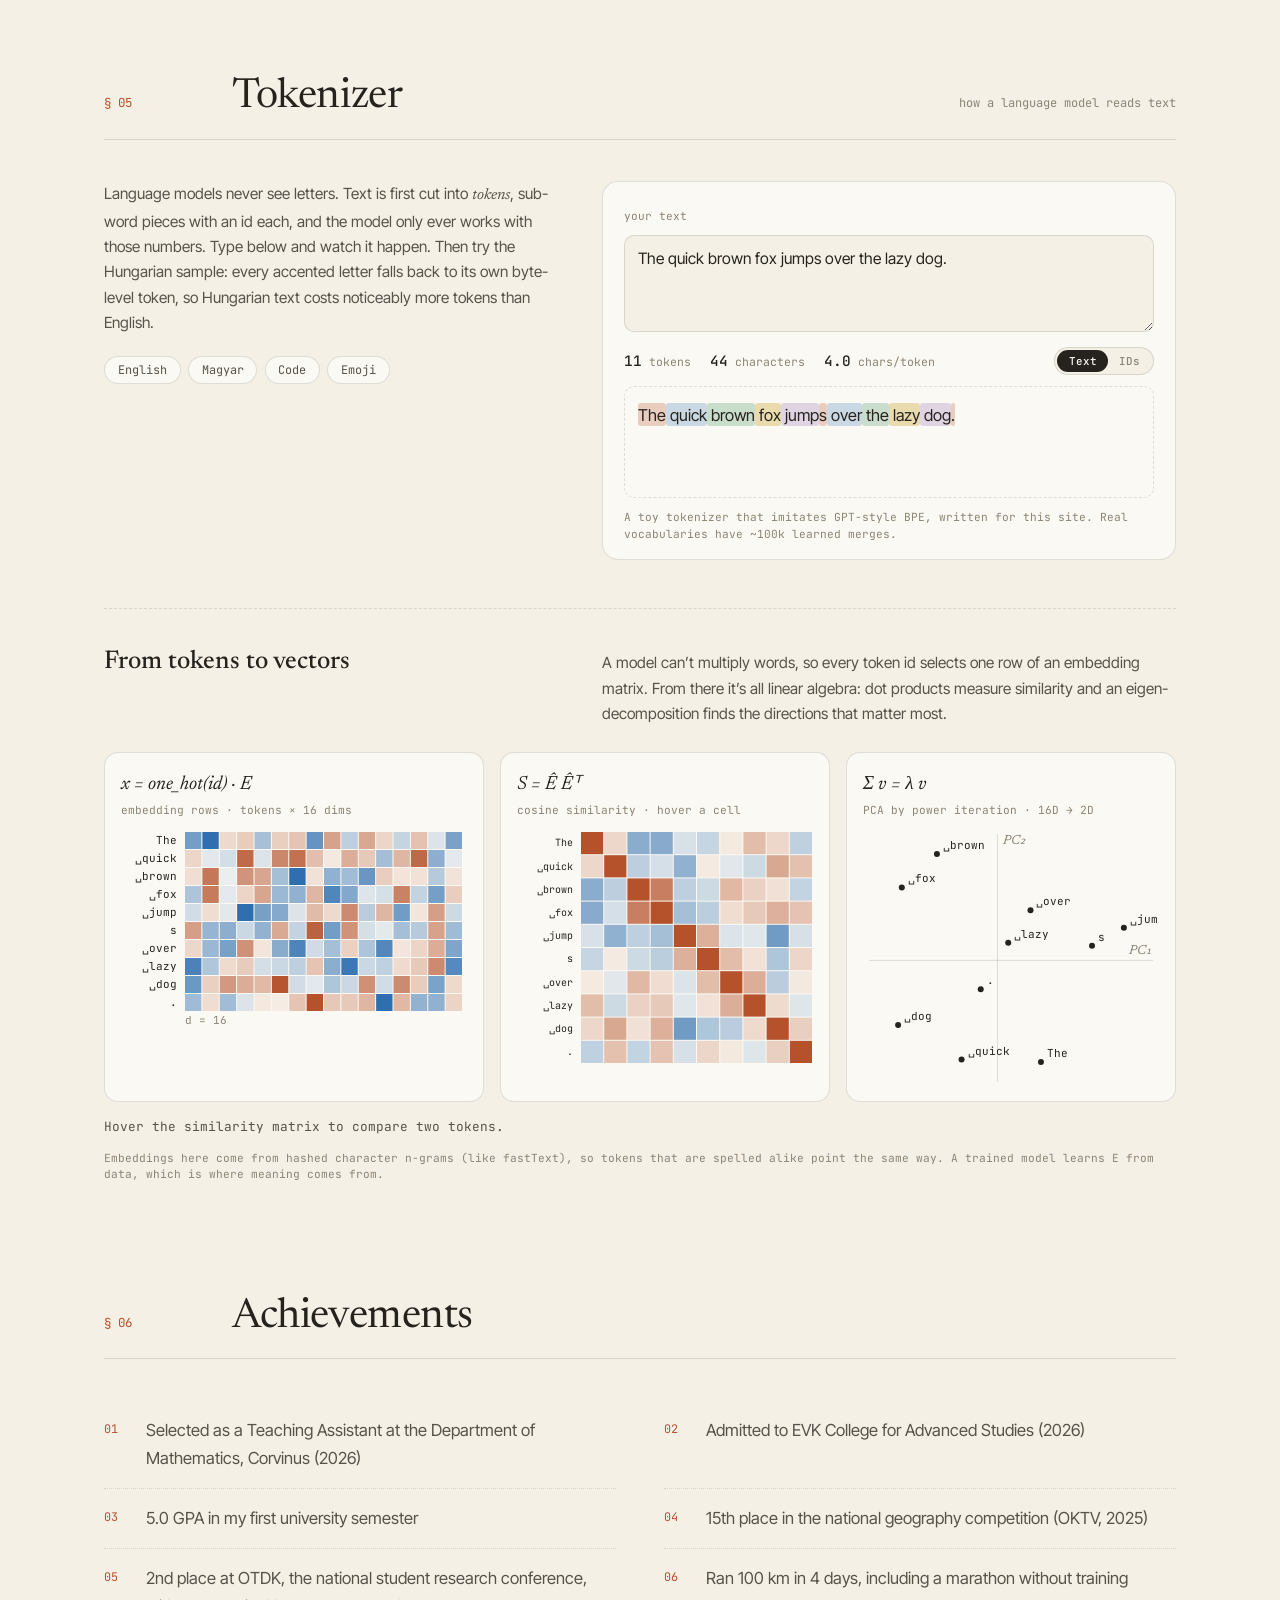
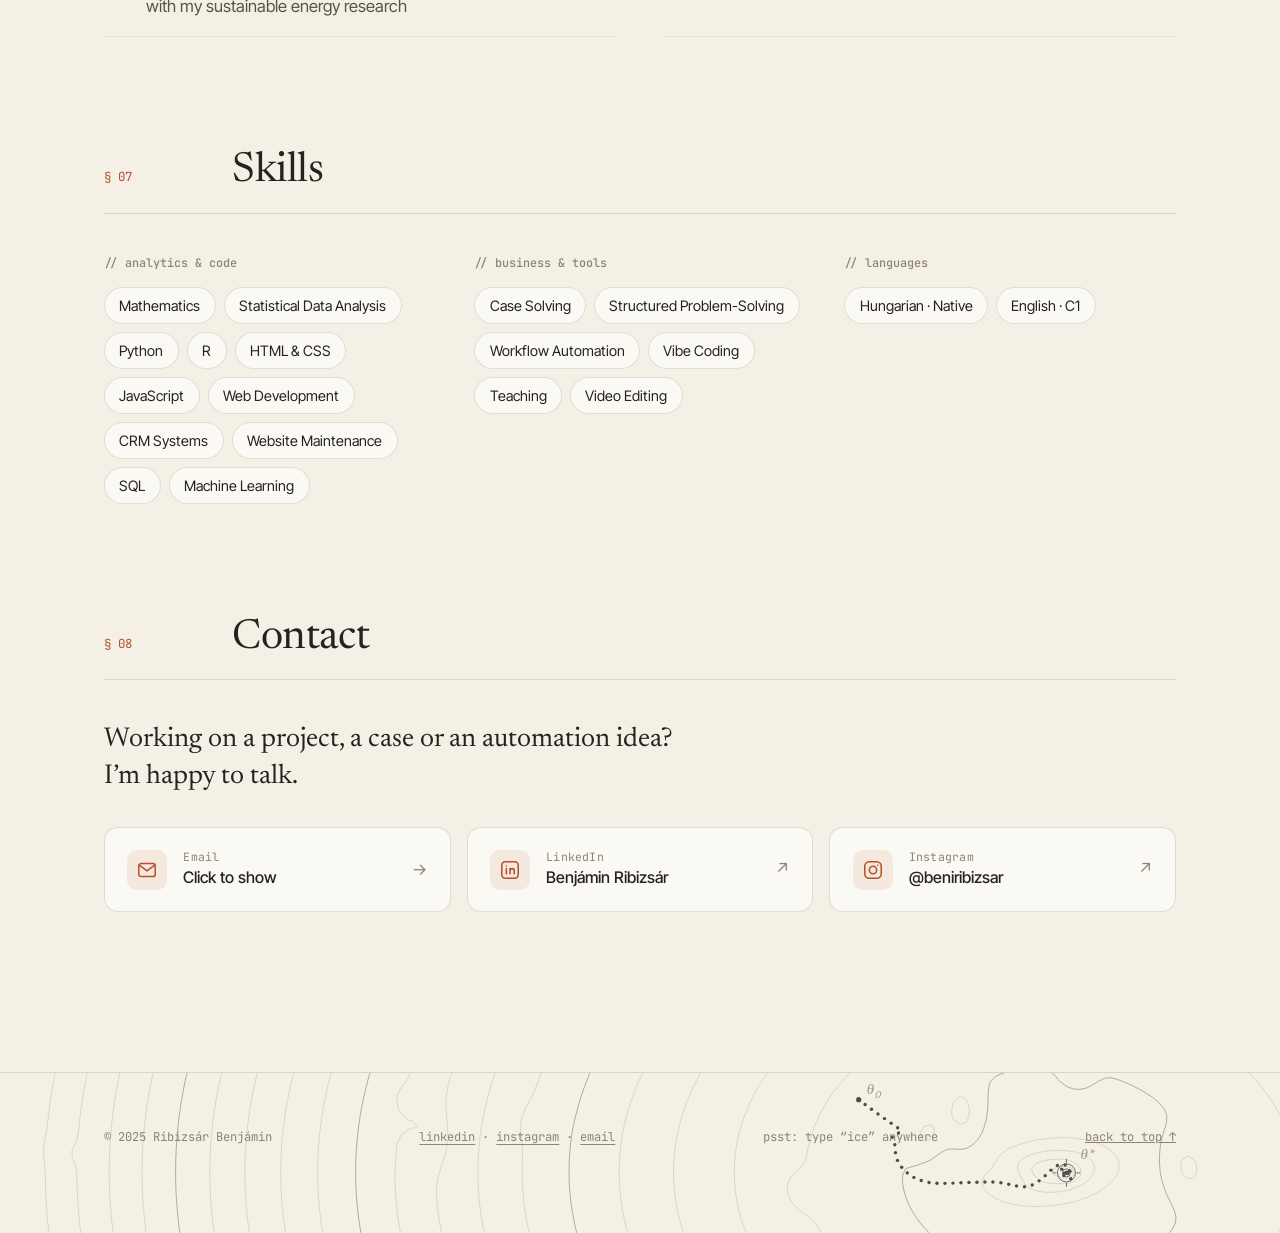
==== commit 5a178488: "Add the linear algebra course site to projects Card for magyarkuti.github.io/linear-algebra, the cou" ====
--- a/index.html
+++ b/index.html
@@ -19,7 +19,7 @@
   <link rel="preconnect" href="https://fonts.googleapis.com" />
   <link rel="preconnect" href="https://fonts.gstatic.com" crossorigin />
   <link href="https://fonts.googleapis.com/css2?family=Newsreader:ital,opsz,wght@0,6..72,400;0,6..72,500;1,6..72,400&family=Inter+Tight:wght@400;500;600&family=JetBrains+Mono:wght@400;500&display=swap" rel="stylesheet" />
-  <link rel="stylesheet" href="styles.css?v=12" />
+  <link rel="stylesheet" href="styles.css?v=13" />
 </head>
 
 <body>
@@ -199,10 +199,21 @@
         </div>
 
         <div class="project-card reveal">
+          <span class="badge">Course site · HTML · JS</span>
+          <div class="landscape" data-mode="static" data-seed="88" data-min="0.55,0.5" data-levels="18" aria-hidden="true"></div>
+          <div class="card-body">
+            <div class="index">05</div>
+            <h3>Linear Algebra Course Site</h3>
+            <p>Designed for my linear algebra teacher at Corvinus: a week-by-week schedule with slides, mini quizzes and an interactive lab with a matrix sandbox, span game, Gauss–Jordan elimination and eigenvalues.</p>
+            <a href="https://magyarkuti.github.io/linear-algebra/" class="btn btn-outline" target="_blank" rel="noopener">Visit site ↗</a>
+          </div>
+        </div>
+
+        <div class="project-card reveal">
           <span class="badge">PDF · HU</span>
           <div class="landscape" data-mode="static" data-seed="14" data-min="0.35,0.45" data-levels="18" aria-hidden="true"></div>
           <div class="card-body">
-            <div class="index">05</div>
+            <div class="index">06</div>
             <h3>Sustainable Energy Research</h3>
             <p>My research paper on sustainable energy management.</p>
             <ul class="impact">
@@ -486,9 +497,9 @@
     </div>
   </footer>
 
-  <script src="i18n.js?v=12"></script>
-  <script src="script.js?v=12"></script>
-  <script src="tokens.js?v=12"></script>
-  <script src="vec.js?v=12"></script>
+  <script src="i18n.js?v=13"></script>
+  <script src="script.js?v=13"></script>
+  <script src="tokens.js?v=13"></script>
+  <script src="vec.js?v=13"></script>
 </body>
 </html>
--- a/styles.css
+++ b/styles.css
@@ -663,7 +663,6 @@
 }
 
 .project-card { grid-column: span 2; }
-.project-card:nth-child(n+4) { grid-column: span 3; }
 
 .project-card {
   position: relative;
@@ -1353,8 +1352,7 @@
 -------------------- */
 @media (max-width: 960px) {
   .project-grid { grid-template-columns: 1fr 1fr; }
-  .project-card,
-  .project-card:nth-child(n+4) { grid-column: auto; }
+  .project-card { grid-column: auto; }
   .tok-play { grid-template-columns: 1fr; }
   .vec-head { grid-template-columns: 1fr; gap: 0.6rem; }
   .vec-grid { grid-template-columns: 1fr; }
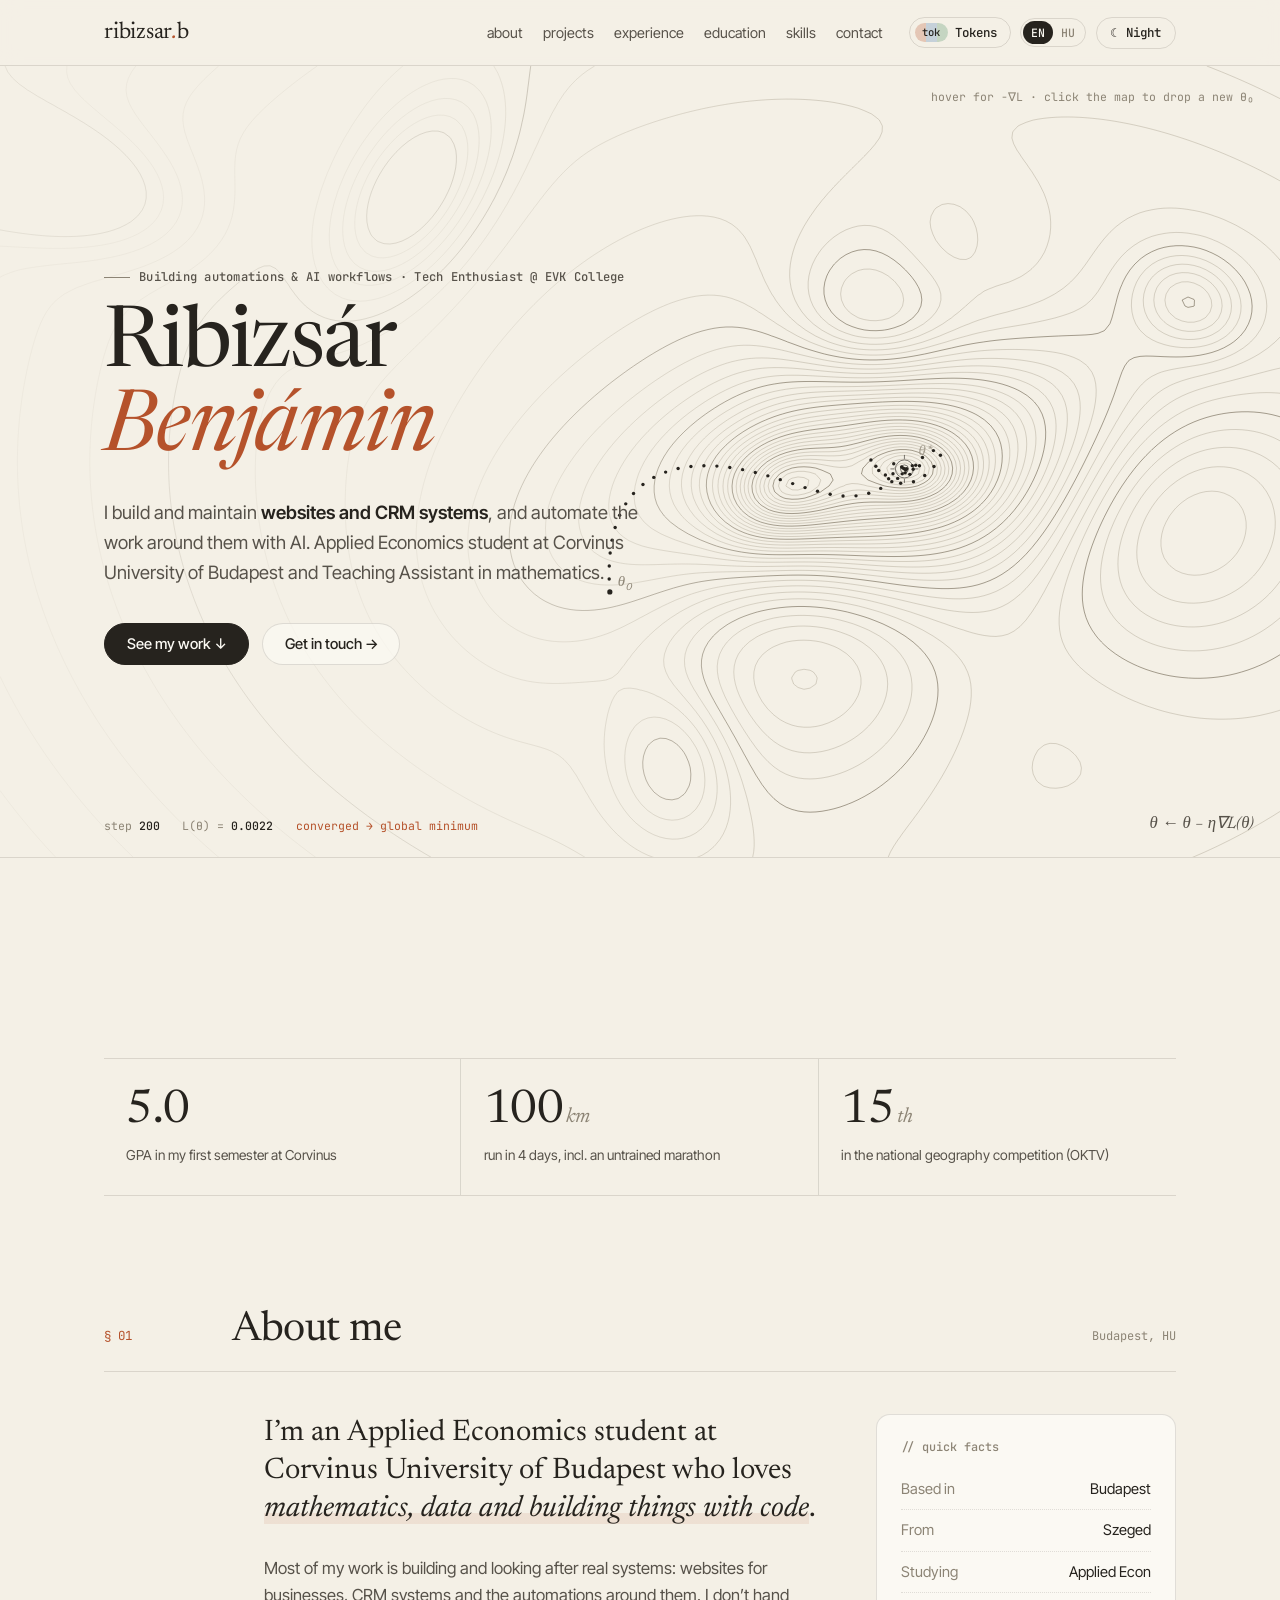
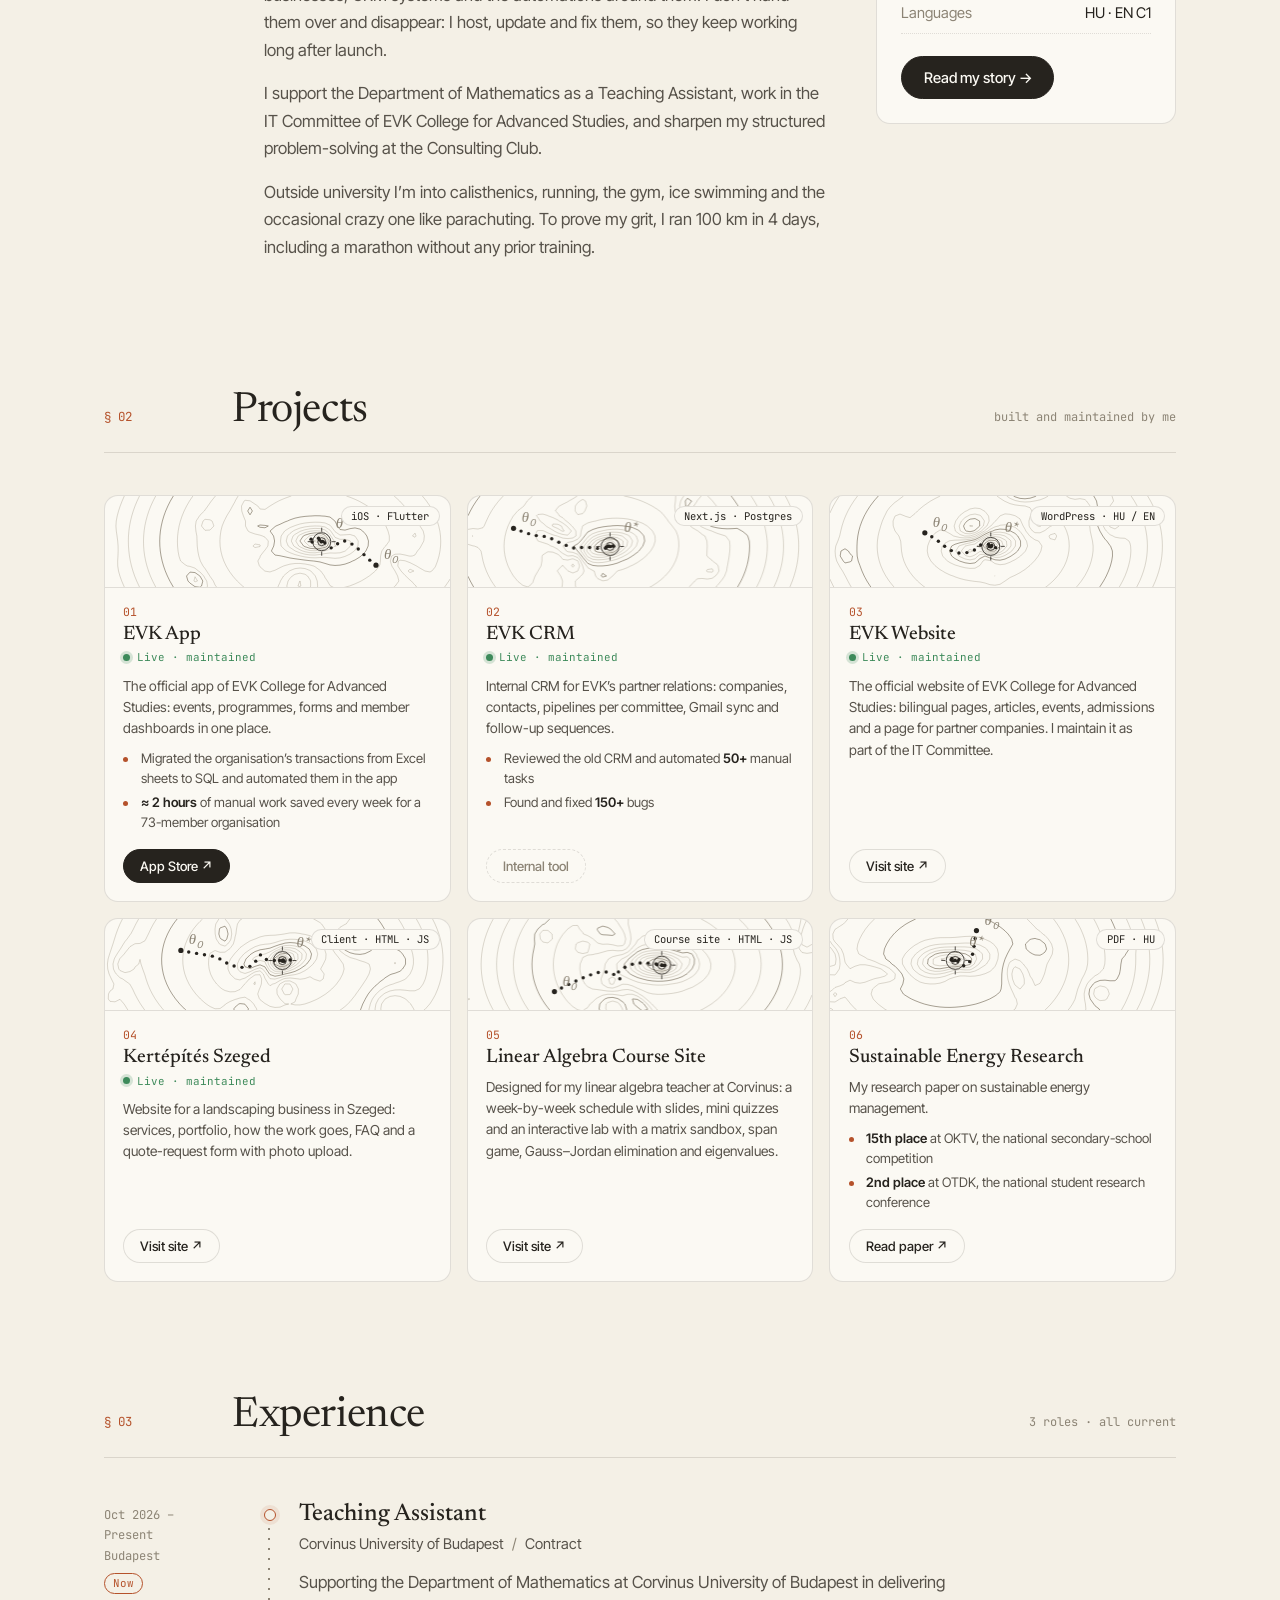
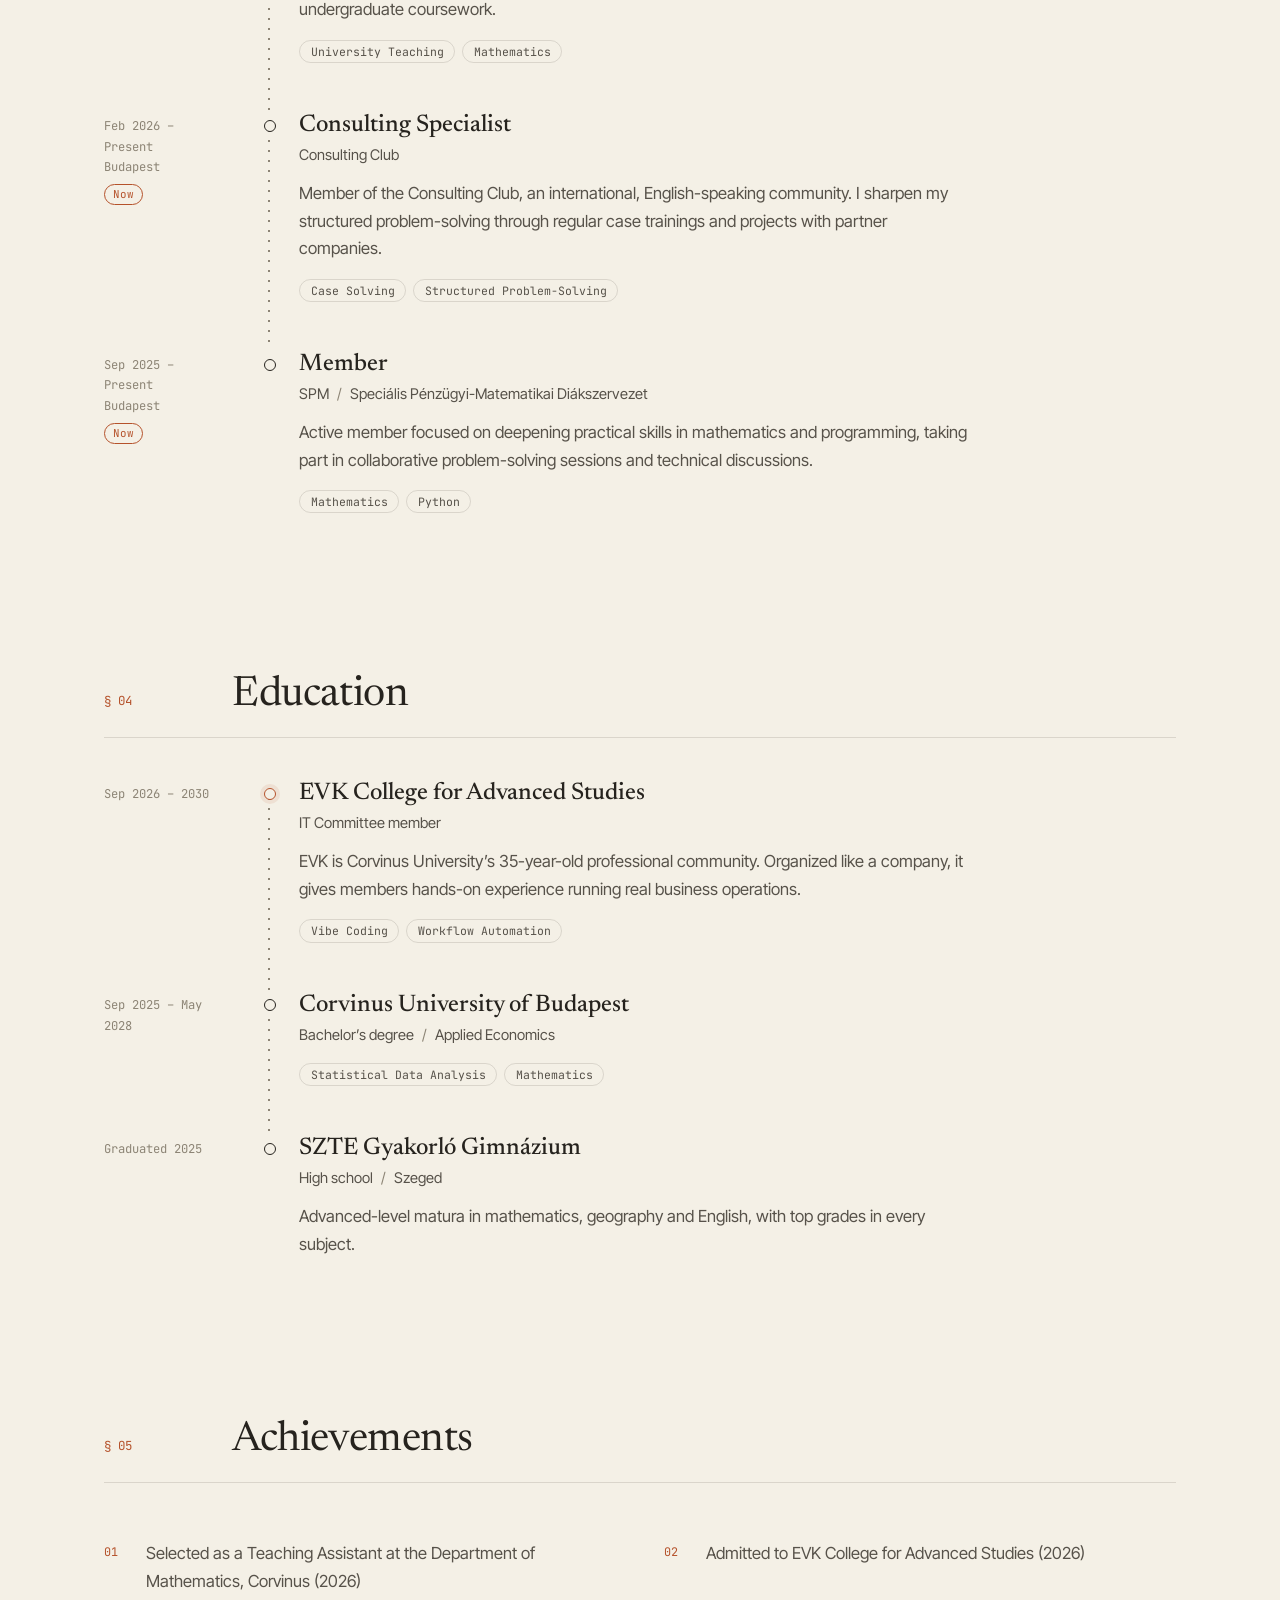
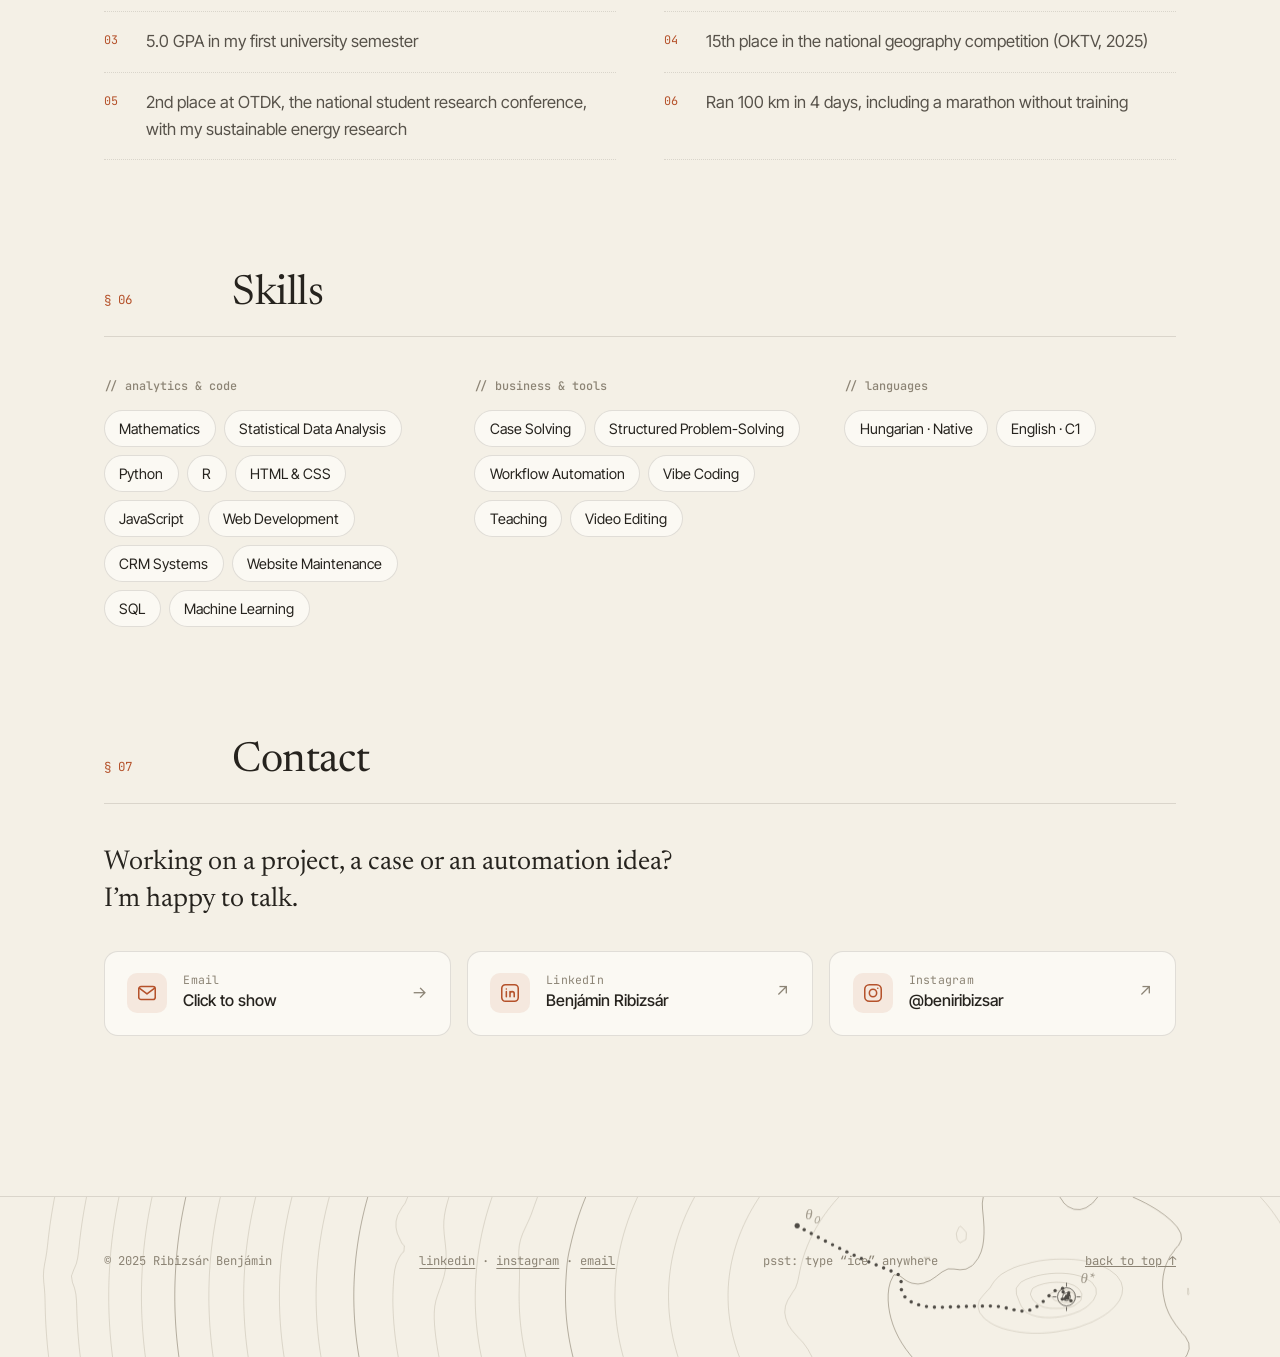
==== commit 2ca7be88: "Drop the tokenizer section, compact project cards - Removed the Tokenizer playground and the vectors" ====
--- a/index.html
+++ b/index.html
@@ -19,7 +19,7 @@
   <link rel="preconnect" href="https://fonts.googleapis.com" />
   <link rel="preconnect" href="https://fonts.gstatic.com" crossorigin />
   <link href="https://fonts.googleapis.com/css2?family=Newsreader:ital,opsz,wght@0,6..72,400;0,6..72,500;1,6..72,400&family=Inter+Tight:wght@400;500;600&family=JetBrains+Mono:wght@400;500&display=swap" rel="stylesheet" />
-  <link rel="stylesheet" href="styles.css?v=13" />
+  <link rel="stylesheet" href="styles.css?v=15" />
 </head>
 
 <body>
@@ -38,7 +38,6 @@
           <li><a href="#projects">projects</a></li>
           <li><a href="#experience">experience</a></li>
           <li><a href="#education">education</a></li>
-          <li><a href="#tokenizer">tokenizer</a></li>
           <li><a href="#skills">skills</a></li>
           <li><a href="#contact">contact</a></li>
         </ul>
@@ -329,72 +328,10 @@
       </ul>
     </section>
 
-    <!-- Tokenizer playground -->
-    <section id="tokenizer" class="reveal">
-      <div class="section-head">
-        <span class="num">§ 05</span>
-        <h2>Tokenizer</h2>
-        <span class="aside">how a language model reads text</span>
-      </div>
-      <div class="tok-play">
-        <div class="tok-play-intro">
-          <p>
-            Language models never see letters. Text is first cut into <em>tokens</em>, sub-word
-            pieces with an id each, and the model only ever works with those numbers.
-            Type below and watch it happen. Then try the Hungarian sample: every accented letter falls back to its own byte-level token,
-            so Hungarian text costs noticeably more tokens than English.
-          </p>
-          <div class="tok-samples" role="group" aria-label="Example texts">
-            <button type="button" class="tag-btn" data-sample="The quick brown fox jumps over the lazy dog.">English</button>
-            <button type="button" class="tag-btn" data-sample="Árvíztűrő tükörfúrógép: minden magyar ékezet egyetlen kifejezésben.">Magyar</button>
-            <button type="button" class="tag-btn" data-sample="def gradient_step(theta, lr=0.01):&#10;    return theta - lr * grad(theta)">Code</button>
-            <button type="button" class="tag-btn" data-sample="Coffee first ☕, then gradient descent 📉">Emoji</button>
-          </div>
-        </div>
-        <div class="tok-play-box">
-          <label class="tok-label" for="tok-input">your text</label>
-          <textarea id="tok-input" class="tok-input" rows="3" spellcheck="false">The quick brown fox jumps over the lazy dog.</textarea>
-          <div class="tok-play-bar">
-            <span><b data-stat="tokens">0</b> <span>tokens</span></span>
-            <span><b data-stat="chars">0</b> <span>characters</span></span>
-            <span><b data-stat="ratio">0</b> <span>chars/token</span></span>
-            <span class="tok-switch" role="group" aria-label="Show tokens as">
-              <button type="button" data-play-mode="text" aria-pressed="true">Text</button>
-              <button type="button" data-play-mode="ids" aria-pressed="false">IDs</button>
-            </span>
-          </div>
-          <div class="tok-out" aria-live="polite"></div>
-          <p class="tok-note">A toy tokenizer that imitates GPT-style BPE, written for this site. Real vocabularies have ~100k learned merges.</p>
-        </div>
-      </div>
-      <div class="vec-lab">
-        <div class="vec-head">
-          <h3>From tokens to vectors</h3>
-          <p>A model can’t multiply words, so every token id selects one row of an embedding matrix. From there it’s all linear algebra: dot products measure similarity and an eigen-decomposition finds the directions that matter most.</p>
-        </div>
-        <div class="vec-grid">
-          <figure class="vec-card">
-            <figcaption><span class="math">x = one_hot(id) · E</span><span class="k">embedding rows · tokens × 16 dims</span></figcaption>
-            <canvas data-vec="E" aria-label="Embedding matrix heatmap"></canvas>
-          </figure>
-          <figure class="vec-card">
-            <figcaption><span class="math">S = Ê Êᵀ</span><span class="k">cosine similarity · hover a cell</span></figcaption>
-            <canvas data-vec="S" aria-label="Cosine similarity matrix"></canvas>
-          </figure>
-          <figure class="vec-card">
-            <figcaption><span class="math">Σ v = λ v</span><span class="k">PCA by power iteration · 16D → 2D</span></figcaption>
-            <canvas data-vec="P" aria-label="Tokens projected onto the first two principal components"></canvas>
-          </figure>
-        </div>
-        <p class="vec-readout" data-vec-readout aria-live="polite"></p>
-        <p class="tok-note">Embeddings here come from hashed character n-grams (like fastText), so tokens that are spelled alike point the same way. A trained model learns E from data, which is where meaning comes from.</p>
-      </div>
-    </section>
-
     <!-- Achievements -->
     <section id="achievements" class="reveal">
       <div class="section-head">
-        <span class="num">§ 06</span>
+        <span class="num">§ 05</span>
         <h2>Achievements</h2>
       </div>
       <ul class="checklist">
@@ -410,7 +347,7 @@
     <!-- Skills -->
     <section id="skills" class="reveal">
       <div class="section-head">
-        <span class="num">§ 07</span>
+        <span class="num">§ 06</span>
         <h2>Skills</h2>
       </div>
       <div class="skills-wrap">
@@ -454,7 +391,7 @@
     <!-- Contact -->
     <section id="contact" class="reveal">
       <div class="section-head">
-        <span class="num">§ 08</span>
+        <span class="num">§ 07</span>
         <h2>Contact</h2>
       </div>
       <div class="contact">
@@ -497,9 +434,8 @@
     </div>
   </footer>
 
-  <script src="i18n.js?v=13"></script>
-  <script src="script.js?v=13"></script>
-  <script src="tokens.js?v=13"></script>
-  <script src="vec.js?v=13"></script>
+  <script src="i18n.js?v=15"></script>
+  <script src="script.js?v=15"></script>
+  <script src="tokens.js?v=15"></script>
 </body>
 </html>
--- a/styles.css
+++ b/styles.css
@@ -659,7 +659,7 @@
 .project-grid {
   display: grid;
   grid-template-columns: repeat(6, 1fr);
-  gap: 1.4rem;
+  gap: 1rem;
 }
 
 .project-card { grid-column: span 2; }
@@ -668,7 +668,7 @@
   position: relative;
   background: var(--paper);
   border: 1px solid var(--line);
-  border-radius: 16px;
+  border-radius: 14px;
   overflow: hidden;
   display: flex;
   flex-direction: column;
@@ -682,12 +682,12 @@
 
 .project-card .landscape {
   position: relative;
-  height: 150px;
+  height: 92px;
   border-bottom: 1px solid var(--line);
 }
 
 .card-body {
-  padding: 1.4rem 1.5rem 1.6rem;
+  padding: 1rem 1.15rem 1.15rem;
   display: flex;
   flex-direction: column;
   flex: 1;
@@ -701,100 +701,36 @@
 .project-card h3 {
   font-family: var(--font-display);
   font-weight: 400;
-  font-size: 1.45rem;
+  font-size: 1.22rem;
   line-height: 1.2;
   font-weight: 500;
-  margin: 0.35rem 0 0.6rem;
+  margin: 0.25rem 0 0.45rem;
 }
 
 .project-card p {
   color: var(--ink-soft);
-  font-size: 0.94rem;
-  margin-bottom: 1.4rem;
+  font-size: 0.86rem;
+  line-height: 1.55;
+  margin-bottom: 1rem;
   flex: 1;
 }
 
-.project-card .btn { align-self: flex-start; }
+.project-card .btn { align-self: flex-start; font-size: 0.82rem; padding: 0.5rem 1rem; }
 
 .btn-static,
 .btn-static:hover { cursor: default; transform: none; background: transparent; color: var(--ink-faint); border-style: dashed; border-color: var(--line); }
 
 .badge {
   position: absolute;
-  top: 0.8rem;
-  right: 0.8rem;
+  top: 0.6rem;
+  right: 0.6rem;
   z-index: 2;
-  font: 0.7rem var(--font-mono);
+  font: 0.66rem var(--font-mono);
   background: var(--paper);
   border: 1px solid var(--line);
   border-radius: 999px;
   padding: 0.15rem 0.6rem;
 }
-
-/* --------------------
-   VECTOR LAB (under the tokenizer)
--------------------- */
-.vec-lab {
-  margin-top: 3rem;
-  padding-top: 2.4rem;
-  border-top: 1px dashed var(--line);
-}
-
-.vec-head {
-  display: grid;
-  grid-template-columns: 1fr 1.25fr;
-  gap: 2.4rem;
-  align-items: baseline;
-  margin-bottom: 1.6rem;
-}
-
-.vec-head h3 {
-  font-family: var(--font-display);
-  font-weight: 500;
-  font-size: 1.6rem;
-  line-height: 1.2;
-}
-
-.vec-head p { color: var(--ink-soft); font-size: 0.96rem; }
-
-.vec-grid {
-  display: grid;
-  grid-template-columns: 1.15fr 1fr 1fr;
-  gap: 1rem;
-}
-
-.vec-card {
-  background: var(--paper);
-  border: 1px solid var(--line);
-  border-radius: 14px;
-  padding: 1rem 1rem 0.8rem;
-  min-width: 0;
-}
-
-.vec-card figcaption {
-  display: flex;
-  flex-direction: column;
-  gap: 0.15rem;
-  margin-bottom: 0.7rem;
-}
-
-.vec-card .math { font-size: 1.2rem; color: var(--ink); }
-.vec-card .k { font: 0.7rem var(--font-mono); color: var(--ink-faint); }
-
-.vec-card canvas {
-  display: block;
-  width: 100%;
-  height: 260px;
-}
-
-.vec-readout {
-  margin-top: 1rem;
-  min-height: 1.6em;
-  font: 0.8rem var(--font-mono);
-  color: var(--ink-soft);
-}
-
-.vec-readout b { color: var(--ink); font-weight: 500; }
 
 /* --------------------
    ACHIEVEMENTS
@@ -1012,15 +948,15 @@
 /* Impact bullets on project cards */
 .impact {
   list-style: none;
-  margin: -0.6rem 0 1.4rem;
+  margin: -0.4rem 0 1rem;
   display: grid;
-  gap: 0.45rem;
+  gap: 0.3rem;
 }
 
 .impact li {
   position: relative;
   padding-left: 1.1rem;
-  font-size: 0.88rem;
+  font-size: 0.82rem;
   color: var(--ink-soft);
   line-height: 1.5;
 }
@@ -1133,13 +1069,11 @@
 }
 
 /* ID mode: show the numbers the model actually receives */
-.tok-ids .tok-wrap .tok,
-.tok-play.show-ids .tok {
+.tok-ids .tok-wrap .tok {
   font-size: 0;
 }
 
-.tok-ids .tok-wrap .tok::after,
-.tok-play.show-ids .tok::after {
+.tok-ids .tok-wrap .tok::after {
   content: attr(data-id);
   font: 500 0.68rem/1.9 var(--font-mono);
   color: var(--ink);
@@ -1180,81 +1114,6 @@
 
 .tok-switch button[aria-pressed="true"] { background: var(--ink); color: var(--paper); }
 
-/* Playground */
-.tok-play {
-  display: grid;
-  grid-template-columns: 1fr 1.25fr;
-  gap: 2.4rem;
-  align-items: start;
-}
-
-.tok-play-intro p { color: var(--ink-soft); font-size: 0.96rem; margin-bottom: 1.3rem; }
-
-.tok-samples { display: flex; flex-wrap: wrap; gap: 0.45rem; margin-bottom: 1.6rem; }
-
-.tag-btn {
-  font: 0.74rem var(--font-mono);
-  color: var(--ink-soft);
-  background: var(--paper);
-  border: 1px solid var(--line);
-  border-radius: 999px;
-  padding: 0.3rem 0.8rem;
-  cursor: pointer;
-  transition: border-color 0.2s, color 0.2s;
-}
-
-.tag-btn:hover { border-color: var(--accent); color: var(--accent); }
-
-.tok-play-box {
-  background: var(--paper);
-  border: 1px solid var(--line);
-  border-radius: 16px;
-  padding: 1.2rem 1.3rem 1rem;
-}
-
-.tok-label { font: 0.7rem var(--font-mono); color: var(--ink-faint); }
-
-.tok-input {
-  display: block;
-  width: 100%;
-  margin-top: 0.4rem;
-  font: 0.98rem/1.55 var(--font-body);
-  color: var(--ink);
-  background: var(--bg);
-  border: 1px solid var(--line);
-  border-radius: 10px;
-  padding: 0.7rem 0.85rem;
-  resize: vertical;
-}
-
-.tok-input:focus { outline: none; border-color: var(--accent); }
-
-.tok-play-bar {
-  display: flex;
-  flex-wrap: wrap;
-  align-items: center;
-  gap: 0.4rem 1.2rem;
-  margin: 0.9rem 0 0.7rem;
-  font: 0.72rem var(--font-mono);
-  color: var(--ink-faint);
-}
-
-.tok-play-bar b { color: var(--ink); font-weight: 500; font-size: 0.9rem; }
-.tok-play-bar .tok-switch { margin-left: auto; }
-
-.tok-out {
-  min-height: 7rem;
-  font: 1.02rem/2 var(--font-body);
-  white-space: pre-wrap;
-  overflow-wrap: anywhere;
-  padding: 0.7rem 0.85rem;
-  border: 1px dashed var(--line);
-  border-radius: 10px;
-}
-
-.tok-out .tok { padding: 0.1rem 0; }
-
-.tok-note { margin-top: 0.7rem; font: 0.7rem/1.5 var(--font-mono); color: var(--ink-faint); }
 
 .tok-panel {
   position: fixed;
@@ -1353,10 +1212,6 @@
 @media (max-width: 960px) {
   .project-grid { grid-template-columns: 1fr 1fr; }
   .project-card { grid-column: auto; }
-  .tok-play { grid-template-columns: 1fr; }
-  .vec-head { grid-template-columns: 1fr; gap: 0.6rem; }
-  .vec-grid { grid-template-columns: 1fr; }
-  .vec-card canvas { height: 240px; }
   .gallery { grid-template-columns: 1fr 1fr; }
   .about-grid { grid-template-columns: 1fr; }
   .about-grid > div { grid-column: auto; }
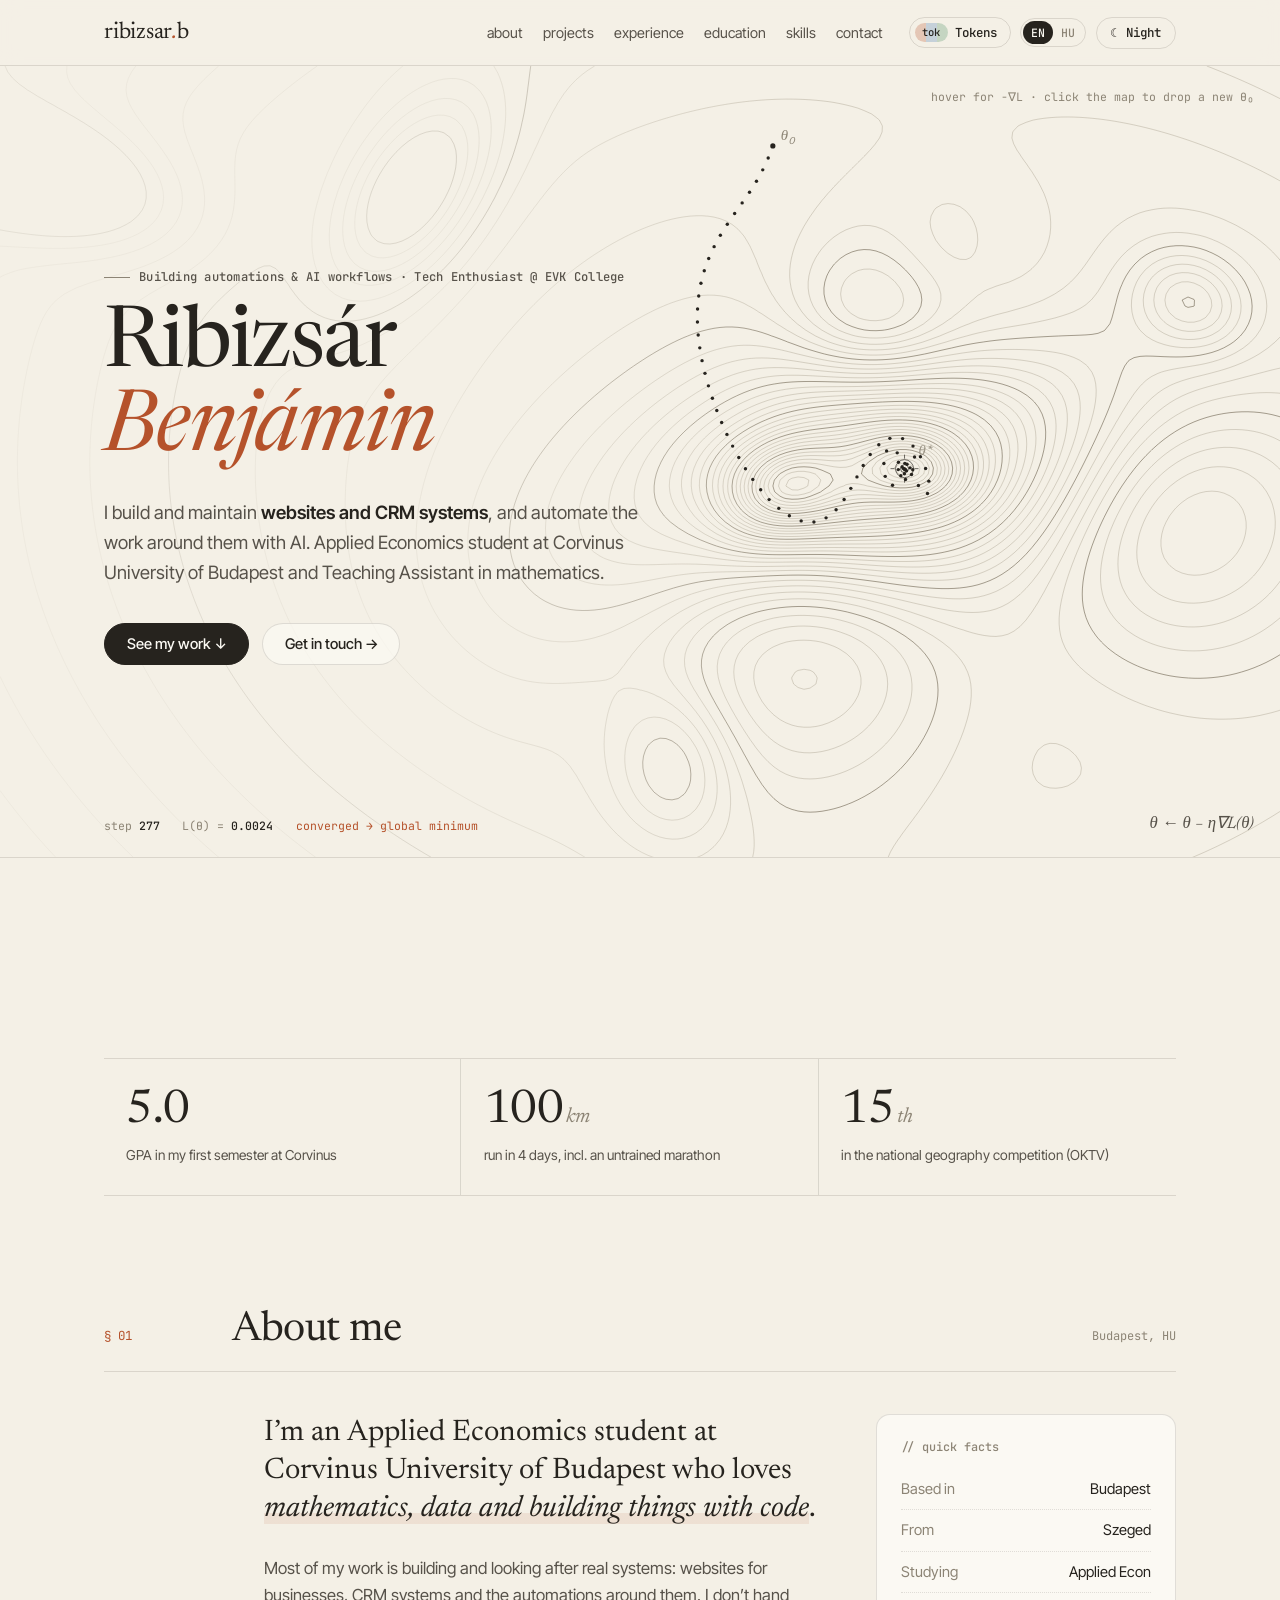
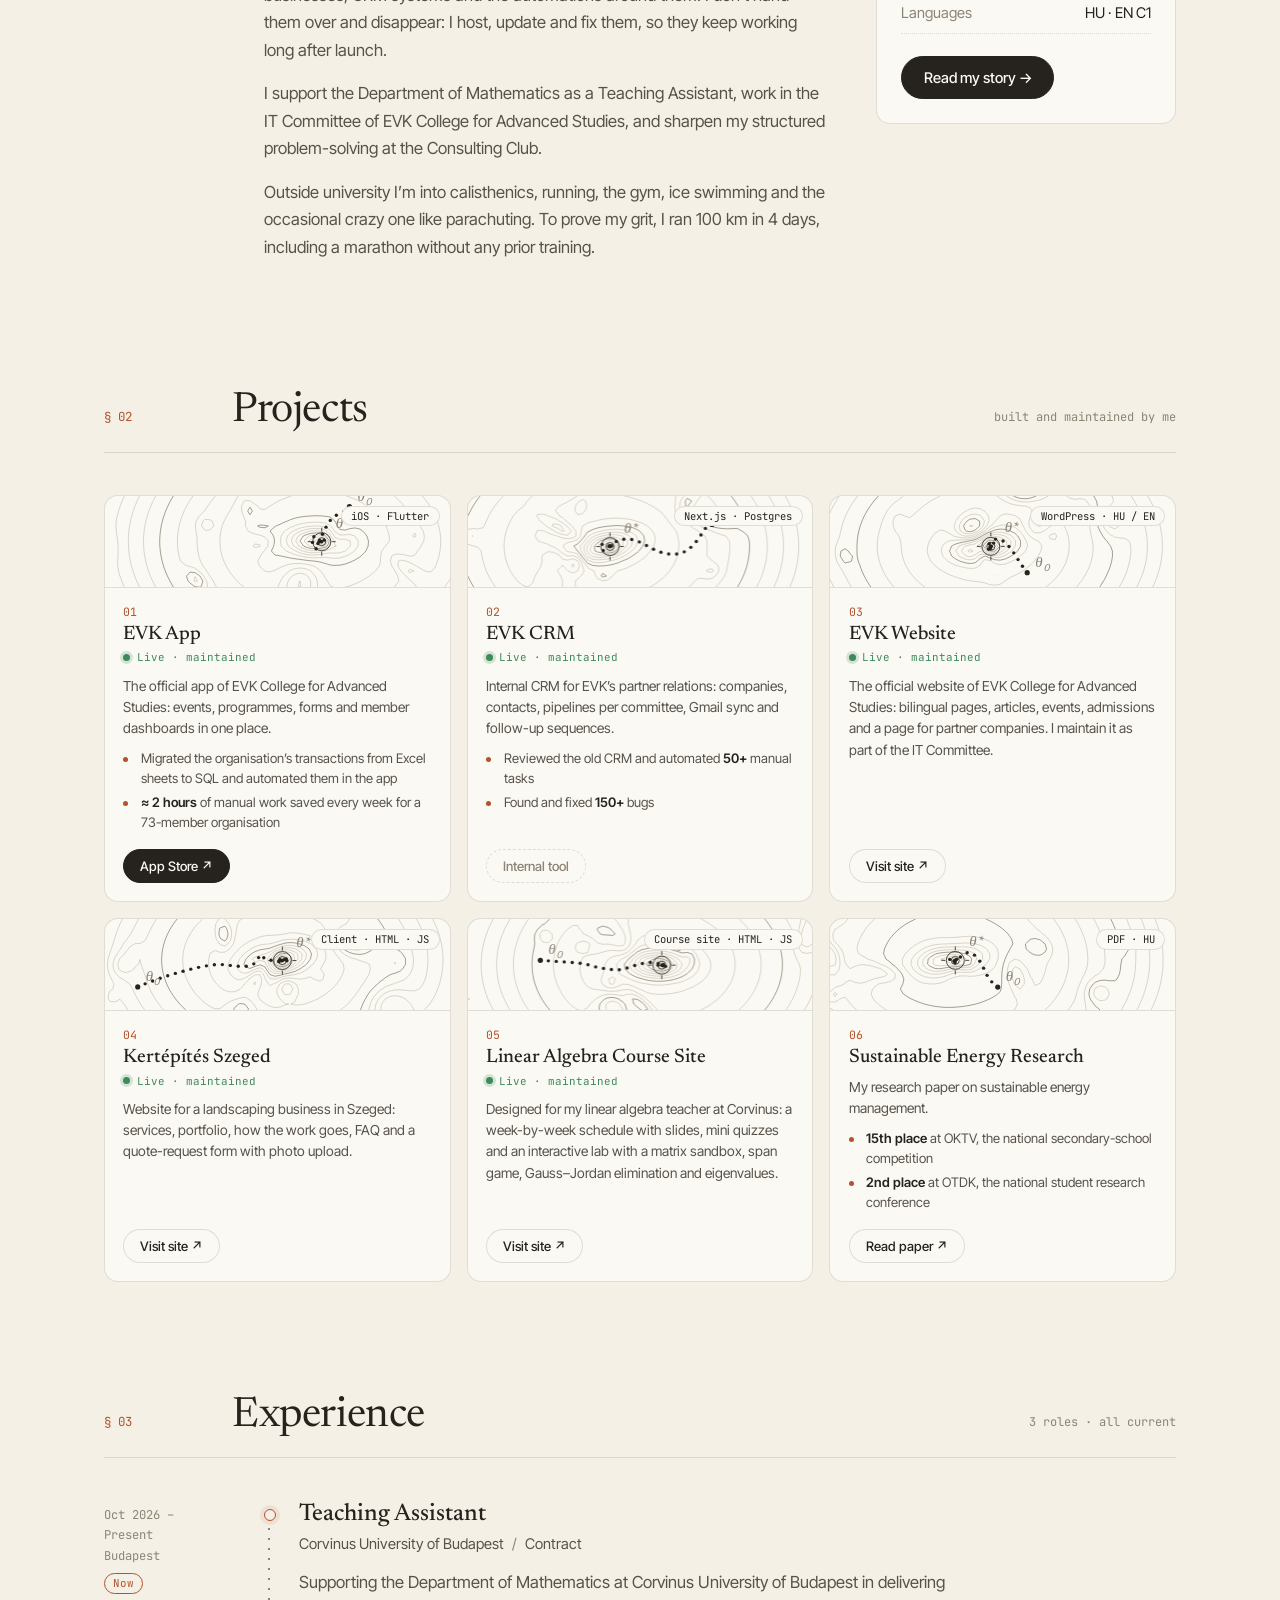
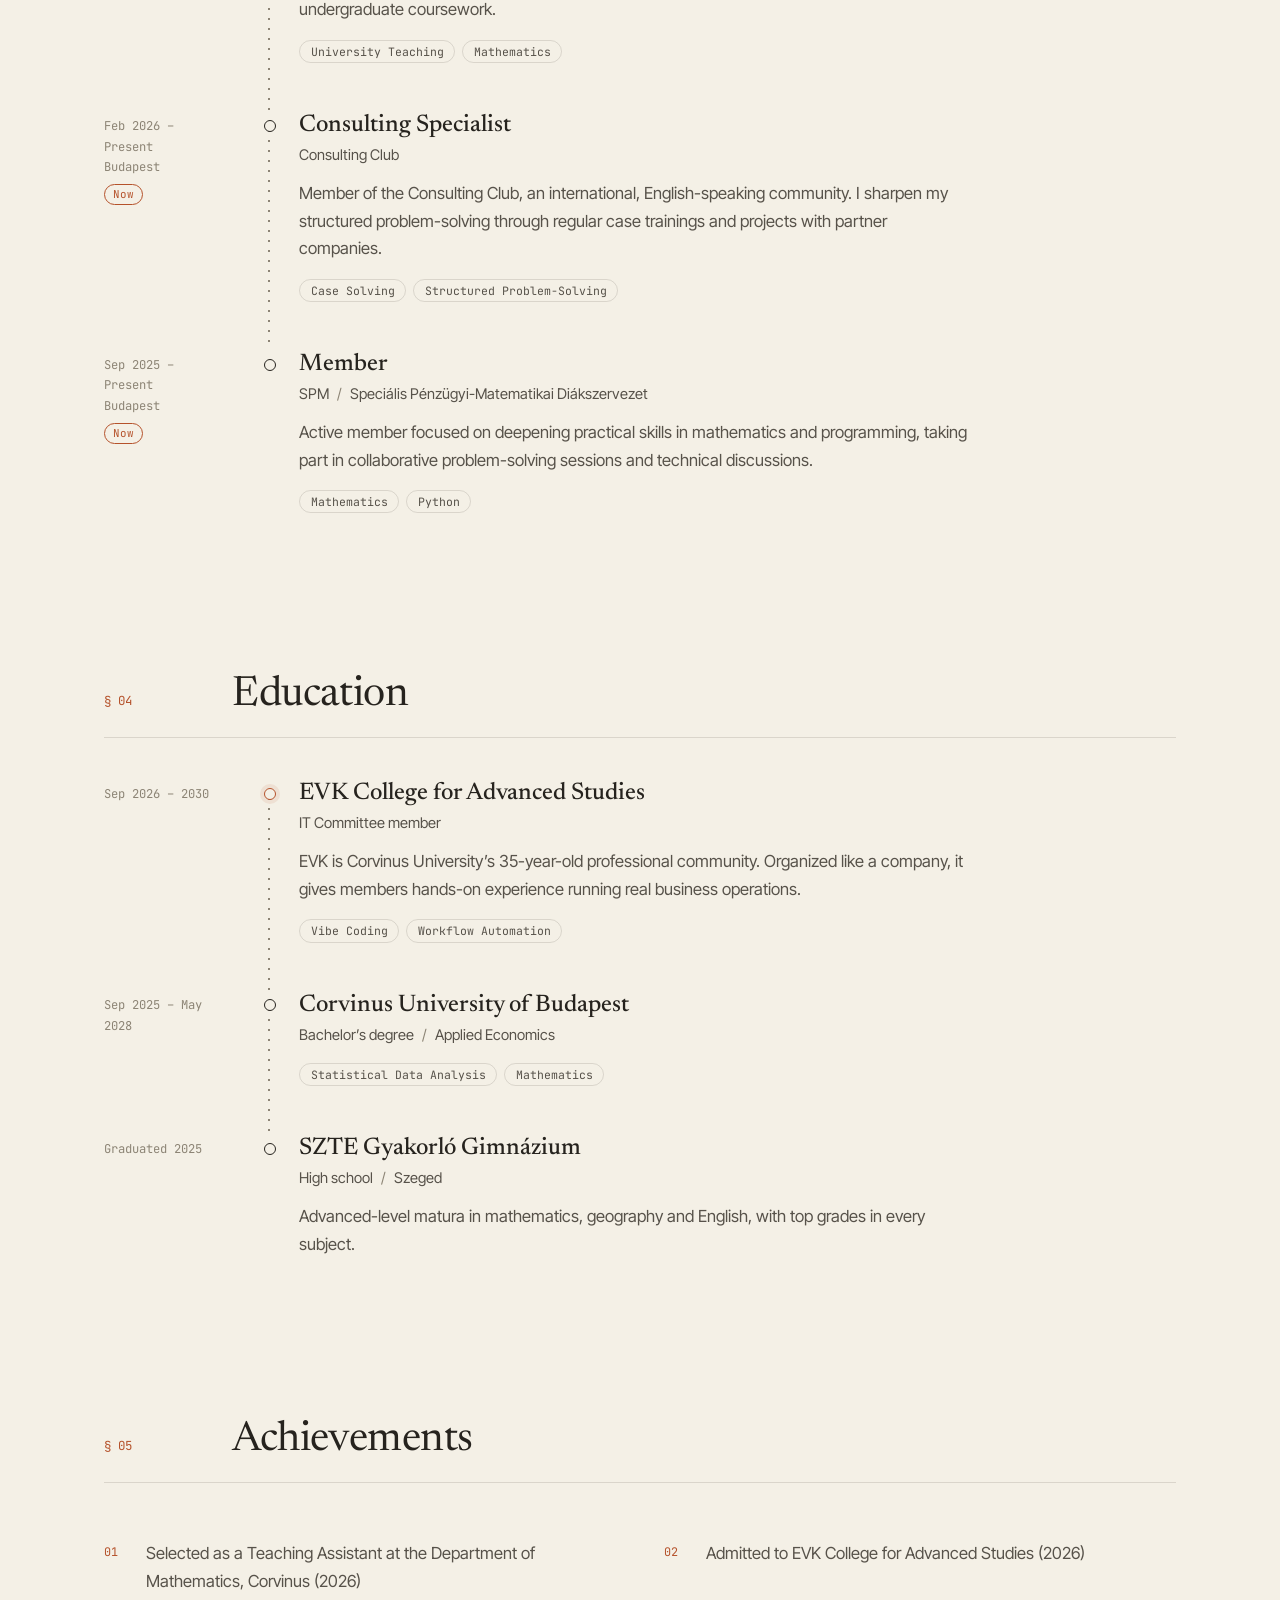
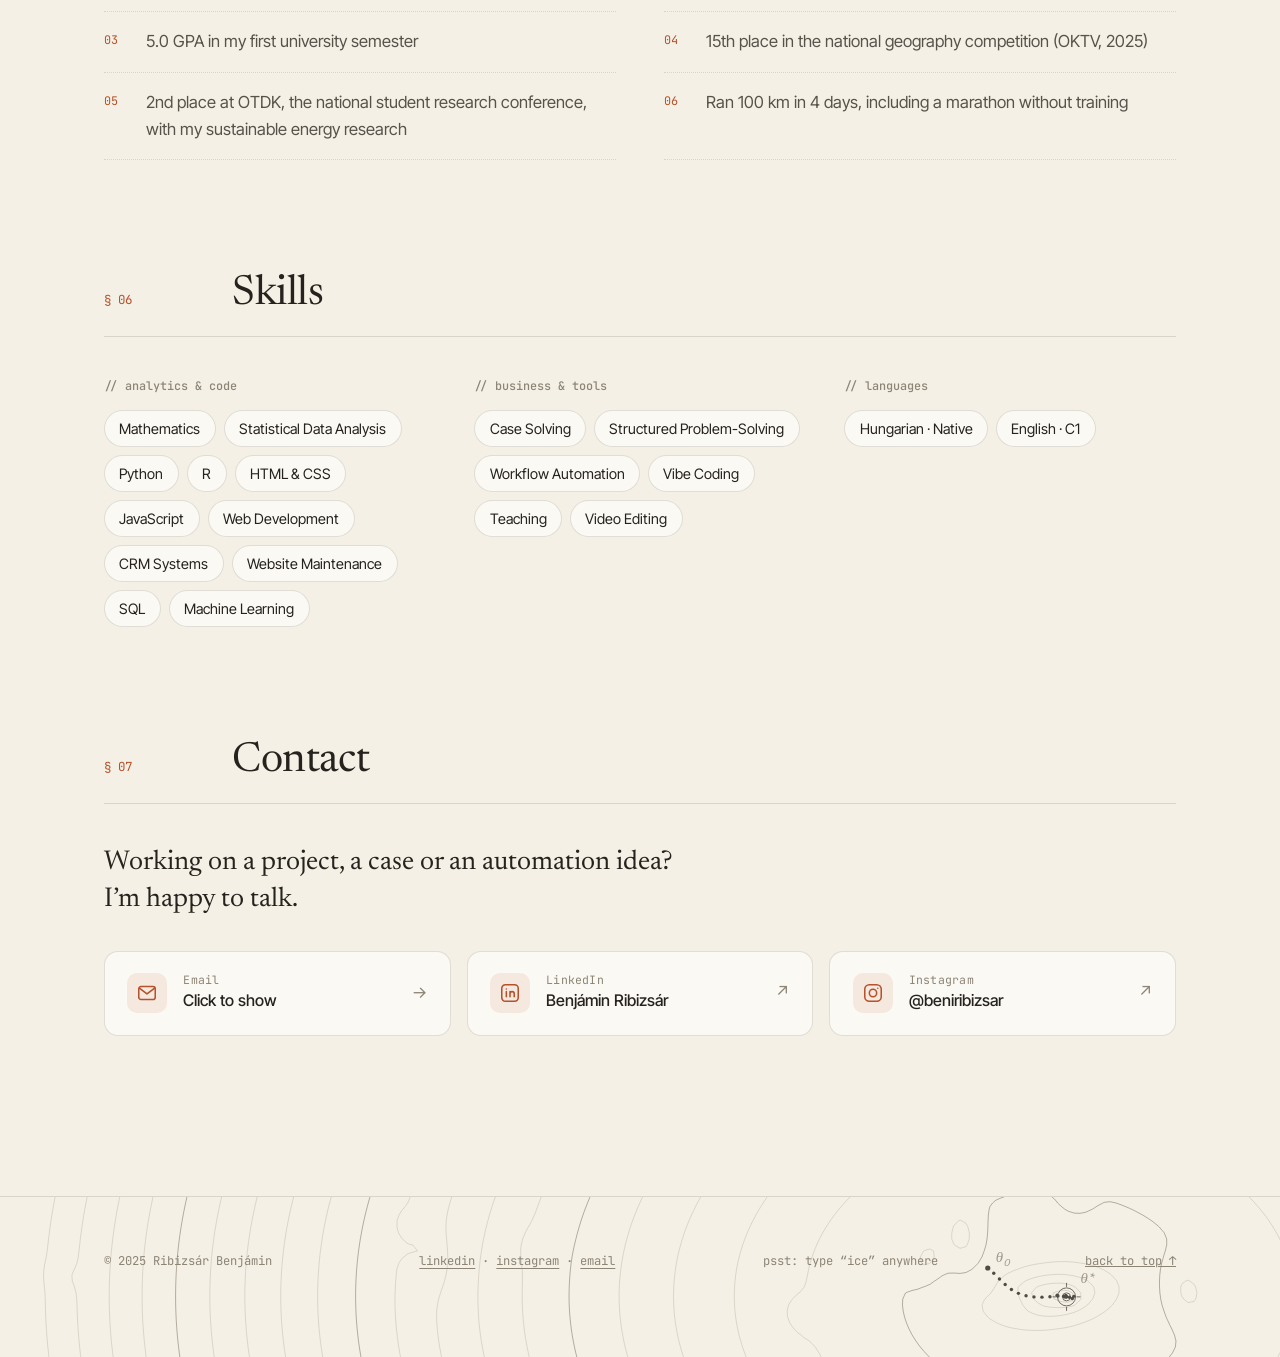
==== commit ca8015d4: "Mark the linear algebra course site as live and maintained Co-Authored-By: Claude Opus 5.5 <noreply@" ====
--- a/index.html
+++ b/index.html
@@ -203,6 +203,7 @@
           <div class="card-body">
             <div class="index">05</div>
             <h3>Linear Algebra Course Site</h3>
+            <span class="live">Live · maintained</span>
             <p>Designed for my linear algebra teacher at Corvinus: a week-by-week schedule with slides, mini quizzes and an interactive lab with a matrix sandbox, span game, Gauss–Jordan elimination and eigenvalues.</p>
             <a href="https://magyarkuti.github.io/linear-algebra/" class="btn btn-outline" target="_blank" rel="noopener">Visit site ↗</a>
           </div>
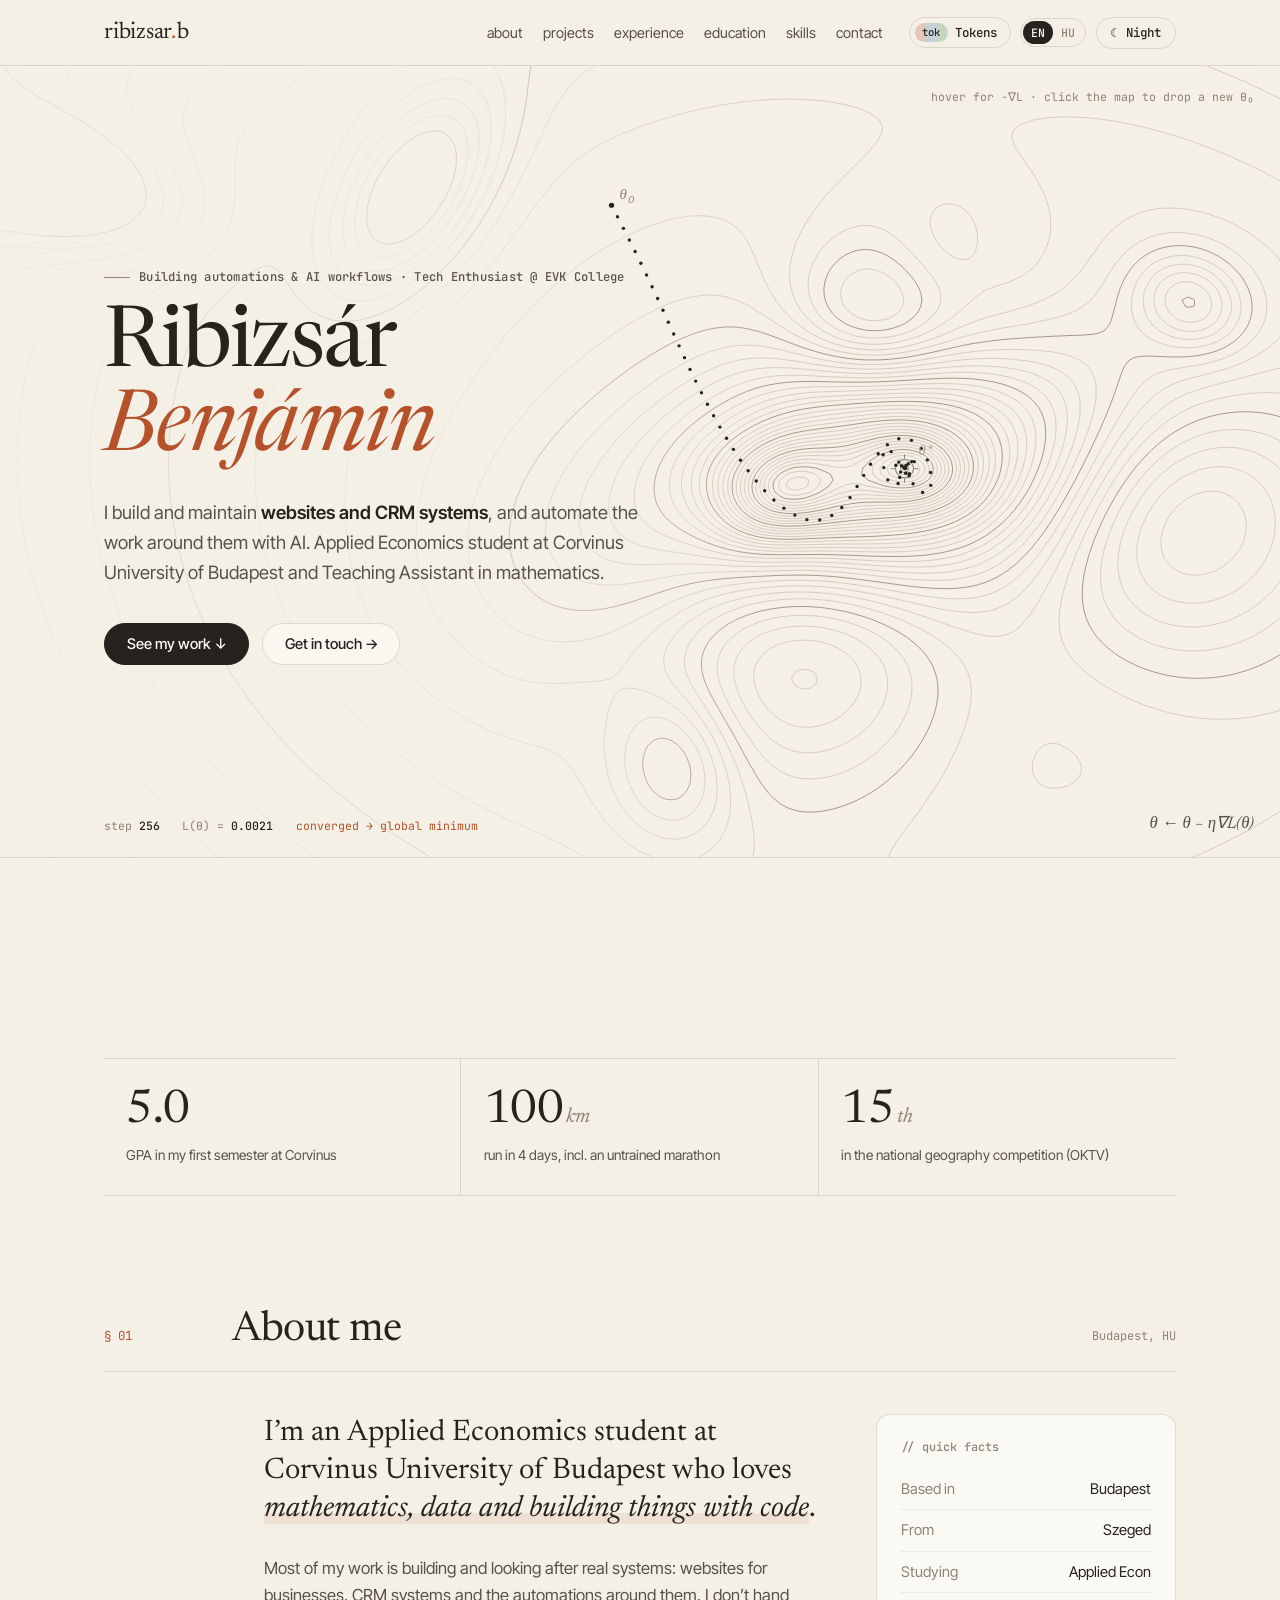
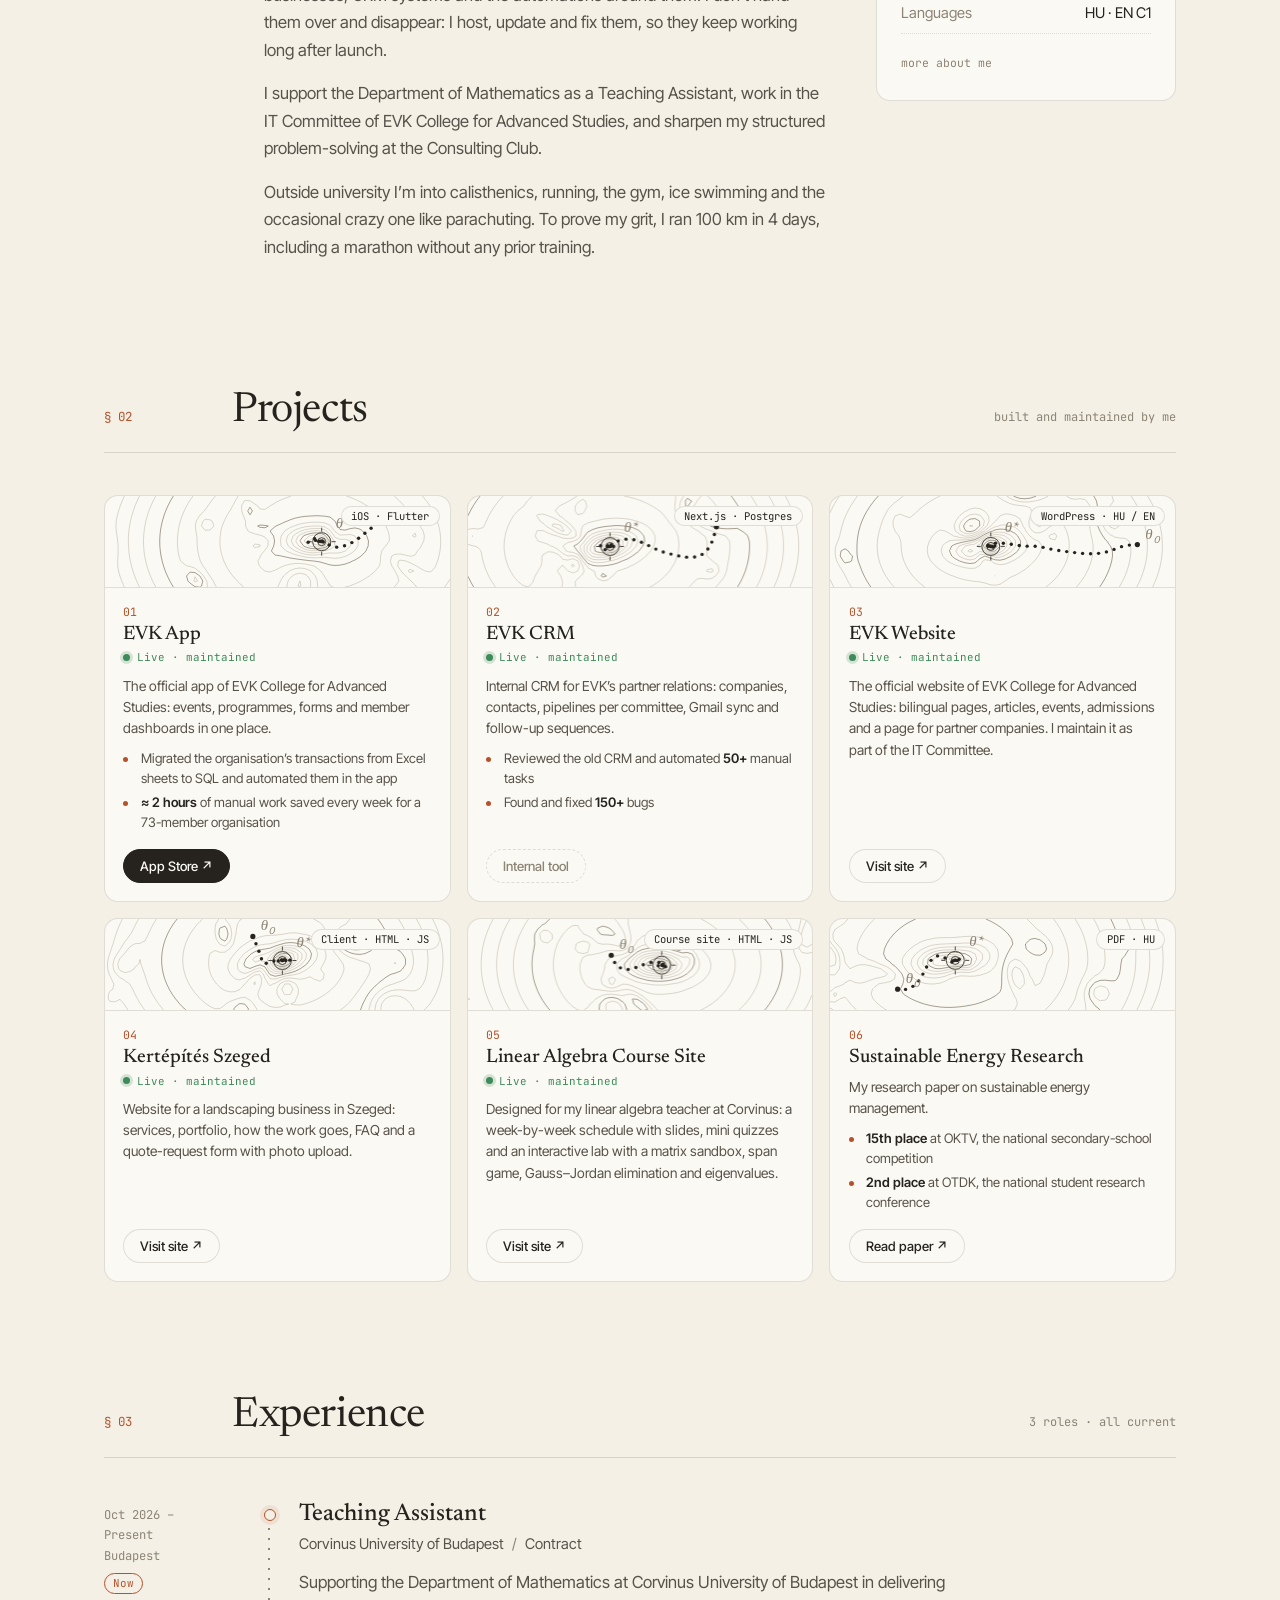
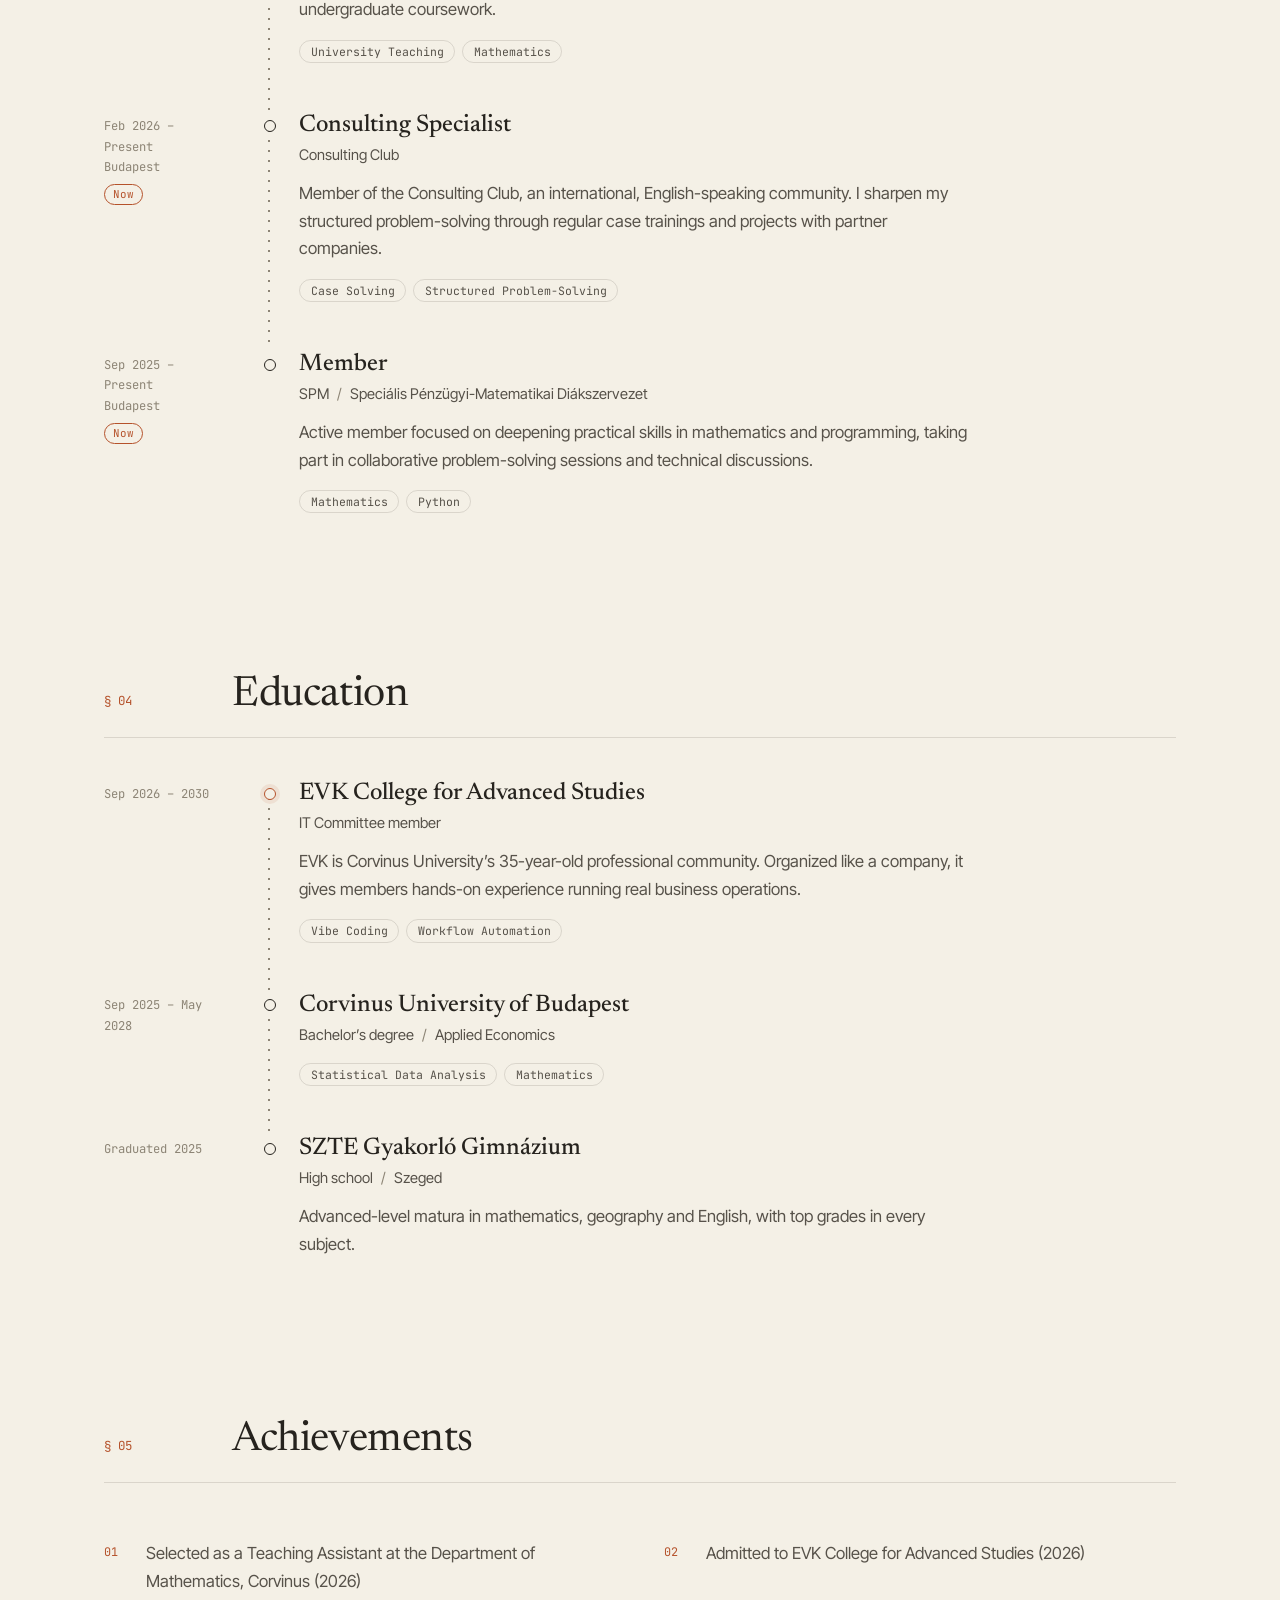
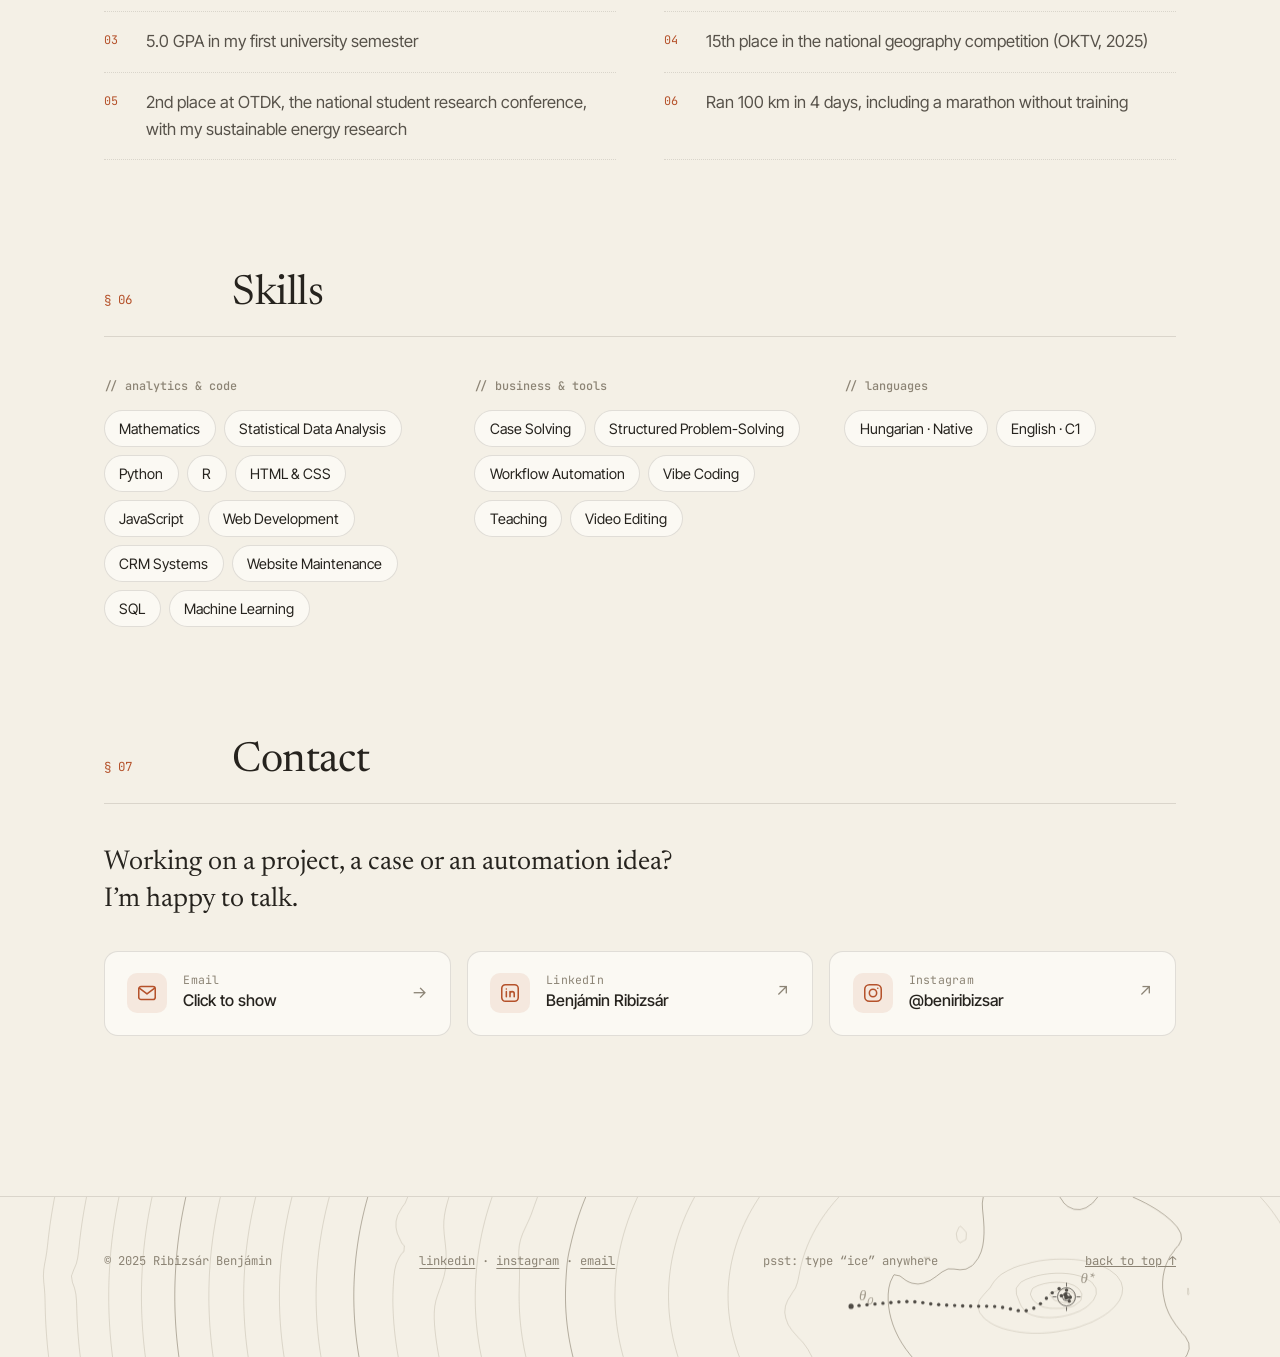
==== commit b4968873: "Remove ice swimming from the story page, soften the story link - About page: drop the ice swimming g" ====
--- a/index.html
+++ b/index.html
@@ -19,7 +19,7 @@
   <link rel="preconnect" href="https://fonts.googleapis.com" />
   <link rel="preconnect" href="https://fonts.gstatic.com" crossorigin />
   <link href="https://fonts.googleapis.com/css2?family=Newsreader:ital,opsz,wght@0,6..72,400;0,6..72,500;1,6..72,400&family=Inter+Tight:wght@400;500;600&family=JetBrains+Mono:wght@400;500&display=swap" rel="stylesheet" />
-  <link rel="stylesheet" href="styles.css?v=15" />
+  <link rel="stylesheet" href="styles.css?v=16" />
 </head>
 
 <body>
@@ -127,7 +127,7 @@
             <li><span>Studying</span><span>Applied Econ</span></li>
             <li><span>Languages</span><span>HU · EN C1</span></li>
           </ul>
-          <a href="about.html" class="btn">Read my story →</a>
+          <a href="about.html" class="note-link">more about me</a>
         </aside>
       </div>
     </section>
@@ -435,8 +435,8 @@
     </div>
   </footer>
 
-  <script src="i18n.js?v=15"></script>
-  <script src="script.js?v=15"></script>
-  <script src="tokens.js?v=15"></script>
+  <script src="i18n.js?v=16"></script>
+  <script src="script.js?v=16"></script>
+  <script src="tokens.js?v=16"></script>
 </body>
 </html>
--- a/styles.css
+++ b/styles.css
@@ -513,7 +513,7 @@
   margin-bottom: 0.9rem;
 }
 
-.note-card ul { list-style: none; margin-bottom: 1.4rem; }
+.note-card ul { list-style: none; margin-bottom: 0.9rem; }
 
 .note-card li {
   display: flex;
@@ -525,6 +525,14 @@
 }
 
 .note-card li span:first-child { color: var(--ink-faint); }
+
+.note-link {
+  font: 0.72rem var(--font-mono);
+  color: var(--ink-faint);
+  text-decoration: none;
+}
+
+.note-link:hover { color: var(--ink-soft); text-decoration: underline; text-underline-offset: 3px; }
 
 /* --------------------
    TIMELINE — a descent path through the roles
@@ -827,37 +835,6 @@
 }
 
 .lifts b { color: var(--ink); font-weight: 500; }
-
-.gallery {
-  display: grid;
-  grid-template-columns: repeat(4, 1fr);
-  gap: 1rem;
-}
-
-.gallery figure {
-  background: var(--paper);
-  border: 1px solid var(--line);
-  border-radius: 12px;
-  padding: 0.5rem 0.5rem 0.7rem;
-}
-
-.gallery img {
-  aspect-ratio: 4 / 3;
-  object-fit: cover;
-  border-radius: 8px;
-  filter: saturate(0.85);
-  transition: filter 0.3s;
-}
-
-.gallery figure:hover img { filter: none; }
-
-.gallery figcaption {
-  font-family: var(--font-display);
-  font-style: italic;
-  color: var(--ink-soft);
-  margin-top: 0.5rem;
-  padding-left: 0.2rem;
-}
 
 /* --------------------
    CONTACT
@@ -1212,7 +1189,6 @@
 @media (max-width: 960px) {
   .project-grid { grid-template-columns: 1fr 1fr; }
   .project-card { grid-column: auto; }
-  .gallery { grid-template-columns: 1fr 1fr; }
   .about-grid { grid-template-columns: 1fr; }
   .about-grid > div { grid-column: auto; }
   .contact-cards { grid-template-columns: 1fr; }
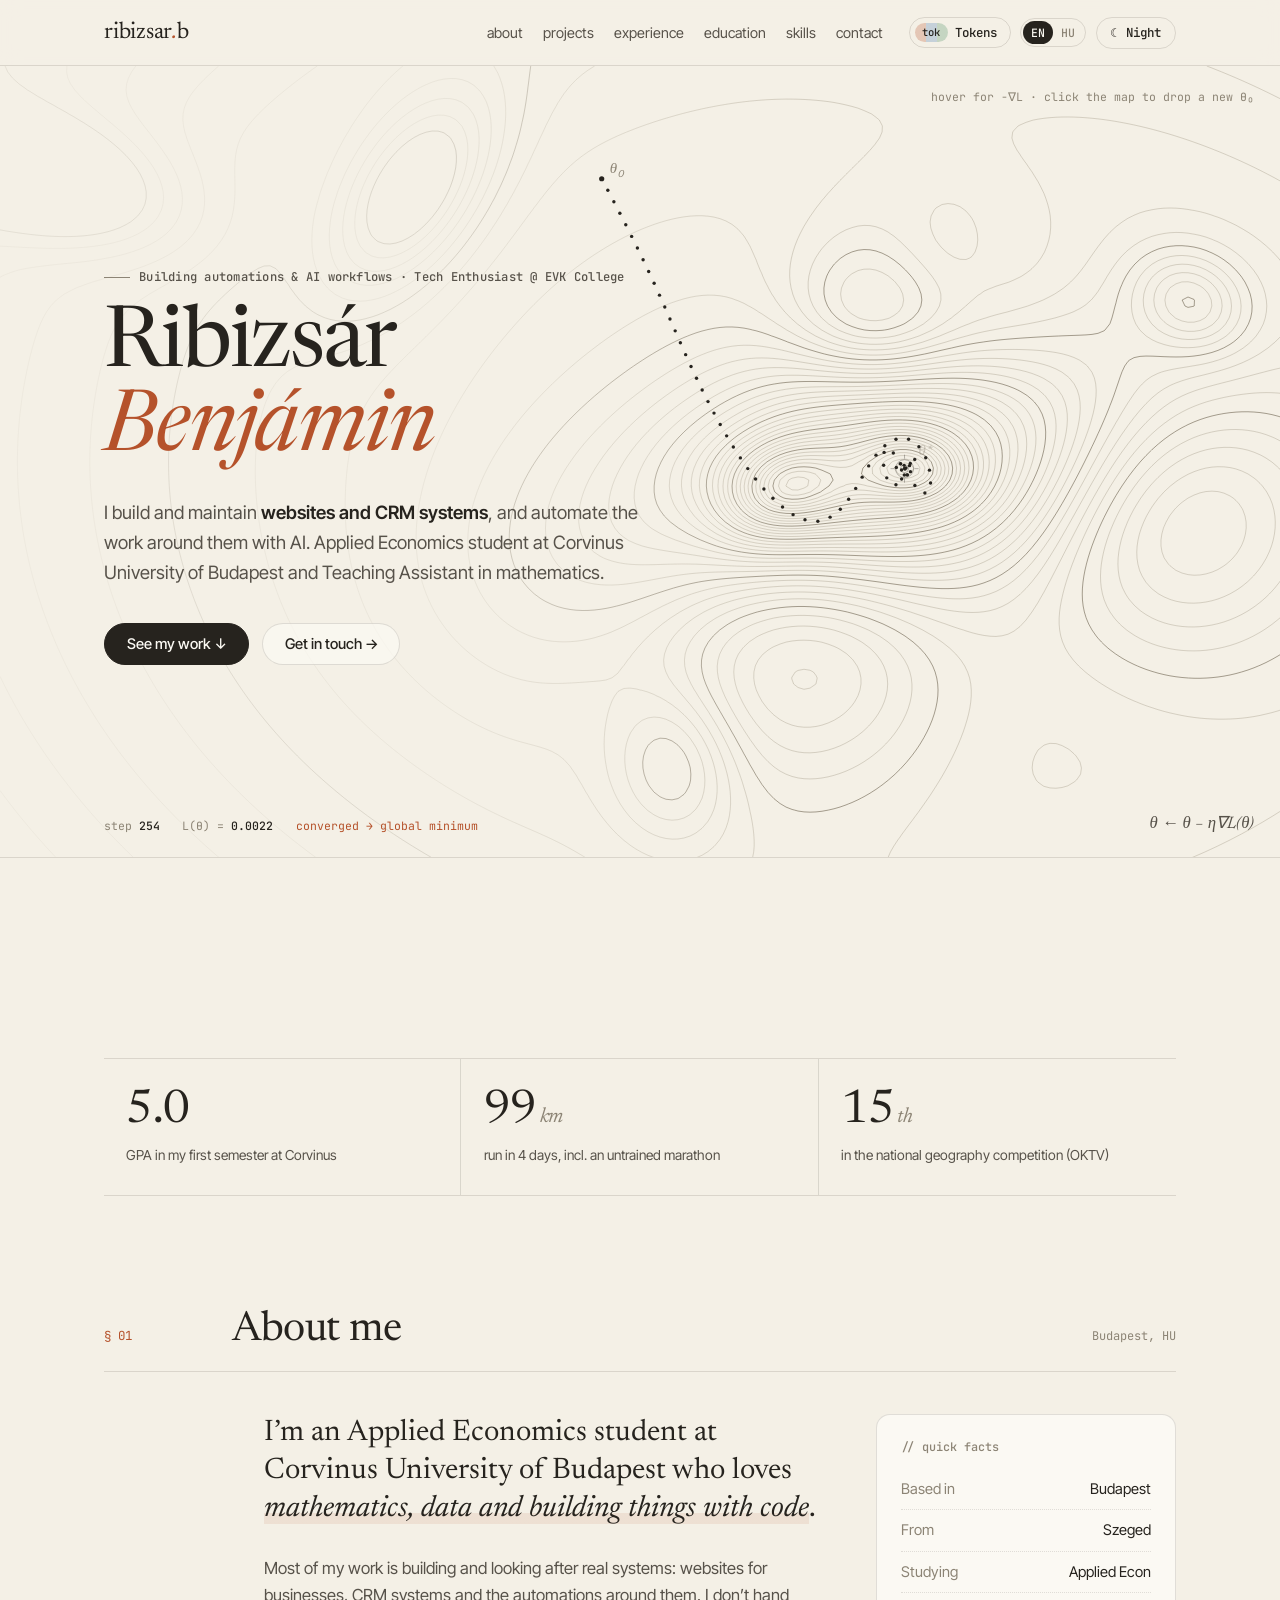
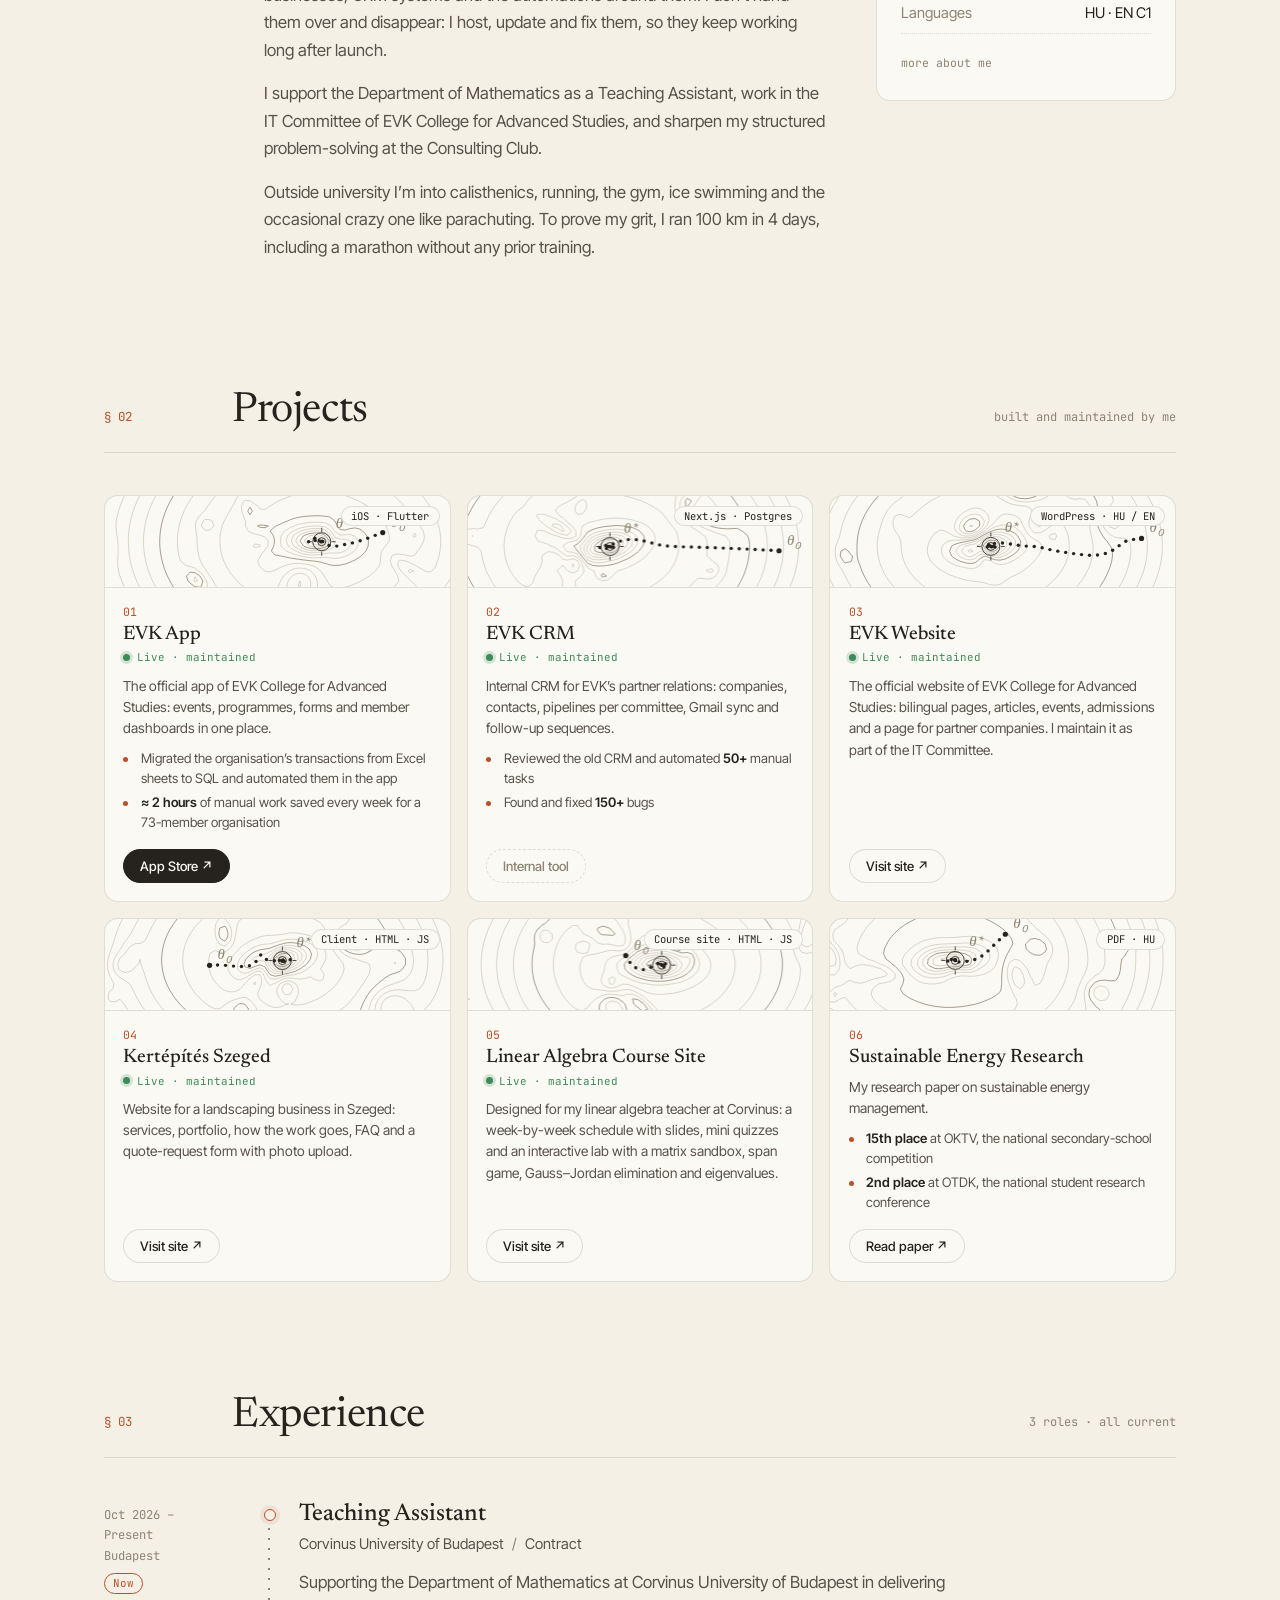
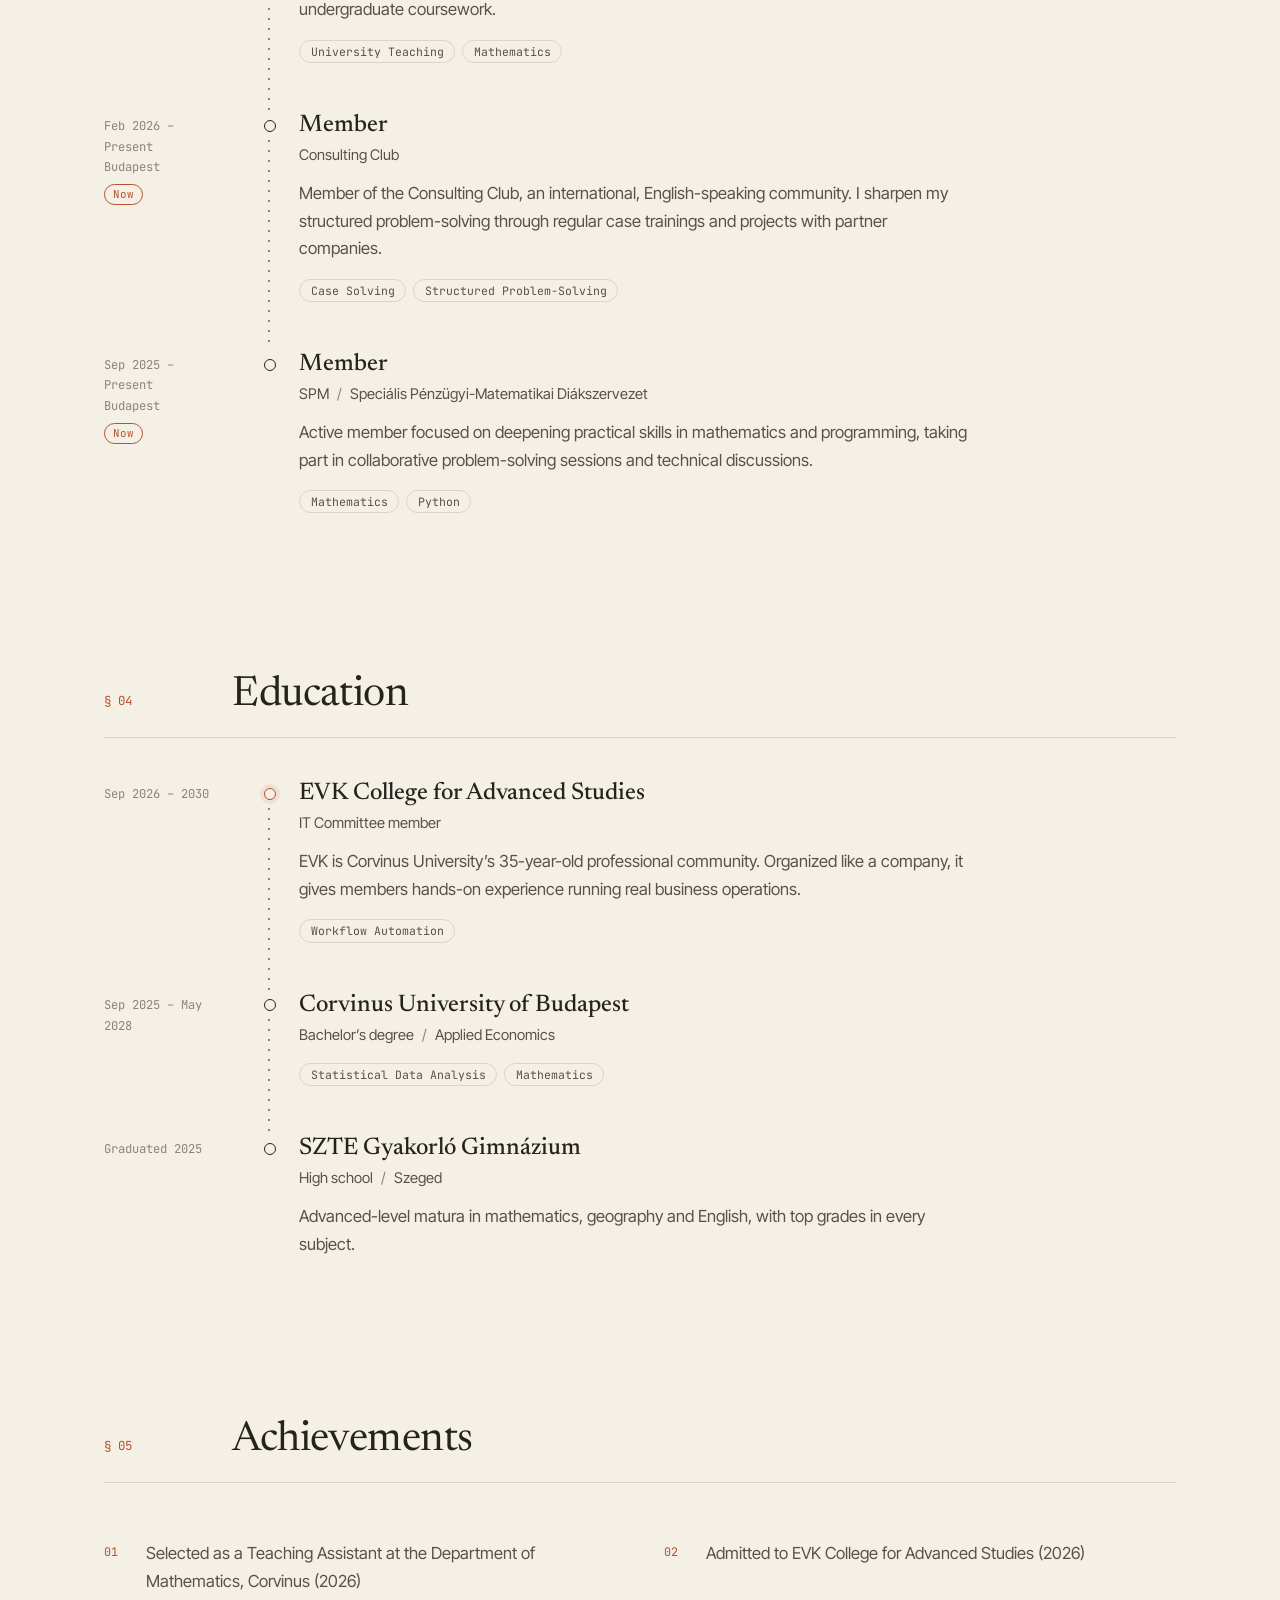
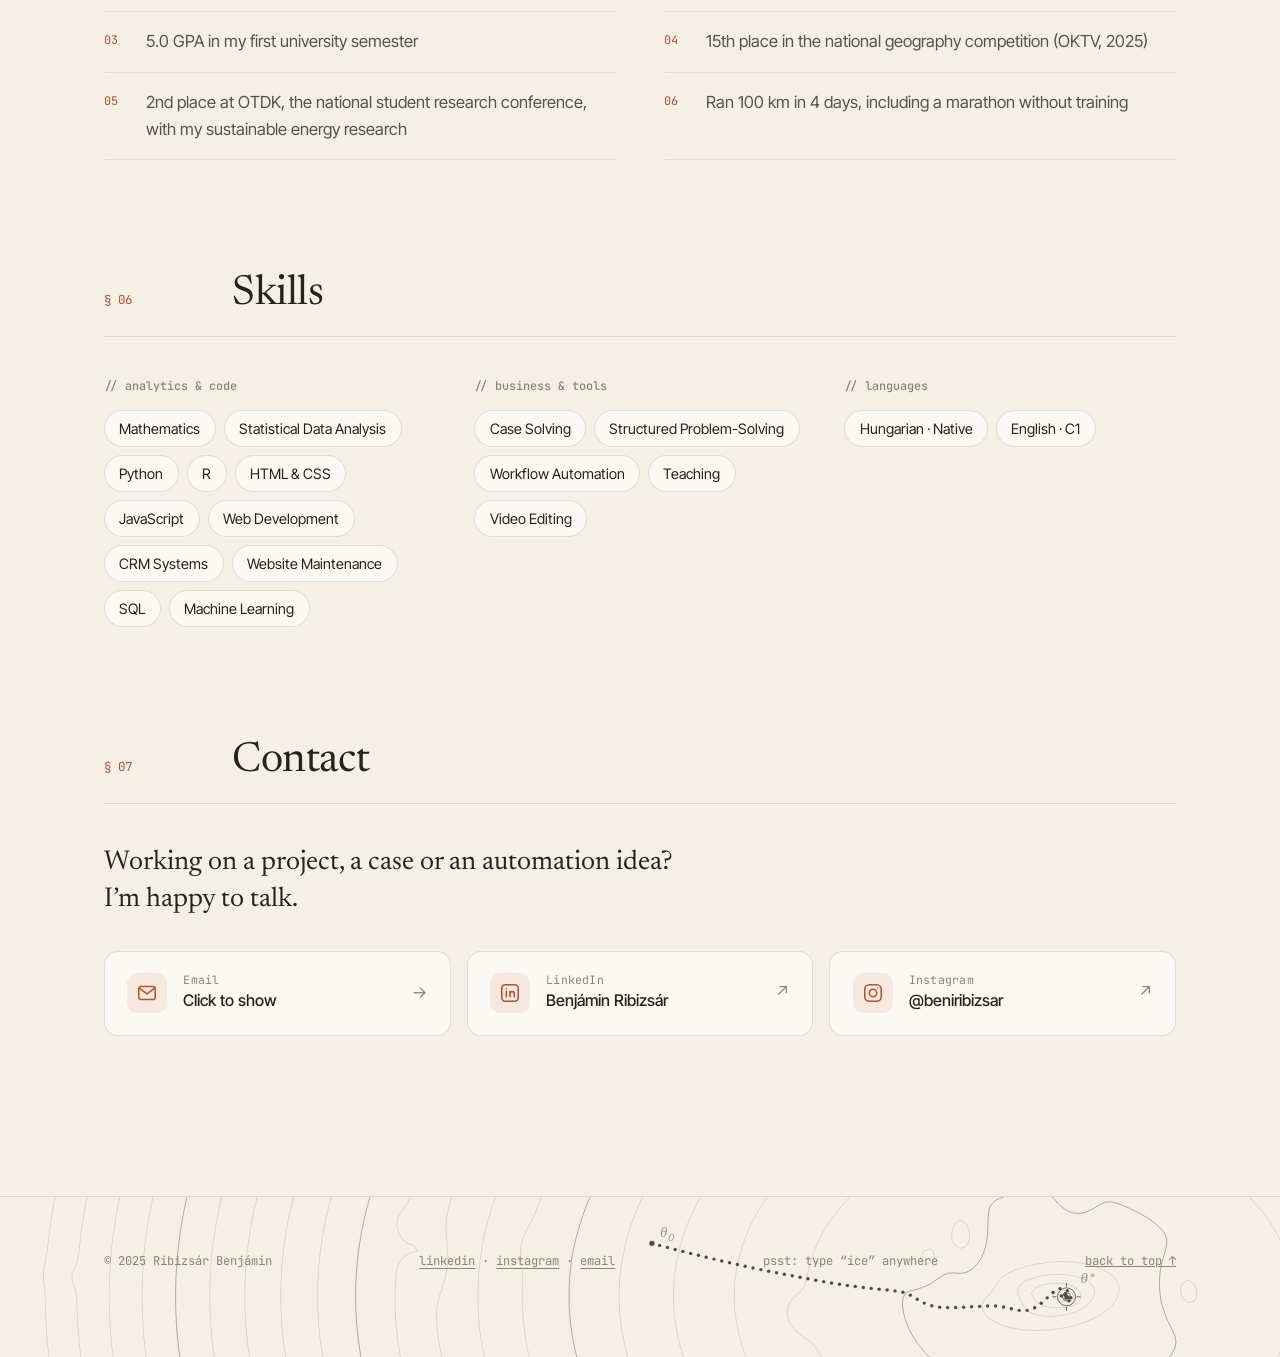
==== commit 0d83f433: "Drop Vibe Coding, rename the Consulting Club role to Member Co-Authored-By: Claude Opus 5.5 <noreply" ====
--- a/index.html
+++ b/index.html
@@ -254,7 +254,7 @@
         <li class="reveal">
           <div class="when">Feb 2026 – Present<br />Budapest<br /><span class="now">Now</span></div>
           <div>
-            <h3>Consulting Specialist</h3>
+            <h3>Member</h3>
             <div class="org">Consulting Club</div>
             <p>
               Member of the Consulting Club, an international, English-speaking community. I sharpen
@@ -302,7 +302,6 @@
               company, it gives members hands-on experience running real business operations.
             </p>
             <ul class="tag-row">
-              <li class="tag">Vibe Coding</li>
               <li class="tag">Workflow Automation</li>
             </ul>
           </div>
@@ -374,7 +373,6 @@
             <li>Case Solving</li>
             <li>Structured Problem-Solving</li>
             <li>Workflow Automation</li>
-            <li>Vibe Coding</li>
             <li>Teaching</li>
             <li>Video Editing</li>
           </ul>
